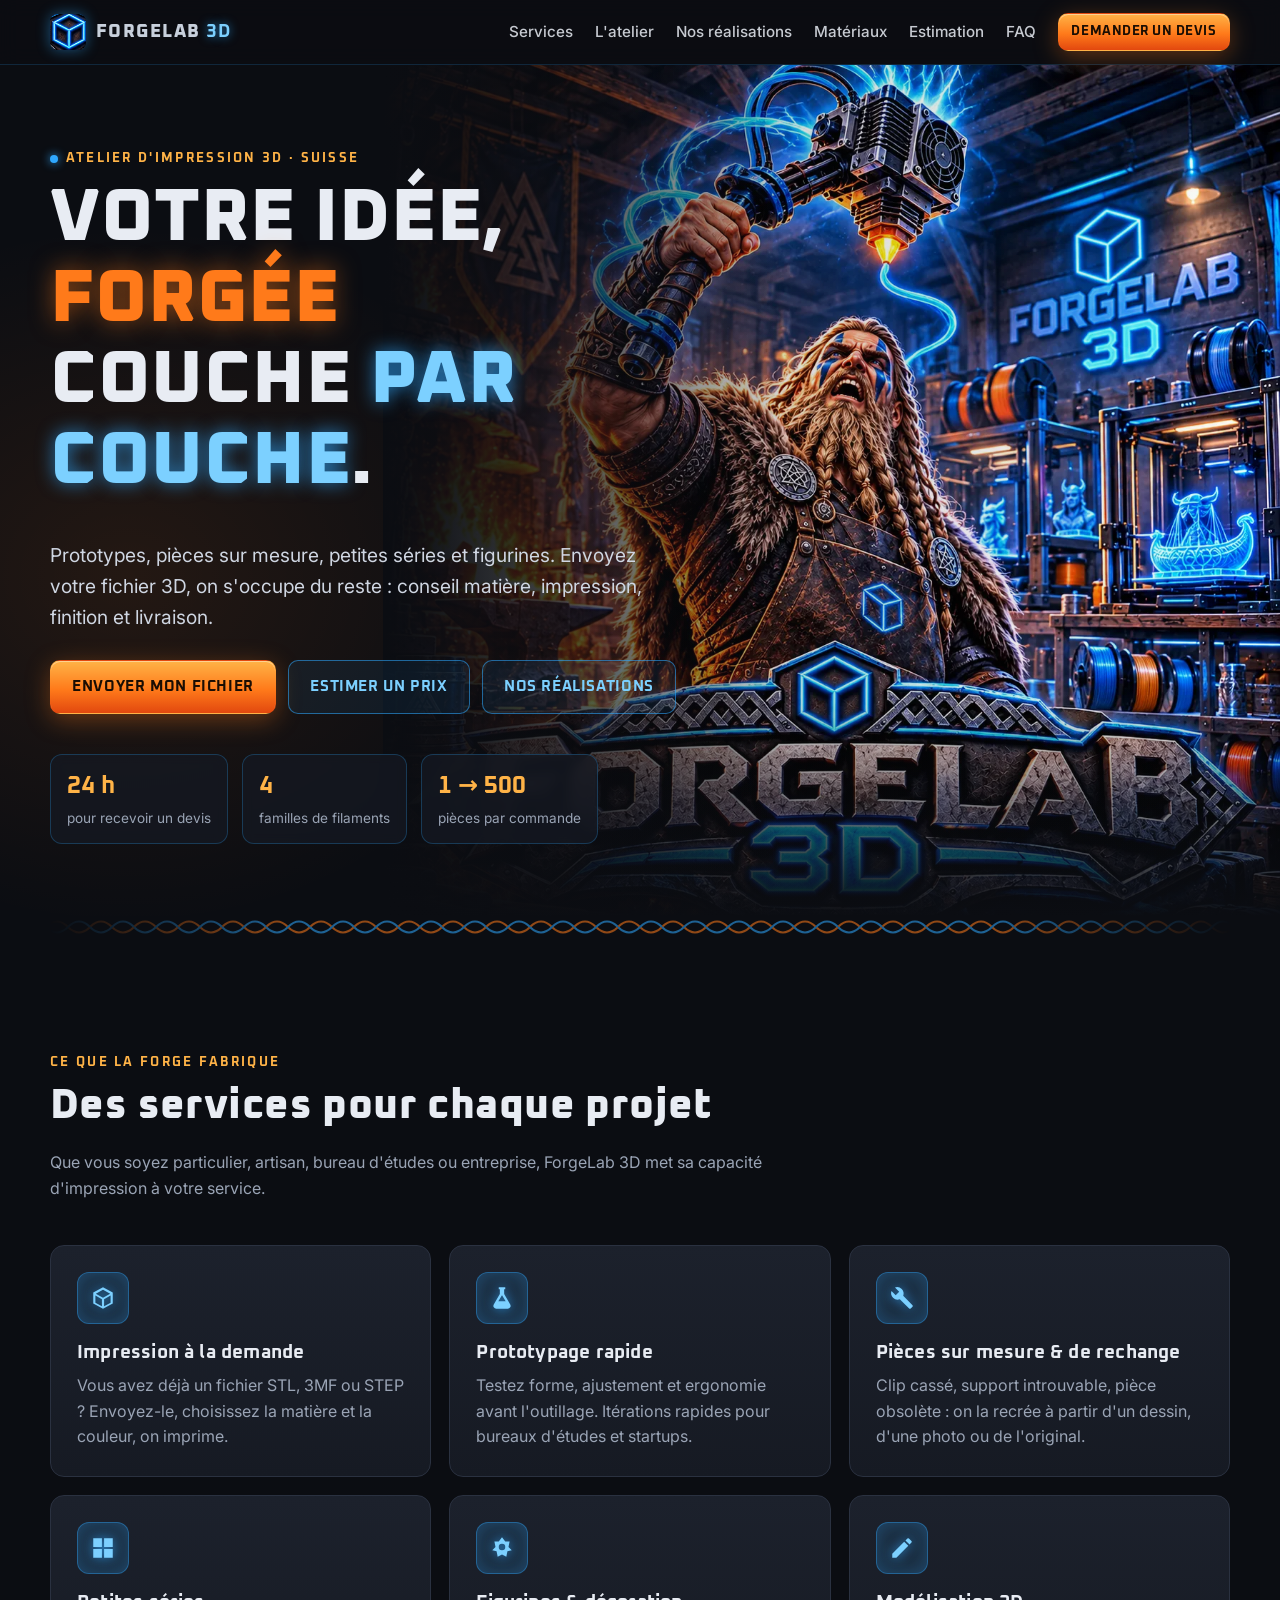
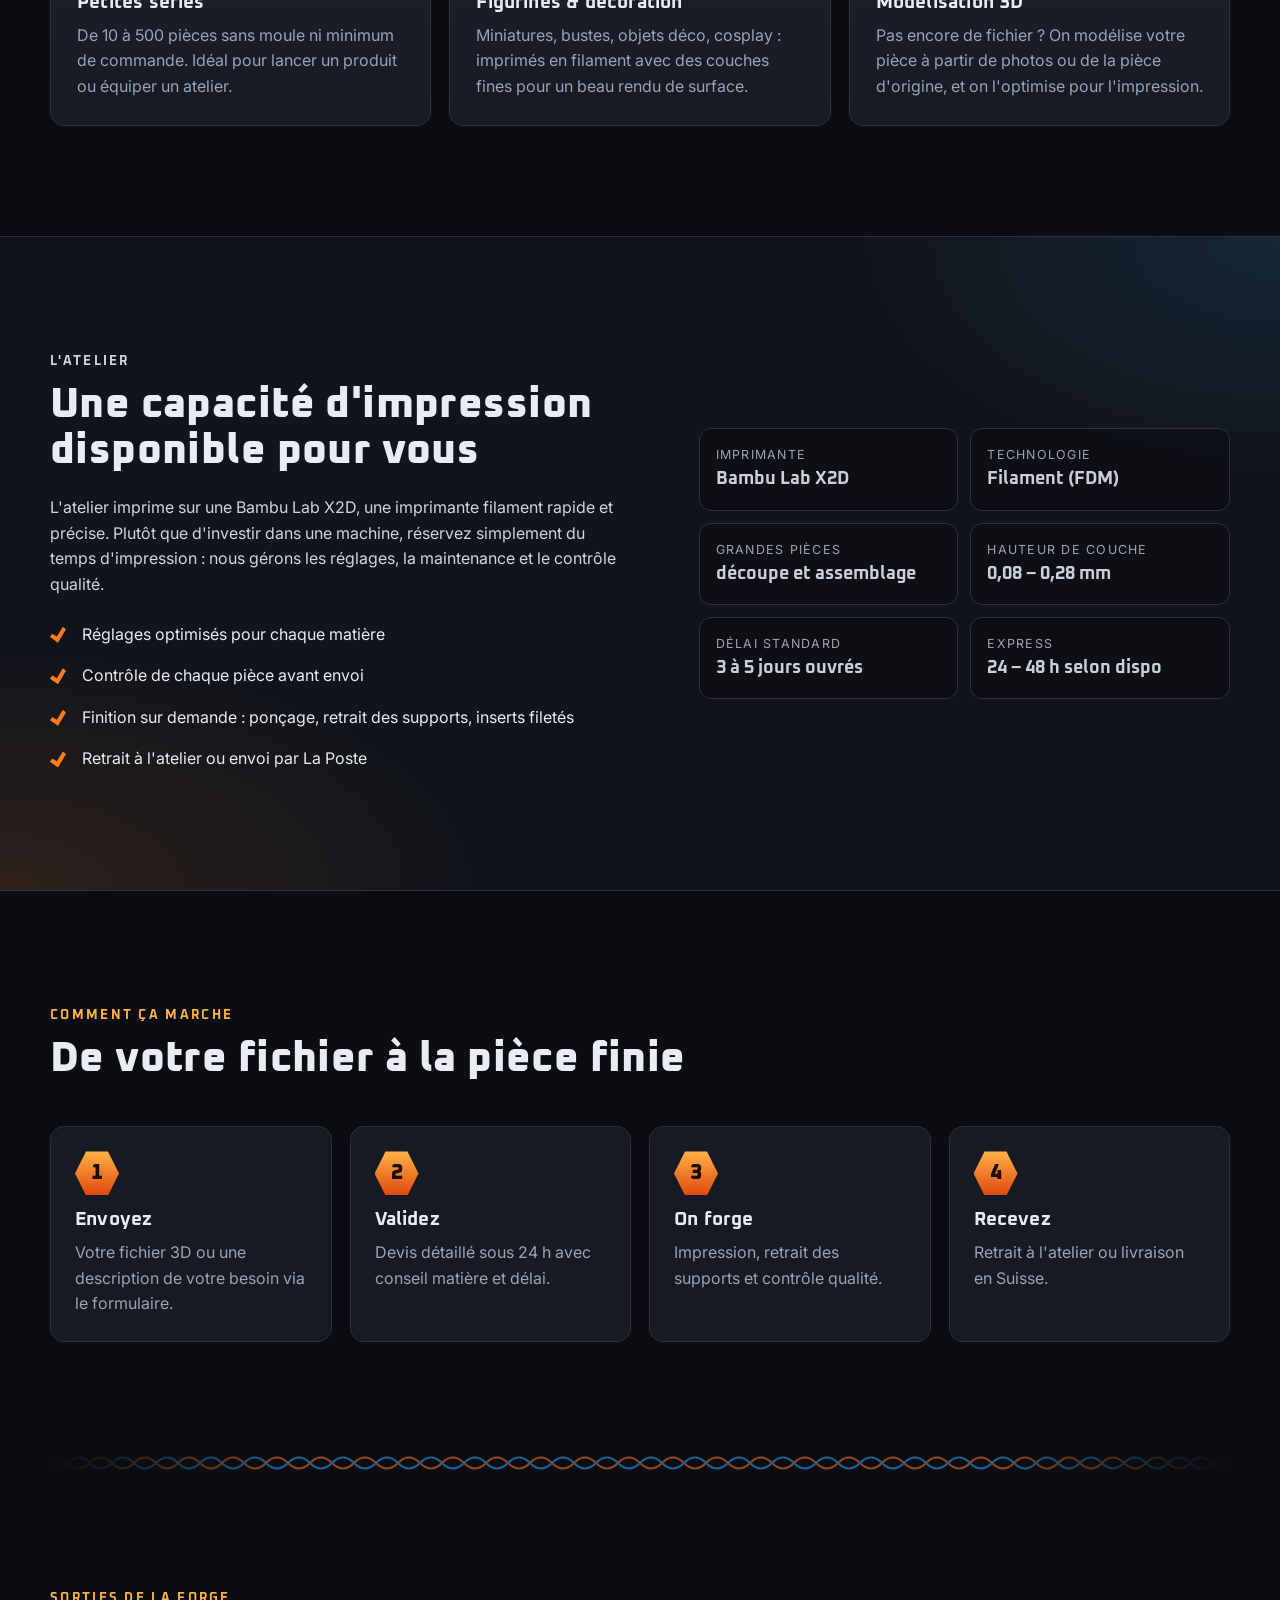
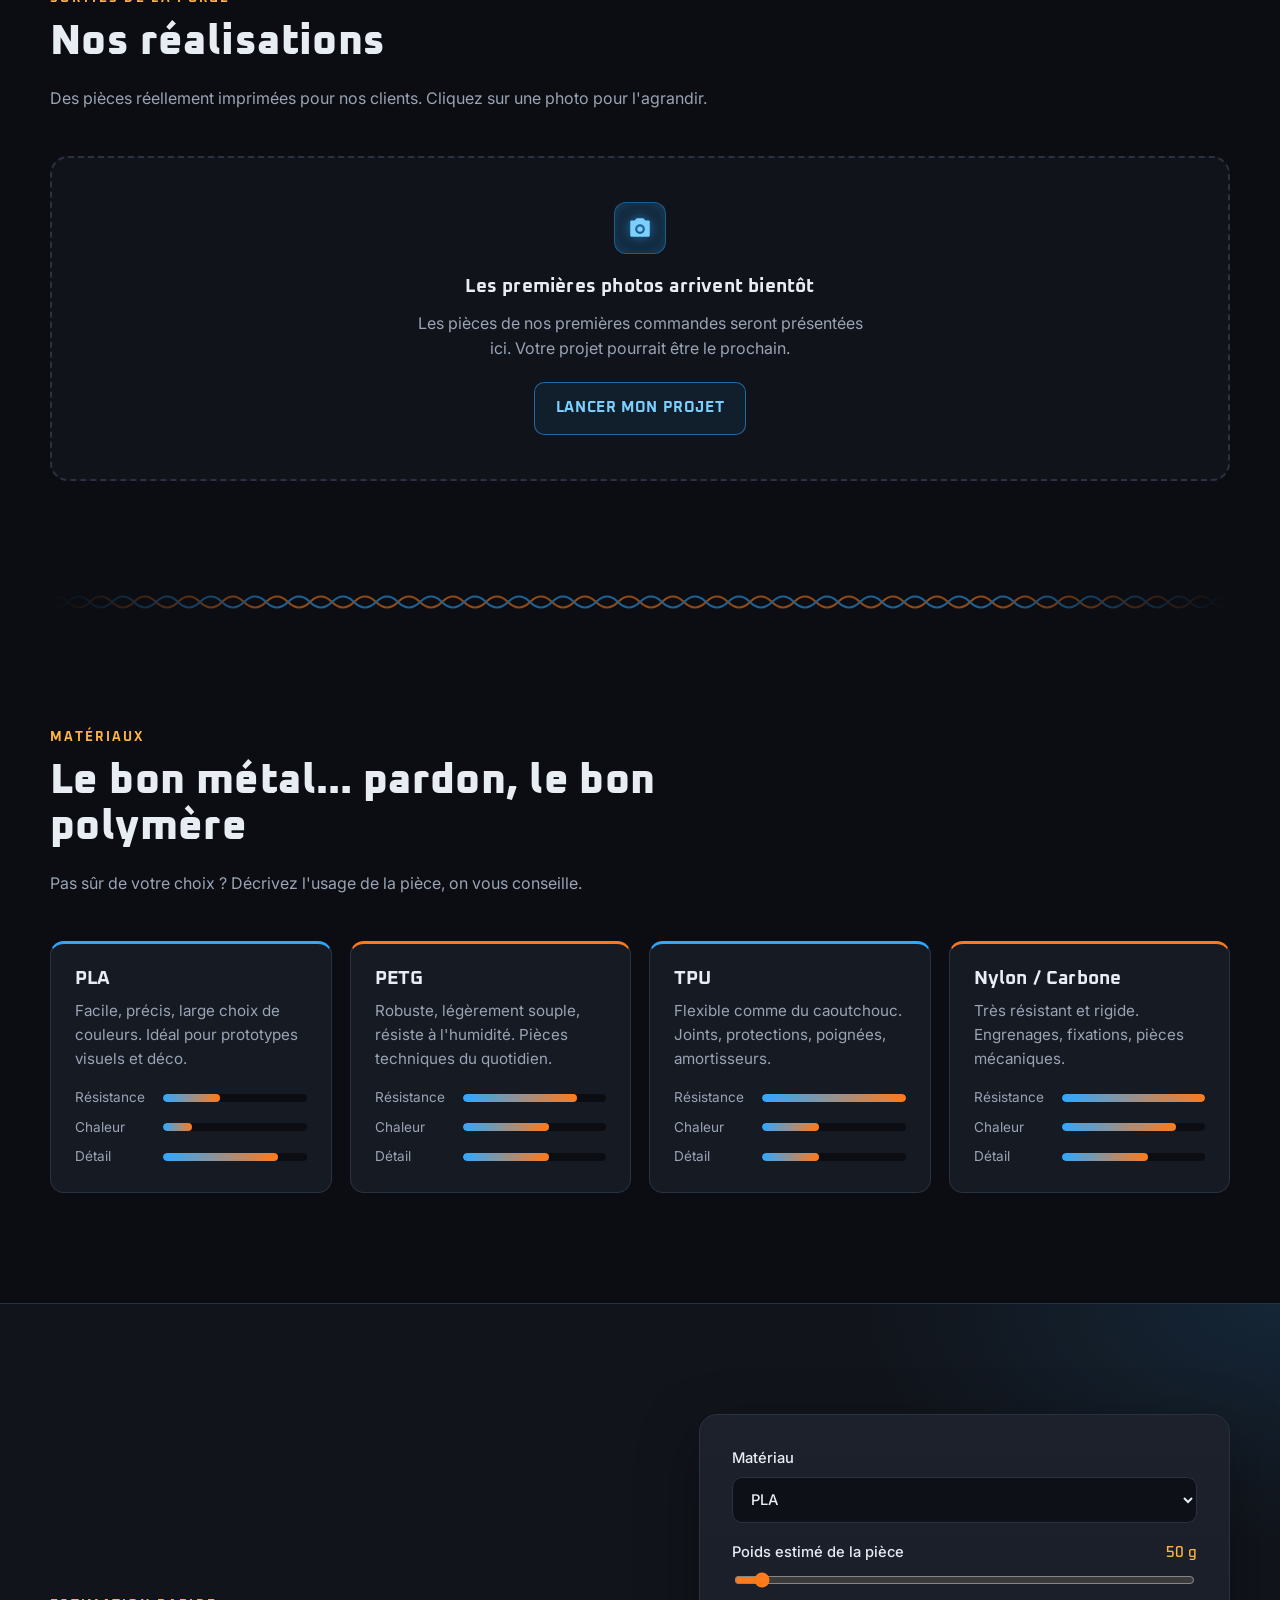
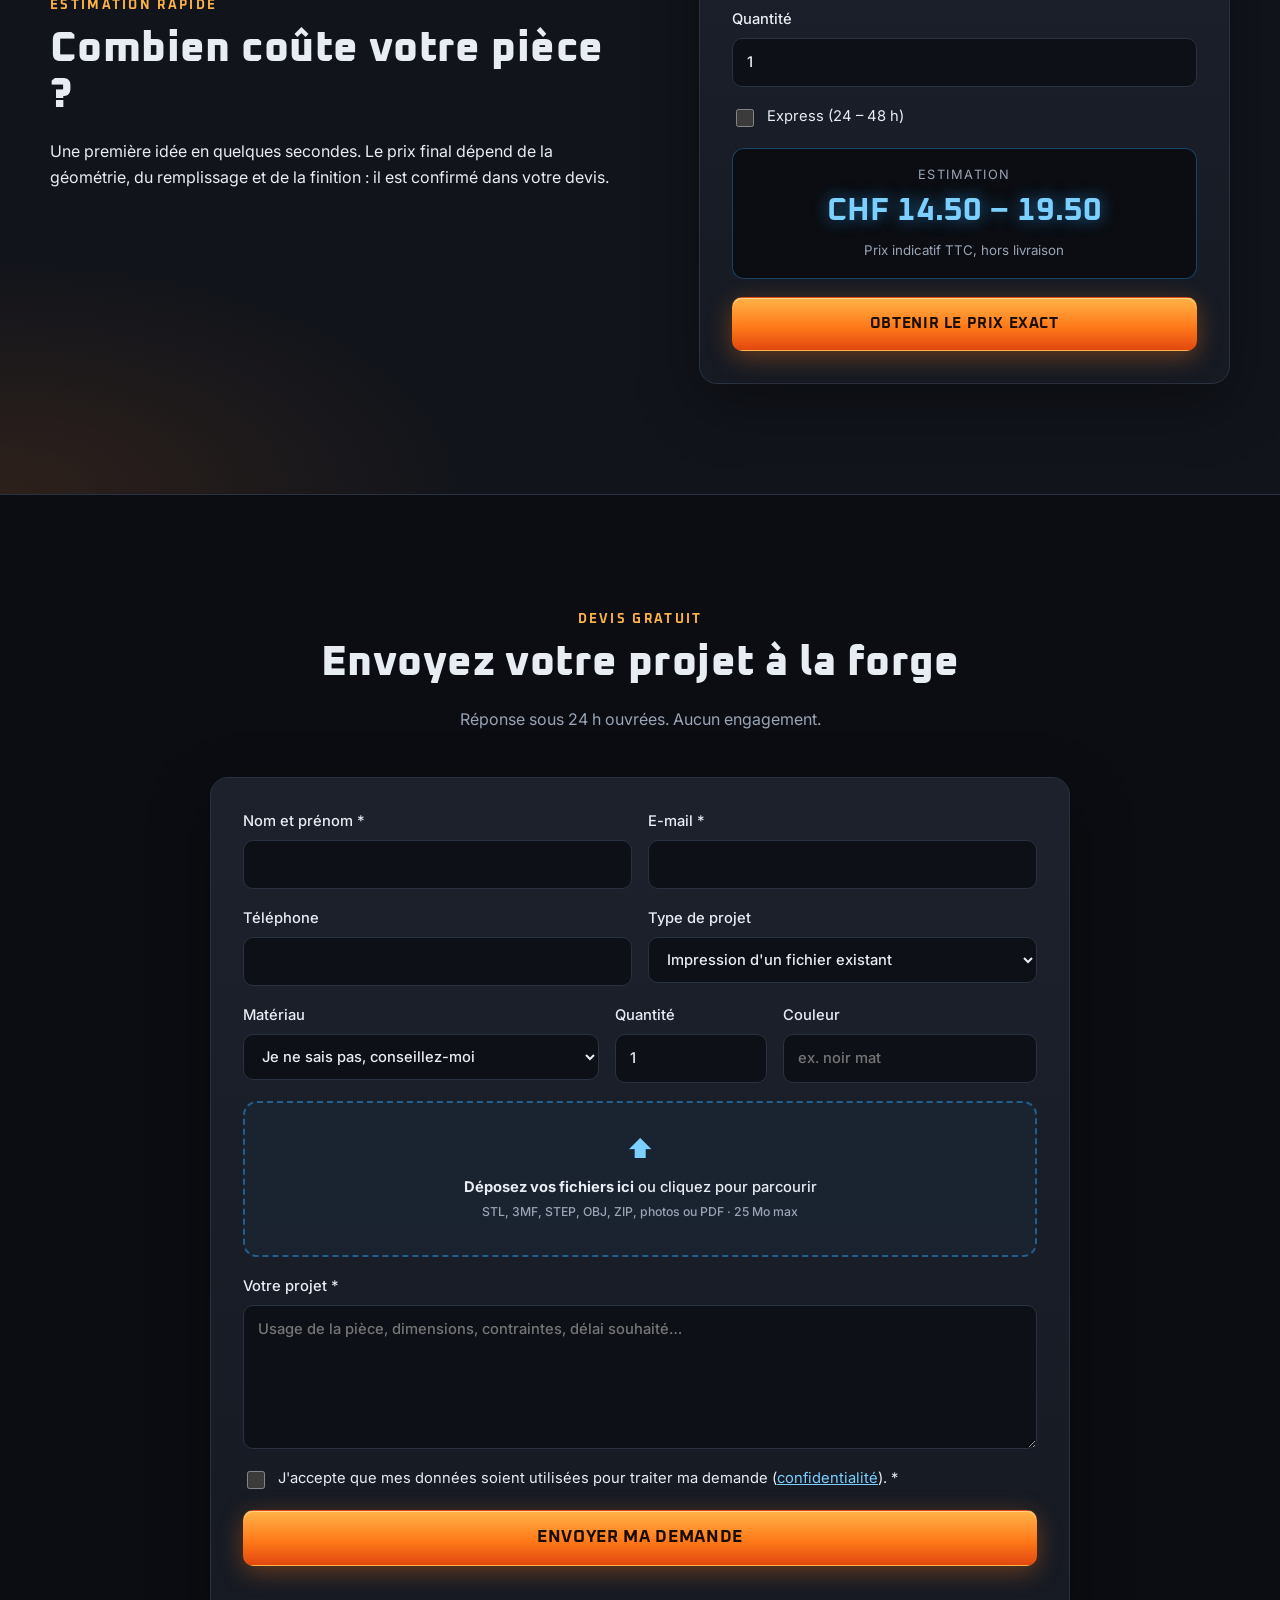
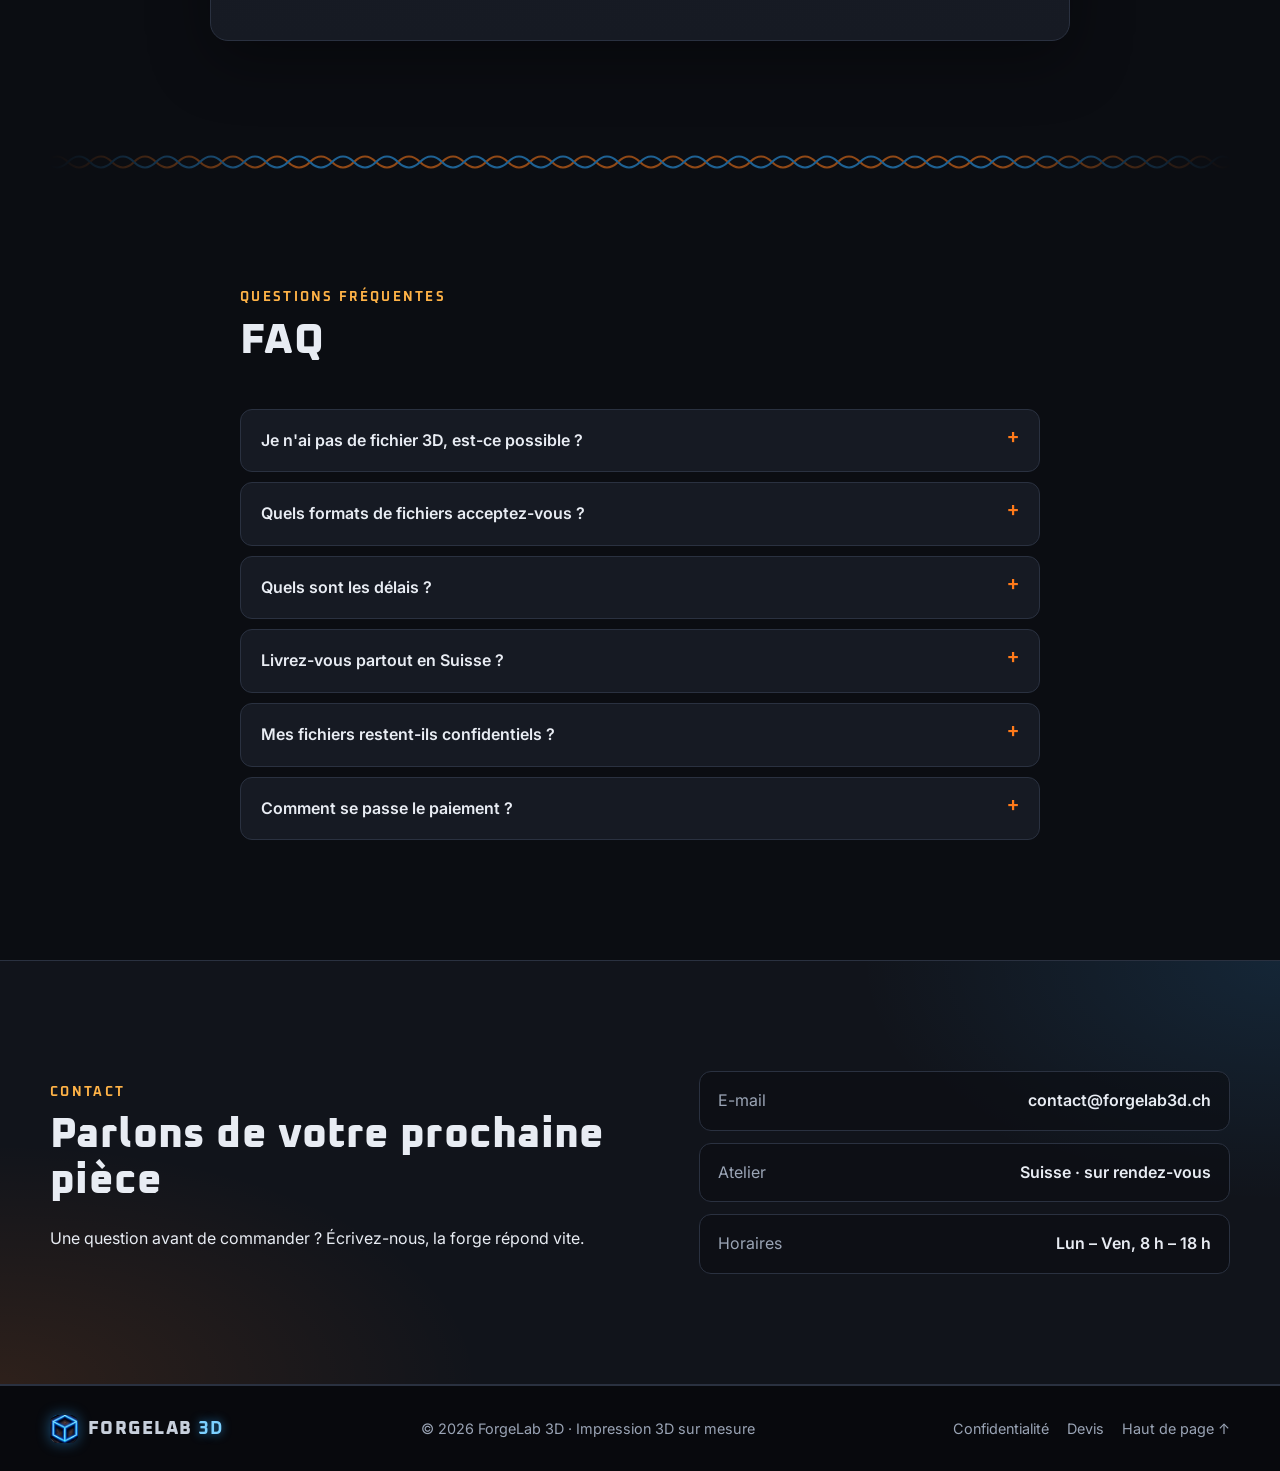
==== index.html @ 3b564dfa "Renomme la section en Nos réalisations Co-Authored-By: Claude Opus 5.5 <noreply@anthropic.com> Claud" ====
<!doctype html>
<html lang="fr-CH">
<head>
  <meta charset="utf-8">
  <meta name="viewport" content="width=device-width, initial-scale=1">
  <title>ForgeLab 3D · Impression 3D sur mesure en Suisse</title>
  <meta name="description" content="ForgeLab 3D : impression 3D à la demande, prototypes, pièces sur mesure et petites séries. Envoyez votre fichier 3D et recevez un devis rapide.">
  <meta name="theme-color" content="#0b0d12">
  <link rel="icon" href="assets/img/favicon.ico" sizes="32x32">
  <link rel="icon" href="assets/img/favicon-64.png" type="image/png">
  <link rel="apple-touch-icon" href="assets/img/apple-touch-icon.png">
  <meta property="og:type" content="website">
  <meta property="og:title" content="ForgeLab 3D · Impression 3D sur mesure">
  <meta property="og:description" content="Votre idée, forgée couche par couche. Prototypes, pièces sur mesure et petites séries.">
  <meta property="og:image" content="assets/img/og-image.jpg">
  <meta property="og:locale" content="fr_CH">
  <link rel="preconnect" href="https://fonts.googleapis.com">
  <link rel="preconnect" href="https://fonts.gstatic.com" crossorigin>
  <link href="https://fonts.googleapis.com/css2?family=Oxanium:wght@500;700;800&family=Inter:wght@400;500;600&display=swap" rel="stylesheet">
  <link rel="stylesheet" href="css/style.css">
</head>
<body>
  <a class="skip" href="#main">Aller au contenu</a>

  <header class="site-header" id="top">
    <div class="wrap header-inner">
      <a class="brand" href="#top" aria-label="ForgeLab 3D, accueil">
        <img src="assets/img/favicon-64.png" alt="" width="36" height="36">
        <span>FORGELAB <b>3D</b></span>
      </a>
      <button class="nav-toggle" aria-expanded="false" aria-controls="nav" aria-label="Ouvrir le menu">
        <span></span><span></span><span></span>
      </button>
      <nav id="nav" class="nav">
        <a href="#services">Services</a>
        <a href="#forge">L'atelier</a>
        <a href="#realisations">Nos réalisations</a>
        <a href="#materiaux">Matériaux</a>
        <a href="#estimation">Estimation</a>
        <a href="#faq">FAQ</a>
        <a class="btn btn-fire btn-sm" href="#devis">Demander un devis</a>
      </nav>
    </div>
  </header>

  <main id="main">
    <!-- HERO -->
    <section class="hero">
      <div class="hero-bg" aria-hidden="true">
        <picture>
          <source media="(max-width: 760px)" srcset="assets/img/forgelab-hero-720.webp" type="image/webp">
          <source srcset="assets/img/forgelab-hero.webp" type="image/webp">
          <img src="assets/img/forgelab-hero.jpg" alt="" width="1254" height="1254" fetchpriority="high">
        </picture>
      </div>
      <div class="wrap hero-inner">
        <p class="eyebrow"><span class="dot"></span> Atelier d'impression 3D · Suisse</p>
        <h1>Votre idée,<br><span class="fire">forgée</span> couche <span class="neon">par couche</span>.</h1>
        <p class="lead">Prototypes, pièces sur mesure, petites séries et figurines. Envoyez votre fichier 3D, on s'occupe du reste : conseil matière, impression, finition et livraison.</p>
        <div class="hero-cta">
          <a class="btn btn-fire" href="#devis">Envoyer mon fichier</a>
          <a class="btn btn-ghost" href="#estimation">Estimer un prix</a>
          <a class="btn btn-ghost" href="#realisations">Nos réalisations</a>
        </div>
        <ul class="hero-stats">
          <li><strong>24 h</strong><span>pour recevoir un devis</span></li>
          <li><strong>4</strong><span>familles de filaments</span></li>
          <li><strong>1 → 500</strong><span>pièces par commande</span></li>
        </ul>
      </div>
    </section>

    <div class="knot" aria-hidden="true"></div>

    <!-- SERVICES -->
    <section id="services" class="section">
      <div class="wrap">
        <header class="section-head">
          <p class="eyebrow">Ce que la forge fabrique</p>
          <h2>Des services pour chaque projet</h2>
          <p>Que vous soyez particulier, artisan, bureau d'études ou entreprise, ForgeLab 3D met sa capacité d'impression à votre service.</p>
        </header>
        <div class="cards">
          <article class="card">
            <div class="icon"><svg viewBox="0 0 24 24"><path d="M12 2 3 7v10l9 5 9-5V7l-9-5Zm0 2.3 6.6 3.7L12 11.7 5.4 8 12 4.3ZM5 9.7l6 3.4v6.6l-6-3.3V9.7Zm8 10v-6.6l6-3.4v6.7l-6 3.3Z"/></svg></div>
            <h3>Impression à la demande</h3>
            <p>Vous avez déjà un fichier STL, 3MF ou STEP ? Envoyez-le, choisissez la matière et la couleur, on imprime.</p>
          </article>
          <article class="card">
            <div class="icon"><svg viewBox="0 0 24 24"><path d="M9 2h6v2h-1v4.3l5.6 9.7A2.7 2.7 0 0 1 17.3 22H6.7a2.7 2.7 0 0 1-2.3-4L10 8.3V4H9V2Zm3 7.5L8.6 15h6.8L12 9.5Z"/></svg></div>
            <h3>Prototypage rapide</h3>
            <p>Testez forme, ajustement et ergonomie avant l'outillage. Itérations rapides pour bureaux d'études et startups.</p>
          </article>
          <article class="card">
            <div class="icon"><svg viewBox="0 0 24 24"><path d="M21.7 18.6 13.1 10a6 6 0 0 0-7.6-7.7L9.4 6.2 6.2 9.4 2.3 5.5A6 6 0 0 0 10 13.1l8.6 8.6c.4.4 1 .4 1.4 0l1.7-1.7c.4-.4.4-1 0-1.4Z"/></svg></div>
            <h3>Pièces sur mesure &amp; de rechange</h3>
            <p>Clip cassé, support introuvable, pièce obsolète : on la recrée à partir d'un dessin, d'une photo ou de l'original.</p>
          </article>
          <article class="card">
            <div class="icon"><svg viewBox="0 0 24 24"><path d="M3 3h8v8H3V3Zm10 0h8v8h-8V3ZM3 13h8v8H3v-8Zm10 0h8v8h-8v-8Z"/></svg></div>
            <h3>Petites séries</h3>
            <p>De 10 à 500 pièces sans moule ni minimum de commande. Idéal pour lancer un produit ou équiper un atelier.</p>
          </article>
          <article class="card">
            <div class="icon"><svg viewBox="0 0 24 24"><path d="M12 2 9 6H5l1 5-3 3 4 1 1 5 4-2 4 2 1-5 4-1-3-3 1-5h-4l-3-4Zm0 6a3 3 0 1 1 0 6 3 3 0 0 1 0-6Z"/></svg></div>
            <h3>Figurines &amp; décoration</h3>
            <p>Miniatures, bustes, objets déco, cosplay : imprimés en filament avec des couches fines pour un beau rendu de surface.</p>
          </article>
          <article class="card">
            <div class="icon"><svg viewBox="0 0 24 24"><path d="M3 17.2V21h3.8L17.8 10 14 6.2 3 17.2ZM20.7 7a1 1 0 0 0 0-1.4l-2.3-2.3a1 1 0 0 0-1.4 0l-1.8 1.8L19 8.8 20.7 7Z"/></svg></div>
            <h3>Modélisation 3D</h3>
            <p>Pas encore de fichier ? On modélise votre pièce à partir de photos ou de la pièce d'origine, et on l'optimise pour l'impression.</p>
          </article>
        </div>
      </div>
    </section>

    <!-- L'ATELIER / CAPACITE -->
    <section id="forge" class="section section-forge">
      <div class="wrap forge-grid">
        <div class="forge-text">
          <p class="eyebrow">L'atelier</p>
          <h2>Une capacité d'impression disponible pour vous</h2>
          <p>L'atelier imprime sur une Bambu Lab X2D, une imprimante filament rapide et précise. Plutôt que d'investir dans une machine, réservez simplement du temps d'impression : nous gérons les réglages, la maintenance et le contrôle qualité.</p>
          <ul class="checks">
            <li>Réglages optimisés pour chaque matière</li>
            <li>Contrôle de chaque pièce avant envoi</li>
            <li>Finition sur demande : ponçage, retrait des supports, inserts filetés</li>
            <li>Retrait à l'atelier ou envoi par La Poste</li>
          </ul>
        </div>
        <div class="specs">
          <div class="spec"><span class="k">Imprimante</span><span class="v">Bambu Lab X2D</span></div>
          <div class="spec"><span class="k">Technologie</span><span class="v">Filament (FDM)</span></div>
          <div class="spec"><span class="k">Grandes pièces</span><span class="v">découpe et assemblage</span></div>
          <div class="spec"><span class="k">Hauteur de couche</span><span class="v">0,08 – 0,28 mm</span></div>
          <div class="spec"><span class="k">Délai standard</span><span class="v">3 à 5 jours ouvrés</span></div>
          <div class="spec"><span class="k">Express</span><span class="v">24 – 48 h selon dispo</span></div>
        </div>
      </div>
    </section>

    <!-- PROCESS -->
    <section class="section">
      <div class="wrap">
        <header class="section-head">
          <p class="eyebrow">Comment ça marche</p>
          <h2>De votre fichier à la pièce finie</h2>
        </header>
        <ol class="steps">
          <li><span class="n">1</span><h3>Envoyez</h3><p>Votre fichier 3D ou une description de votre besoin via le formulaire.</p></li>
          <li><span class="n">2</span><h3>Validez</h3><p>Devis détaillé sous 24 h avec conseil matière et délai.</p></li>
          <li><span class="n">3</span><h3>On forge</h3><p>Impression, retrait des supports et contrôle qualité.</p></li>
          <li><span class="n">4</span><h3>Recevez</h3><p>Retrait à l'atelier ou livraison en Suisse.</p></li>
        </ol>
      </div>
    </section>

    <div class="knot" aria-hidden="true"></div>

    <!-- REALISATIONS -->
    <section id="realisations" class="section">
      <div class="wrap">
        <header class="section-head">
          <p class="eyebrow">Sorties de la forge</p>
          <h2>Nos réalisations</h2>
          <p>Des pièces réellement imprimées pour nos clients. Cliquez sur une photo pour l'agrandir.</p>
        </header>
        <div class="gallery-filters" id="gallery-filters" hidden></div>
        <div class="gallery" id="gallery"></div>
        <div class="gallery-empty" id="gallery-empty" hidden>
          <div class="icon"><svg viewBox="0 0 24 24"><path d="M4 5h3l2-2h6l2 2h3a1 1 0 0 1 1 1v13a1 1 0 0 1-1 1H4a1 1 0 0 1-1-1V6a1 1 0 0 1 1-1Zm8 3.5a4.5 4.5 0 1 0 0 9 4.5 4.5 0 0 0 0-9Zm0 2a2.5 2.5 0 1 1 0 5 2.5 2.5 0 0 1 0-5Z"/></svg></div>
          <h3>Les premières photos arrivent bientôt</h3>
          <p>Les pièces de nos premières commandes seront présentées ici. Votre projet pourrait être le prochain.</p>
          <a class="btn btn-ghost" href="#devis">Lancer mon projet</a>
        </div>
      </div>
    </section>

    <dialog class="lightbox" id="lightbox" aria-label="Photo agrandie">
      <button class="lb-close" id="lb-close" aria-label="Fermer">×</button>
      <button class="lb-nav lb-prev" id="lb-prev" aria-label="Photo précédente">‹</button>
      <figure>
        <img id="lb-img" alt="">
        <figcaption id="lb-cap"></figcaption>
      </figure>
      <button class="lb-nav lb-next" id="lb-next" aria-label="Photo suivante">›</button>
    </dialog>

    <div class="knot" aria-hidden="true"></div>

    <!-- MATERIAUX -->
    <section id="materiaux" class="section">
      <div class="wrap">
        <header class="section-head">
          <p class="eyebrow">Matériaux</p>
          <h2>Le bon métal… pardon, le bon polymère</h2>
          <p>Pas sûr de votre choix ? Décrivez l'usage de la pièce, on vous conseille.</p>
        </header>
        <div class="materials">
          <article class="mat">
            <h3>PLA</h3><p>Facile, précis, large choix de couleurs. Idéal pour prototypes visuels et déco.</p>
            <dl><dt>Résistance</dt><dd><i style="--v:2"></i></dd><dt>Chaleur</dt><dd><i style="--v:1"></i></dd><dt>Détail</dt><dd><i style="--v:4"></i></dd></dl>
          </article>
          <article class="mat">
            <h3>PETG</h3><p>Robuste, légèrement souple, résiste à l'humidité. Pièces techniques du quotidien.</p>
            <dl><dt>Résistance</dt><dd><i style="--v:4"></i></dd><dt>Chaleur</dt><dd><i style="--v:3"></i></dd><dt>Détail</dt><dd><i style="--v:3"></i></dd></dl>
          </article>
          <article class="mat">
            <h3>TPU</h3><p>Flexible comme du caoutchouc. Joints, protections, poignées, amortisseurs.</p>
            <dl><dt>Résistance</dt><dd><i style="--v:5"></i></dd><dt>Chaleur</dt><dd><i style="--v:2"></i></dd><dt>Détail</dt><dd><i style="--v:2"></i></dd></dl>
          </article>
          <article class="mat">
            <h3>Nylon / Carbone</h3><p>Très résistant et rigide. Engrenages, fixations, pièces mécaniques.</p>
            <dl><dt>Résistance</dt><dd><i style="--v:5"></i></dd><dt>Chaleur</dt><dd><i style="--v:4"></i></dd><dt>Détail</dt><dd><i style="--v:3"></i></dd></dl>
          </article>
        </div>
      </div>
    </section>

    <!-- ESTIMATION -->
    <section id="estimation" class="section section-forge">
      <div class="wrap est-grid">
        <div>
          <p class="eyebrow">Estimation rapide</p>
          <h2>Combien coûte votre pièce ?</h2>
          <p>Une première idée en quelques secondes. Le prix final dépend de la géométrie, du remplissage et de la finition : il est confirmé dans votre devis.</p>
        </div>
        <form class="estimator" id="estimator" onsubmit="return false">
          <label>Matériau
            <select id="est-mat"></select>
          </label>
          <label>Poids estimé de la pièce <output id="est-w-out">50 g</output>
            <input type="range" id="est-w" min="5" max="1000" step="5" value="50">
          </label>
          <label>Quantité
            <input type="number" id="est-q" min="1" max="500" value="1" inputmode="numeric">
          </label>
          <label class="inline"><input type="checkbox" id="est-express"><span>Express (24 – 48 h)</span></label>
          <div class="est-result" aria-live="polite">
            <span>Estimation</span>
            <strong id="est-price">CHF —</strong>
            <small>Prix indicatif TTC, hors livraison</small>
          </div>
          <a class="btn btn-fire" href="#devis" id="est-to-quote">Obtenir le prix exact</a>
        </form>
      </div>
    </section>

    <!-- DEVIS -->
    <section id="devis" class="section">
      <div class="wrap">
        <header class="section-head">
          <p class="eyebrow">Devis gratuit</p>
          <h2>Envoyez votre projet à la forge</h2>
          <p>Réponse sous 24 h ouvrées. Aucun engagement.</p>
        </header>
        <form class="quote" id="quote" action="#" method="POST" enctype="multipart/form-data" novalidate>
          <div class="row">
            <label>Nom et prénom *<input name="nom" required autocomplete="name"></label>
            <label>E-mail *<input name="email" type="email" required autocomplete="email"></label>
          </div>
          <div class="row">
            <label>Téléphone<input name="telephone" type="tel" autocomplete="tel"></label>
            <label>Type de projet
              <select name="type_projet">
                <option>Impression d'un fichier existant</option>
                <option>Prototype</option>
                <option>Pièce de rechange / sur mesure</option>
                <option>Petite série</option>
                <option>Figurine / déco</option>
                <option>Modélisation 3D</option>
                <option>Autre</option>
              </select>
            </label>
          </div>
          <div class="row row-3">
            <label>Matériau
              <select name="materiau" id="q-mat">
                <option>Je ne sais pas, conseillez-moi</option>
                <option>PLA</option><option>PETG</option>
                <option>TPU</option><option>Nylon / Carbone</option>
              </select>
            </label>
            <label>Quantité<input name="quantite" id="q-qty" type="number" min="1" value="1" inputmode="numeric"></label>
            <label>Couleur<input name="couleur" placeholder="ex. noir mat"></label>
          </div>
          <label class="drop" id="drop">
            <input type="file" name="fichier" id="file" multiple accept=".stl,.3mf,.step,.stp,.obj,.zip,.jpg,.jpeg,.png,.pdf">
            <span class="drop-icon" aria-hidden="true">⬆</span>
            <span class="drop-text"><b>Déposez vos fichiers ici</b> ou cliquez pour parcourir<br><small>STL, 3MF, STEP, OBJ, ZIP, photos ou PDF · 25 Mo max</small></span>
            <span class="drop-list" id="file-list"></span>
          </label>
          <label>Votre projet *<textarea name="message" rows="5" required placeholder="Usage de la pièce, dimensions, contraintes, délai souhaité…"></textarea></label>
          <label class="inline"><input type="checkbox" name="consentement" required><span>J'accepte que mes données soient utilisées pour traiter ma demande (<a href="confidentialite.html">confidentialité</a>). *</span></label>
          <input type="text" name="_gotcha" class="hp" tabindex="-1" autocomplete="off" aria-hidden="true">
          <button class="btn btn-fire btn-lg" type="submit">Envoyer ma demande</button>
          <p class="form-status" id="form-status" role="status"></p>
        </form>
      </div>
    </section>

    <div class="knot" aria-hidden="true"></div>

    <!-- FAQ -->
    <section id="faq" class="section">
      <div class="wrap narrow">
        <header class="section-head">
          <p class="eyebrow">Questions fréquentes</p>
          <h2>FAQ</h2>
        </header>
        <details><summary>Je n'ai pas de fichier 3D, est-ce possible ?</summary><p>Oui. Envoyez des photos ou la pièce d'origine : nous proposons la modélisation 3D et vous la facturons à part, sur devis.</p></details>
        <details><summary>Quels formats de fichiers acceptez-vous ?</summary><p>STL, 3MF, OBJ et STEP. Pour les gros fichiers, un lien de téléchargement (WeTransfer, SwissTransfer, Drive) fonctionne aussi.</p></details>
        <details><summary>Quels sont les délais ?</summary><p>3 à 5 jours ouvrés en général après validation du devis. Un service express en 24 – 48 h est possible selon la charge de l'atelier.</p></details>
        <details><summary>Livrez-vous partout en Suisse ?</summary><p>Oui, par La Poste. Le retrait à l'atelier est aussi possible, sur rendez-vous.</p></details>
        <details><summary>Mes fichiers restent-ils confidentiels ?</summary><p>Toujours. Vos fichiers servent uniquement à votre commande et ne sont jamais partagés. Un accord de confidentialité peut être signé sur demande.</p></details>
        <details><summary>Comment se passe le paiement ?</summary><p>Par virement, TWINT ou facture QR après validation du devis. Pour les grosses séries, un acompte peut être demandé.</p></details>
      </div>
    </section>

    <!-- CONTACT -->
    <section id="contact" class="section section-forge">
      <div class="wrap contact-grid">
        <div>
          <p class="eyebrow">Contact</p>
          <h2>Parlons de votre prochaine pièce</h2>
          <p>Une question avant de commander ? Écrivez-nous, la forge répond vite.</p>
        </div>
        <ul class="contact-list">
          <li><span>E-mail</span><a href="mailto:contact@forgelab3d.ch" data-contact-email>contact@forgelab3d.ch</a></li>
          <li><span>Atelier</span><b data-contact-city>Suisse · sur rendez-vous</b></li>
          <li><span>Horaires</span><b>Lun – Ven, 8 h – 18 h</b></li>
        </ul>
      </div>
    </section>
  </main>

  <nav class="tabbar" aria-label="Accès rapide">
    <a href="#top"><svg viewBox="0 0 24 24"><path d="M12 3 2 11h3v9h5v-6h4v6h5v-9h3L12 3Z"/></svg><span>Accueil</span></a>
    <a href="#realisations"><svg viewBox="0 0 24 24"><path d="M4 5h3l2-2h6l2 2h3a1 1 0 0 1 1 1v13a1 1 0 0 1-1 1H4a1 1 0 0 1-1-1V6a1 1 0 0 1 1-1Zm8 3.5a4.5 4.5 0 1 0 0 9 4.5 4.5 0 0 0 0-9Zm0 2a2.5 2.5 0 1 1 0 5 2.5 2.5 0 0 1 0-5Z"/></svg><span>Nos réalisations</span></a>
    <a href="#estimation"><svg viewBox="0 0 24 24"><path d="M6 2h12a2 2 0 0 1 2 2v16a2 2 0 0 1-2 2H6a2 2 0 0 1-2-2V4a2 2 0 0 1 2-2Zm1 3v4h10V5H7Zm0 7v2h2v-2H7Zm4 0v2h2v-2h-2Zm4 0v6h2v-6h-2Zm-8 4v2h2v-2H7Zm4 0v2h2v-2h-2Z"/></svg><span>Prix</span></a>
    <a href="#devis" class="tab-cta"><svg viewBox="0 0 24 24"><path d="M5 20h14v-2H5v2Zm7-18-6 6h4v6h4V8h4l-6-6Z"/></svg><span>Devis</span></a>
  </nav>

  <footer class="site-footer">
    <div class="wrap footer-inner">
      <a class="brand" href="#top"><img src="assets/img/favicon-64.png" alt="" width="28" height="28"><span>FORGELAB <b>3D</b></span></a>
      <p>© <span id="year">2026</span> ForgeLab 3D · Impression 3D sur mesure</p>
      <nav><a href="confidentialite.html">Confidentialité</a><a href="#devis">Devis</a><a href="#top">Haut de page ↑</a></nav>
    </div>
  </footer>

  <script src="js/config.js"></script>
  <script src="js/main.js"></script>
</body>
</html>
---- css/style.css ----
:root {
  --bg: #0b0d12;
  --bg-2: #11141b;
  --panel: #161a23;
  --panel-2: #1c212c;
  --line: #2a3140;
  --text: #e8ecf3;
  --muted: #9aa4b5;
  --fire: #ff7a1a;
  --fire-2: #ffb347;
  --ember: #e2480f;
  --neon: #2fa8ff;
  --neon-2: #7cd0ff;
  --steel: #c8d0dc;
  --radius: 14px;
  --head: "Oxanium", "Segoe UI", system-ui, sans-serif;
  --body: "Inter", system-ui, -apple-system, "Segoe UI", sans-serif;
  color-scheme: dark;
}

*, *::before, *::after { box-sizing: border-box; }
html { scroll-behavior: smooth; scroll-padding-top: 76px; }
body {
  margin: 0;
  background: var(--bg);
  color: var(--text);
  font: 16px/1.6 var(--body);
  -webkit-font-smoothing: antialiased;
  overflow-x: hidden;
}
img { max-width: 100%; display: block; }
a { color: var(--neon-2); }
h1, h2, h3 { font-family: var(--head); line-height: 1.1; margin: 0 0 .5em; letter-spacing: .01em; }
h2 { font-size: clamp(1.8rem, 4vw, 2.6rem); font-weight: 800; }
h3 { font-size: 1.2rem; font-weight: 700; }
p { margin: 0 0 1em; }

.wrap { width: min(1180px, 100% - 32px); margin-inline: auto; }
.narrow { width: min(800px, 100% - 32px); }
.skip { position: absolute; left: -9999px; }
.skip:focus { left: 16px; top: 16px; z-index: 100; background: var(--fire); color: #000; padding: 8px 12px; border-radius: 8px; }

.eyebrow {
  font-family: var(--head); font-weight: 700; font-size: .8rem;
  letter-spacing: .18em; text-transform: uppercase; color: var(--fire-2);
  display: inline-flex; align-items: center; gap: .6em; margin-bottom: .8em;
}
.eyebrow .dot { width: 8px; height: 8px; border-radius: 50%; background: var(--neon); box-shadow: 0 0 10px var(--neon); }
.fire { color: var(--fire); text-shadow: 0 0 24px rgba(255, 122, 26, .55); }
.neon { color: var(--neon-2); text-shadow: 0 0 18px rgba(47, 168, 255, .7); }

/* Buttons */
.btn {
  display: inline-flex; align-items: center; justify-content: center; gap: .5em;
  font-family: var(--head); font-weight: 700; letter-spacing: .04em; text-transform: uppercase;
  font-size: .95rem; padding: .9em 1.4em; border-radius: 10px; text-decoration: none;
  border: 1px solid transparent; cursor: pointer; transition: transform .15s, box-shadow .2s, background .2s;
}
.btn:hover { transform: translateY(-2px); }
.btn-fire {
  color: #1a0d03; background: linear-gradient(180deg, var(--fire-2), var(--fire) 55%, var(--ember));
  box-shadow: 0 6px 24px rgba(255, 122, 26, .35), inset 0 1px 0 rgba(255, 255, 255, .4);
}
.btn-fire:hover { box-shadow: 0 10px 34px rgba(255, 122, 26, .55), inset 0 1px 0 rgba(255, 255, 255, .4); }
.btn-ghost { color: var(--neon-2); border-color: rgba(47, 168, 255, .55); background: rgba(47, 168, 255, .08); }
.btn-ghost:hover { box-shadow: 0 0 22px rgba(47, 168, 255, .45); }
.btn-sm { padding: .6em 1em; font-size: .8rem; }
.btn-lg { padding: 1em 1.8em; font-size: 1.05rem; }

/* Header */
.site-header {
  position: sticky; top: 0; z-index: 50;
  background: rgba(11, 13, 18, .82); backdrop-filter: blur(10px);
  border-bottom: 1px solid rgba(47, 168, 255, .18);
}
.header-inner { display: flex; align-items: center; justify-content: space-between; height: 64px; }
.brand { display: inline-flex; align-items: center; gap: 10px; text-decoration: none; color: var(--steel); font-family: var(--head); font-weight: 800; letter-spacing: .08em; font-size: 1.15rem; }
.brand img { border-radius: 8px; box-shadow: 0 0 14px rgba(47, 168, 255, .45); }
.brand b { color: var(--neon-2); text-shadow: 0 0 10px rgba(47, 168, 255, .7); }
.nav { display: flex; align-items: center; gap: 22px; }
.nav a:not(.btn) { color: var(--text); text-decoration: none; font-weight: 500; font-size: .95rem; opacity: .85; }
.nav a:not(.btn):hover { opacity: 1; color: var(--fire-2); }
.nav-toggle { display: none; background: none; border: 0; padding: 10px; cursor: pointer; }
.nav-toggle span { display: block; width: 24px; height: 2px; background: var(--text); margin: 5px 0; transition: .2s; }

@media (max-width: 860px) {
  .nav-toggle { display: block; }
  .nav {
    position: absolute; top: 64px; left: 0; right: 0; flex-direction: column; align-items: stretch; gap: 0;
    background: var(--bg-2); border-bottom: 1px solid var(--line); padding: 8px 16px 16px;
    display: none;
  }
  .nav.open { display: flex; }
  .nav a:not(.btn) { padding: 12px 4px; border-bottom: 1px solid var(--line); }
  .nav .btn { margin-top: 12px; }
  .nav-toggle[aria-expanded="true"] span:nth-child(1) { transform: translateY(7px) rotate(45deg); }
  .nav-toggle[aria-expanded="true"] span:nth-child(2) { opacity: 0; }
  .nav-toggle[aria-expanded="true"] span:nth-child(3) { transform: translateY(-7px) rotate(-45deg); }
}

/* Hero */
.hero { position: relative; min-height: min(92vh, 860px); display: flex; align-items: center; overflow: hidden; isolation: isolate; }
.hero-bg { position: absolute; inset: 0; z-index: -1; }
.hero-bg img { width: 100%; height: 100%; object-fit: cover; object-position: 62% 30%; }
.hero-bg::after {
  content: ""; position: absolute; inset: 0;
  background:
    linear-gradient(90deg, rgba(11,13,18,.96) 0%, rgba(11,13,18,.82) 38%, rgba(11,13,18,.25) 70%, rgba(11,13,18,.1) 100%),
    linear-gradient(0deg, var(--bg) 0%, rgba(11,13,18,0) 30%);
}
.hero-inner { padding: 80px 0 72px; }
.hero h1 { font-size: clamp(2.5rem, 6.2vw, 4.6rem); font-weight: 800; max-width: 12ch; text-transform: uppercase; }
.lead { font-size: clamp(1.05rem, 1.6vw, 1.2rem); color: #cfd6e2; max-width: 52ch; }
.hero-cta { display: flex; flex-wrap: wrap; gap: 12px; margin: 28px 0 40px; }
.hero-stats { list-style: none; padding: 0; margin: 0; display: flex; flex-wrap: wrap; gap: 14px; }
.hero-stats li {
  background: rgba(22, 26, 35, .72); border: 1px solid rgba(47, 168, 255, .25); border-radius: 12px;
  padding: 12px 16px; min-width: 150px; backdrop-filter: blur(6px);
}
.hero-stats strong { display: block; font-family: var(--head); font-size: 1.5rem; color: var(--fire-2); }
.hero-stats span { font-size: .85rem; color: var(--muted); }

@media (max-width: 760px) {
  .hero { min-height: auto; }
  .hero-bg img { object-position: 50% 20%; }
  .hero-bg::after { background: linear-gradient(0deg, var(--bg) 8%, rgba(11,13,18,.88) 45%, rgba(11,13,18,.35) 100%); }
  .hero-inner { padding: 120px 0 48px; }
  .hero-stats li { flex: 1 1 140px; min-width: 0; }
}

/* Knotwork divider */
.knot {
  height: 22px; margin: 0 auto; width: min(1180px, 100% - 32px); opacity: .55;
  background:
    url("data:image/svg+xml,%3Csvg xmlns='http://www.w3.org/2000/svg' width='44' height='22' viewBox='0 0 44 22'%3E%3Cg fill='none' stroke='%23ff7a1a' stroke-width='2'%3E%3Cpath d='M0 11 Q11 0 22 11 T44 11'/%3E%3Cpath d='M0 11 Q11 22 22 11 T44 11' stroke='%232fa8ff'/%3E%3C/g%3E%3C/svg%3E") repeat-x center;
  mask-image: linear-gradient(90deg, transparent, #000 20%, #000 80%, transparent);
  -webkit-mask-image: linear-gradient(90deg, transparent, #000 20%, #000 80%, transparent);
}

/* Sections */
.section { padding: clamp(64px, 9vw, 110px) 0; }
.section-forge {
  background:
    radial-gradient(800px 400px at 0% 100%, rgba(255, 122, 26, .12), transparent 60%),
    radial-gradient(700px 400px at 100% 0%, rgba(47, 168, 255, .12), transparent 60%),
    var(--bg-2);
  border-block: 1px solid var(--line);
}
.section-head { max-width: 720px; margin-bottom: 44px; }
.section-head p:last-child { color: var(--muted); }

/* Cards */
.cards { display: grid; grid-template-columns: repeat(auto-fill, minmax(280px, 1fr)); gap: 18px; }
.card {
  position: relative; background: linear-gradient(180deg, var(--panel-2), var(--panel));
  border: 1px solid var(--line); border-radius: var(--radius); padding: 26px; transition: border-color .2s, transform .2s, box-shadow .2s;
}
.card:hover { border-color: rgba(255, 122, 26, .55); transform: translateY(-3px); box-shadow: 0 14px 40px rgba(0,0,0,.4), 0 0 0 1px rgba(255,122,26,.15); }
.card p { color: var(--muted); margin: 0; }
.icon {
  width: 52px; height: 52px; border-radius: 12px; display: grid; place-items: center; margin-bottom: 18px;
  background: rgba(47, 168, 255, .1); border: 1px solid rgba(47, 168, 255, .45); box-shadow: 0 0 18px rgba(47, 168, 255, .25) inset;
}
.icon svg { width: 26px; height: 26px; fill: var(--neon-2); filter: drop-shadow(0 0 6px rgba(47,168,255,.8)); }

/* Forge / specs */
.forge-grid, .est-grid, .contact-grid { display: grid; grid-template-columns: 1.1fr 1fr; gap: clamp(28px, 5vw, 64px); align-items: center; }
@media (max-width: 860px) { .forge-grid, .est-grid, .contact-grid { grid-template-columns: 1fr; } }
.forge-text > p { color: #cfd6e2; }
.checks { list-style: none; padding: 0; margin: 0; }
.checks li { padding: 8px 0 8px 32px; position: relative; }
.checks li::before { content: ""; position: absolute; left: 0; top: 13px; width: 16px; height: 16px; border-radius: 4px; background: var(--fire); box-shadow: 0 0 12px rgba(255,122,26,.6); clip-path: polygon(14% 44%, 0 65%, 50% 100%, 100% 16%, 80% 0%, 43% 62%); }
.specs { display: grid; grid-template-columns: 1fr 1fr; gap: 12px; }
.spec { background: rgba(11,13,18,.6); border: 1px solid var(--line); border-radius: 12px; padding: 16px; }
.spec .k { display: block; font-size: .78rem; text-transform: uppercase; letter-spacing: .1em; color: var(--muted); }
.spec .v { font-family: var(--head); font-weight: 700; font-size: 1.1rem; color: var(--steel); }
@media (max-width: 420px) { .specs { grid-template-columns: 1fr; } }

/* Steps */
.steps { list-style: none; padding: 0; margin: 0; display: grid; grid-template-columns: repeat(4, 1fr); gap: 18px; counter-reset: s; }
@media (max-width: 860px) { .steps { grid-template-columns: 1fr 1fr; } }
@media (max-width: 480px) { .steps { grid-template-columns: 1fr; } }
.steps li { background: var(--panel); border: 1px solid var(--line); border-radius: var(--radius); padding: 24px; position: relative; }
.steps .n {
  display: grid; place-items: center; width: 44px; height: 44px; margin-bottom: 14px;
  font-family: var(--head); font-weight: 800; font-size: 1.3rem; color: #1a0d03;
  background: linear-gradient(180deg, var(--fire-2), var(--ember)); clip-path: polygon(25% 0, 75% 0, 100% 50%, 75% 100%, 25% 100%, 0 50%);
}
.steps p { color: var(--muted); margin: 0; }

/* Materials */
.materials { display: grid; grid-template-columns: repeat(auto-fill, minmax(260px, 1fr)); gap: 18px; }
.mat { background: var(--panel); border: 1px solid var(--line); border-radius: var(--radius); padding: 24px; border-top: 3px solid var(--neon); }
.mat:nth-child(even) { border-top-color: var(--fire); }
.mat p { color: var(--muted); font-size: .95rem; }
.mat dl { display: grid; grid-template-columns: 90px 1fr; gap: 8px 12px; margin: 0; align-items: center; font-size: .85rem; }
.mat dt { color: var(--muted); }
.mat dd { margin: 0; height: 8px; background: #0b0d12; border-radius: 99px; overflow: hidden; }
.mat dd i { display: block; height: 100%; width: calc(var(--v) * 20%); background: linear-gradient(90deg, var(--neon), var(--fire)); border-radius: 99px; }

/* Forms */
label { display: flex; flex-direction: column; gap: 6px; font-weight: 500; font-size: .92rem; }
label.inline { flex-direction: row; align-items: flex-start; gap: 10px; font-weight: 400; }
label.inline input { margin-top: 4px; accent-color: var(--fire); width: 18px; height: 18px; flex: none; }
input, select, textarea {
  font: inherit; color: var(--text); background: #0d1017; border: 1px solid var(--line); border-radius: 10px;
  padding: 12px 14px; width: 100%; transition: border-color .2s, box-shadow .2s;
}
input:focus, select:focus, textarea:focus { outline: none; border-color: var(--neon); box-shadow: 0 0 0 3px rgba(47,168,255,.2); }
input[type="range"] { padding: 0; accent-color: var(--fire); background: none; border: 0; box-shadow: none; }
textarea { resize: vertical; }
.hp { position: absolute; left: -9999px; width: 1px; height: 1px; }

.estimator, .quote {
  background: linear-gradient(180deg, var(--panel-2), var(--panel)); border: 1px solid var(--line);
  border-radius: 18px; padding: clamp(20px, 4vw, 32px); display: grid; gap: 18px;
  box-shadow: 0 20px 60px rgba(0,0,0,.35);
}
.estimator output { font-family: var(--head); color: var(--fire-2); }
.estimator label:has(output) { flex-direction: row; flex-wrap: wrap; justify-content: space-between; }
.est-result { background: #0b0d12; border: 1px solid rgba(47,168,255,.35); border-radius: 12px; padding: 16px; text-align: center; }
.est-result span { display: block; font-size: .8rem; text-transform: uppercase; letter-spacing: .12em; color: var(--muted); }
.est-result strong { display: block; font-family: var(--head); font-size: 2rem; color: var(--neon-2); text-shadow: 0 0 16px rgba(47,168,255,.6); }
.est-result small { color: var(--muted); }

.quote { max-width: 860px; }
.row { display: grid; grid-template-columns: 1fr 1fr; gap: 16px; }
.row-3 { grid-template-columns: 1.4fr .6fr 1fr; }
@media (max-width: 640px) { .row, .row-3 { grid-template-columns: 1fr; } }

.drop {
  position: relative; border: 2px dashed rgba(47,168,255,.45); border-radius: 14px; padding: 26px 18px;
  text-align: center; align-items: center; cursor: pointer; background: rgba(47,168,255,.04); transition: .2s;
}
.drop:hover, .drop.over { border-color: var(--fire); background: rgba(255,122,26,.07); }
.drop input { position: absolute; inset: 0; opacity: 0; cursor: pointer; }
.drop-icon { font-size: 1.6rem; color: var(--neon-2); }
.drop-text small { color: var(--muted); }
.drop-list { font-size: .85rem; color: var(--fire-2); word-break: break-all; }
.form-status { margin: 0; min-height: 1.5em; font-weight: 500; }
.form-status.ok { color: #6ee7a8; }
.form-status.err { color: #ff8a7a; }

/* FAQ */
details { background: var(--panel); border: 1px solid var(--line); border-radius: 12px; margin-bottom: 10px; }
summary { cursor: pointer; padding: 18px 20px; font-weight: 600; list-style: none; display: flex; justify-content: space-between; gap: 12px; }
summary::-webkit-details-marker { display: none; }
summary::after { content: "+"; font-family: var(--head); color: var(--fire); font-size: 1.3rem; line-height: 1; }
details[open] summary::after { content: "–"; }
details p { padding: 0 20px 18px; margin: 0; color: var(--muted); }

/* Contact */
.contact-list { list-style: none; padding: 0; margin: 0; display: grid; gap: 12px; }
.contact-list li { display: flex; justify-content: space-between; gap: 16px; flex-wrap: wrap; background: rgba(11,13,18,.6); border: 1px solid var(--line); border-radius: 12px; padding: 16px 18px; }
.contact-list span { color: var(--muted); }
.contact-list a, .contact-list b { font-weight: 600; color: var(--text); text-decoration: none; }
.contact-list a:hover { color: var(--fire-2); }

/* Footer */
.site-footer { border-top: 1px solid var(--line); padding: 28px 0; background: #08090d; }
.footer-inner { display: flex; flex-wrap: wrap; align-items: center; justify-content: space-between; gap: 14px; font-size: .9rem; color: var(--muted); }
.footer-inner p { margin: 0; }
.footer-inner nav { display: flex; gap: 18px; flex-wrap: wrap; }
.footer-inner nav a { color: var(--muted); text-decoration: none; }
.footer-inner nav a:hover { color: var(--fire-2); }

/* Legal page */
.legal { padding: 64px 0; }
.legal h1 { font-size: clamp(2rem, 5vw, 3rem); }
.legal h2 { font-size: 1.4rem; margin-top: 1.6em; }
.legal p, .legal li { color: #cfd6e2; }

/* Reveal animation */
@media (prefers-reduced-motion: no-preference) {
  .reveal { opacity: 0; transform: translateY(18px); transition: opacity .6s ease, transform .6s ease; }
  .reveal.in { opacity: 1; transform: none; }
}

/* Hero layout refinements */
@media (min-width: 1000px) {
  .hero-bg { left: 30%; }
  .hero-bg::before { content: ""; position: absolute; inset: 0 auto 0 -1px; width: 45%; background: linear-gradient(90deg, var(--bg), rgba(11,13,18,0)); z-index: 1; }
  .hero-bg::after { background: linear-gradient(90deg, rgba(11,13,18,.7) 0%, rgba(11,13,18,.15) 45%, rgba(11,13,18,0) 100%), linear-gradient(0deg, var(--bg) 0%, rgba(11,13,18,0) 25%); }
  .hero-bg img { object-position: 50% 35%; }
  .hero { background: radial-gradient(600px 500px at 10% 60%, rgba(255,122,26,.10), transparent 70%), var(--bg); }
}
@media (max-width: 760px) {
  .hero { flex-direction: column; align-items: stretch; }
  .hero-bg { position: relative; inset: auto; aspect-ratio: 1 / 1; }
  .hero-bg img { object-position: 50% 0%; }
  .hero-bg::after { background: linear-gradient(0deg, var(--bg) 2%, rgba(11,13,18,.5) 30%, rgba(11,13,18,0) 60%); }
  .hero-inner { padding: 0 0 48px; margin-top: -20px; position: relative; }
}
@media (min-width: 900px) {
  .cards { grid-template-columns: repeat(3, 1fr); }
  .materials { grid-template-columns: repeat(2, 1fr); }
}
#devis .section-head { margin-inline: auto; text-align: center; }
.quote { margin-inline: auto; }
@media (min-width: 1100px) {
  .materials { grid-template-columns: repeat(4, 1fr); }
  .mat dl { grid-template-columns: 76px 1fr; }
}

/* Réalisations */
.gallery-filters { display: flex; flex-wrap: wrap; gap: 8px; margin-bottom: 22px; }
.gallery-filters[hidden] { display: none; }
.gallery-filters button {
  font: 600 .85rem var(--body); color: var(--muted); background: var(--panel); border: 1px solid var(--line);
  border-radius: 99px; padding: 8px 16px; cursor: pointer;
}
.gallery-filters button[aria-pressed="true"] { color: #1a0d03; background: var(--fire); border-color: var(--fire); }
.gallery { display: grid; grid-template-columns: repeat(auto-fill, minmax(240px, 1fr)); gap: 14px; }
.gallery:empty { display: none; }
.shot {
  position: relative; display: block; width: 100%; padding: 0; border: 1px solid var(--line); border-radius: var(--radius);
  overflow: hidden; background: var(--panel); cursor: zoom-in; aspect-ratio: 4 / 3; color: var(--text); text-align: left; font: inherit;
}
.shot img { width: 100%; height: 100%; object-fit: cover; transition: transform .4s ease; }
.shot:hover img, .shot:focus-visible img { transform: scale(1.05); }
.shot:focus-visible { outline: 2px solid var(--neon); outline-offset: 2px; }
.shot .cap {
  position: absolute; inset: auto 0 0 0; padding: 28px 14px 12px;
  background: linear-gradient(0deg, rgba(11,13,18,.92), rgba(11,13,18,0));
  display: flex; justify-content: space-between; align-items: flex-end; gap: 8px; font-size: .9rem; font-weight: 600;
}
.shot .tag { flex: none; font: 700 .7rem var(--head); letter-spacing: .08em; text-transform: uppercase; color: var(--neon-2); border: 1px solid rgba(47,168,255,.5); border-radius: 6px; padding: 2px 6px; }
.gallery-empty {
  display: grid; justify-items: center; text-align: center; gap: 4px; padding: 44px 20px;
  border: 2px dashed var(--line); border-radius: 18px; background: rgba(22,26,35,.5);
}
.gallery-empty[hidden] { display: none; }
.gallery-empty p { color: var(--muted); max-width: 46ch; }

.lightbox {
  width: 100vw; height: 100vh; max-width: none; max-height: none; margin: 0; padding: 16px;
  border: 0; background: rgba(6,7,10,.94); color: var(--text);
}
.lightbox[open] { display: grid; grid-template-columns: auto 1fr auto; align-items: center; gap: 8px; }
.lightbox::backdrop { background: rgba(0,0,0,.7); }
.lightbox figure { margin: 0; display: grid; justify-items: center; gap: 12px; min-width: 0; }
.lightbox img { max-height: calc(100vh - 120px); max-width: 100%; object-fit: contain; border-radius: 10px; box-shadow: 0 0 60px rgba(47,168,255,.2); }
.lightbox figcaption { text-align: center; color: #cfd6e2; }
.lightbox figcaption b { display: block; font-family: var(--head); font-size: 1.15rem; color: var(--text); }
.lb-close, .lb-nav {
  background: rgba(22,26,35,.85); border: 1px solid var(--line); color: var(--text); cursor: pointer;
  width: 46px; height: 46px; border-radius: 50%; font-size: 1.6rem; line-height: 1;
}
.lb-close { position: absolute; top: 16px; right: 16px; }
.lb-nav:hover, .lb-close:hover { border-color: var(--fire); color: var(--fire-2); }
.lb-nav[hidden] { visibility: hidden; display: block !important; }
@media (max-width: 640px) {
  .lightbox[open] { grid-template-columns: 1fr; }
  .lb-nav { position: absolute; bottom: 20px; }
  .lb-prev { left: 20px; }
  .lb-next { right: 20px; }
}
@media (max-width: 1080px) and (min-width: 861px) { .nav { gap: 14px; } .nav a:not(.btn) { font-size: .88rem; } }

/* Mobile bottom tab bar */
.tabbar { display: none; }
@media (max-width: 760px) {
  .tabbar {
    position: fixed; left: 0; right: 0; bottom: 0; z-index: 60;
    display: grid; grid-template-columns: repeat(4, 1fr);
    padding: 6px max(8px, env(safe-area-inset-left, 0px)) calc(6px + env(safe-area-inset-bottom, 0px)) max(8px, env(safe-area-inset-right, 0px));
    background: rgba(11, 13, 18, .94); backdrop-filter: blur(10px);
    border-top: 1px solid rgba(47, 168, 255, .3);
  }
  .tabbar a {
    display: grid; justify-items: center; gap: 2px; padding: 6px 2px; border-radius: 10px;
    color: var(--muted); text-decoration: none; font-size: .7rem; font-weight: 600; text-align: center; line-height: 1.2;
  }
  .tabbar svg { width: 22px; height: 22px; fill: currentColor; }
  .tabbar a:active, .tabbar a.on { color: var(--neon-2); background: rgba(47, 168, 255, .1); }
  .tabbar a.on svg { filter: drop-shadow(0 0 6px rgba(47, 168, 255, .8)); }
  .tabbar .tab-cta { color: var(--fire-2); }
  body { padding-bottom: calc(68px + env(safe-area-inset-bottom, 0px)); }
}
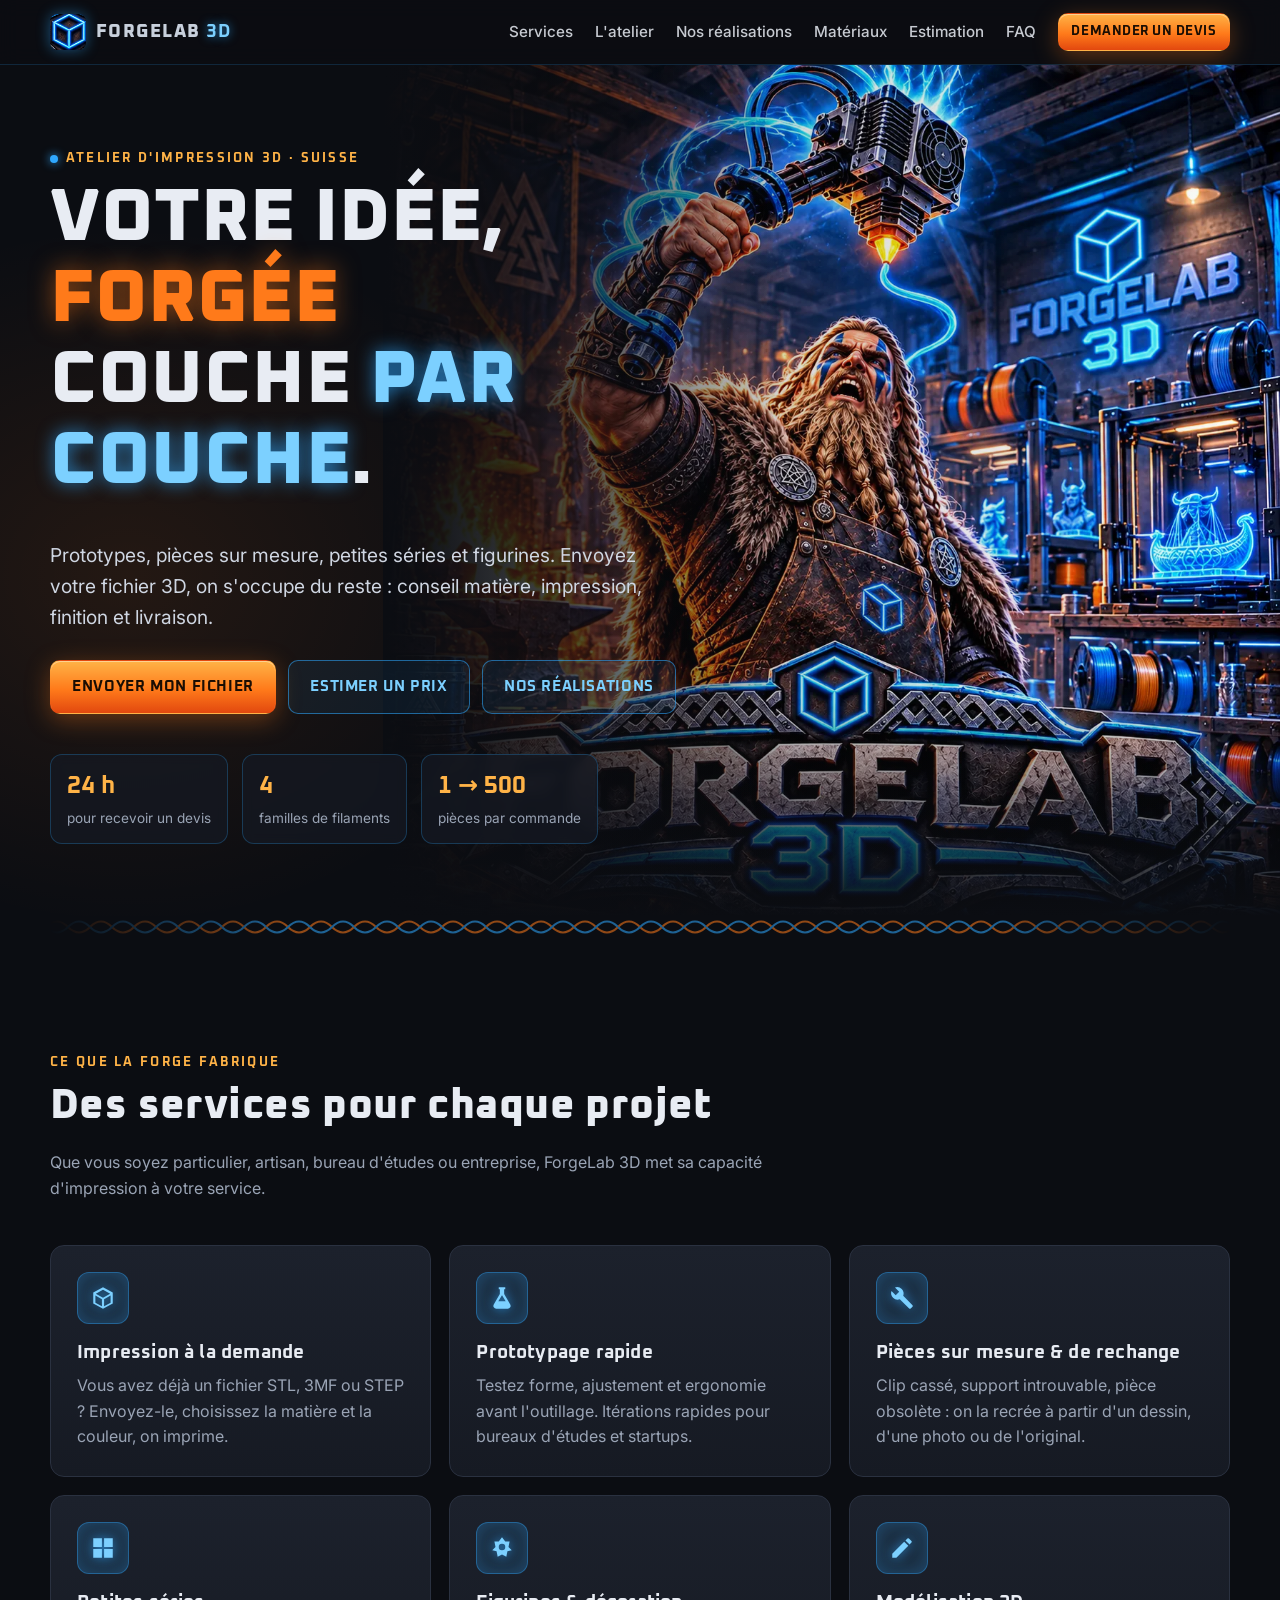
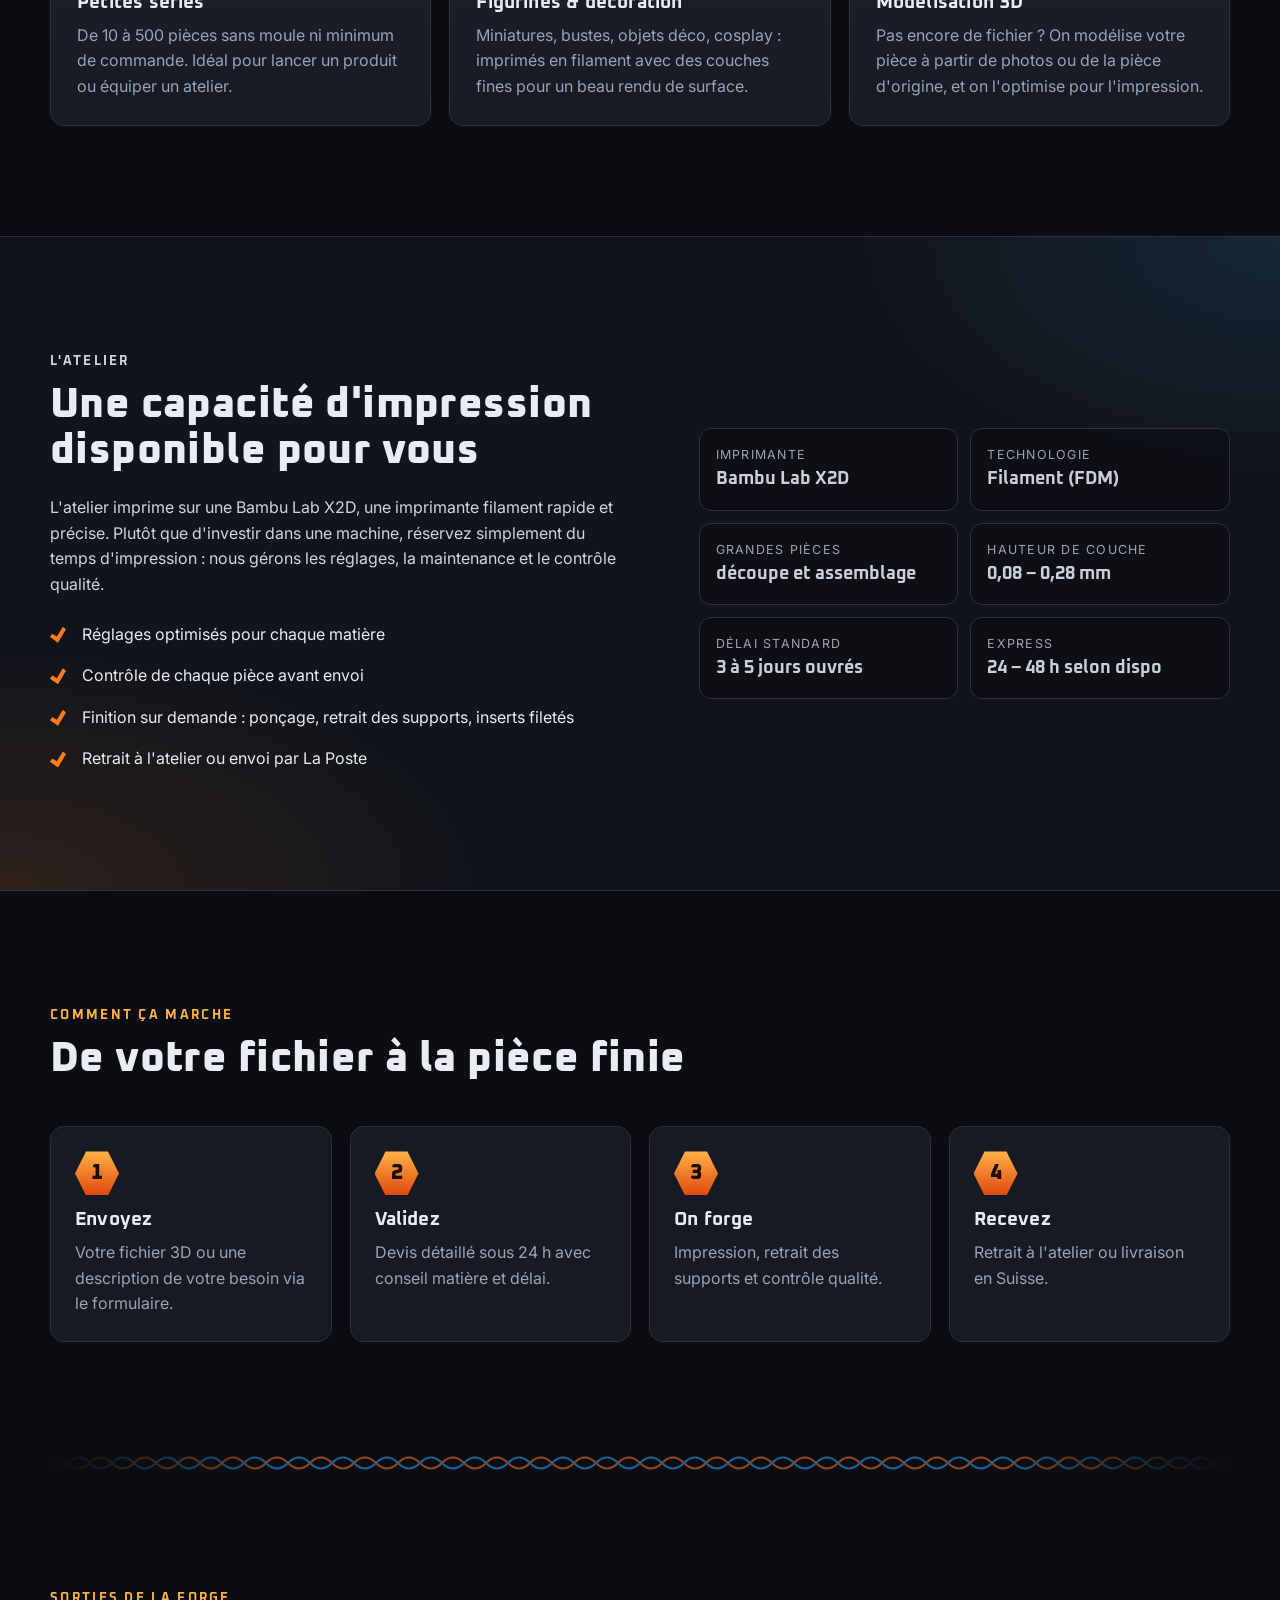
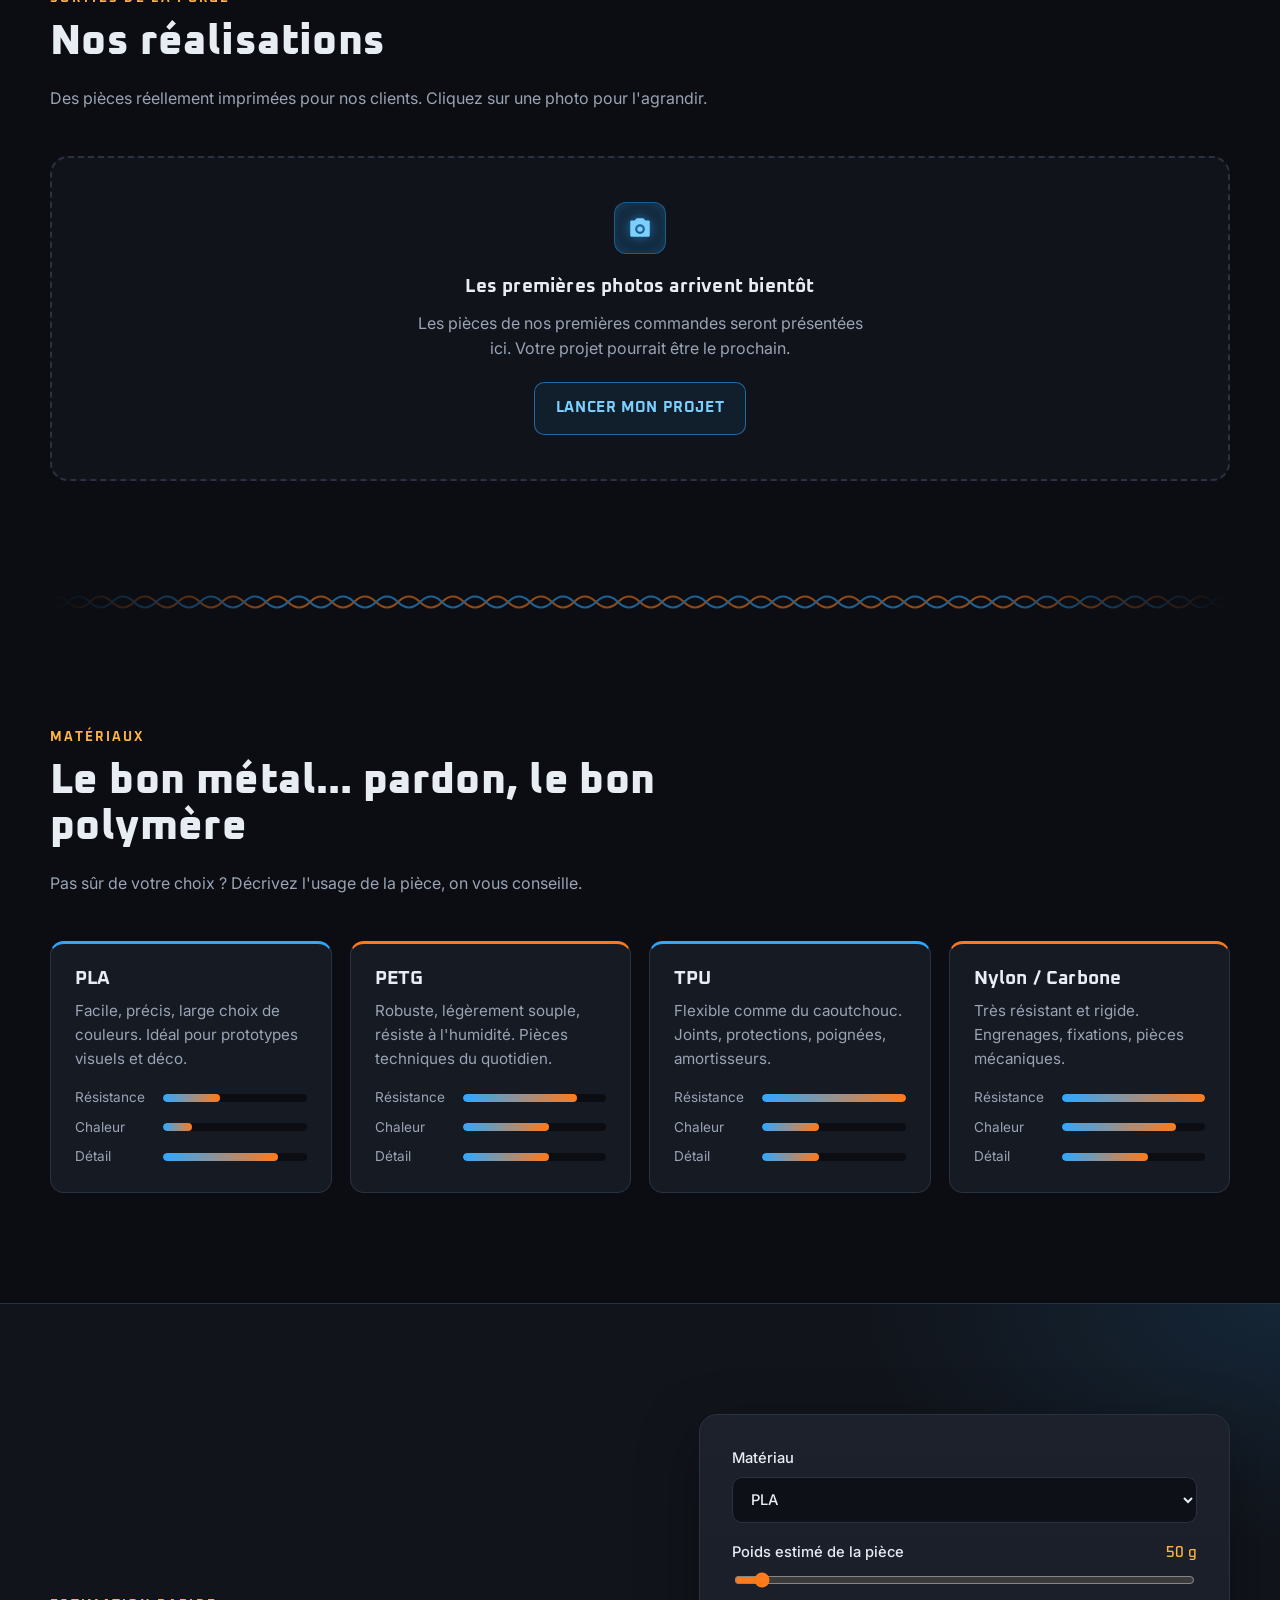
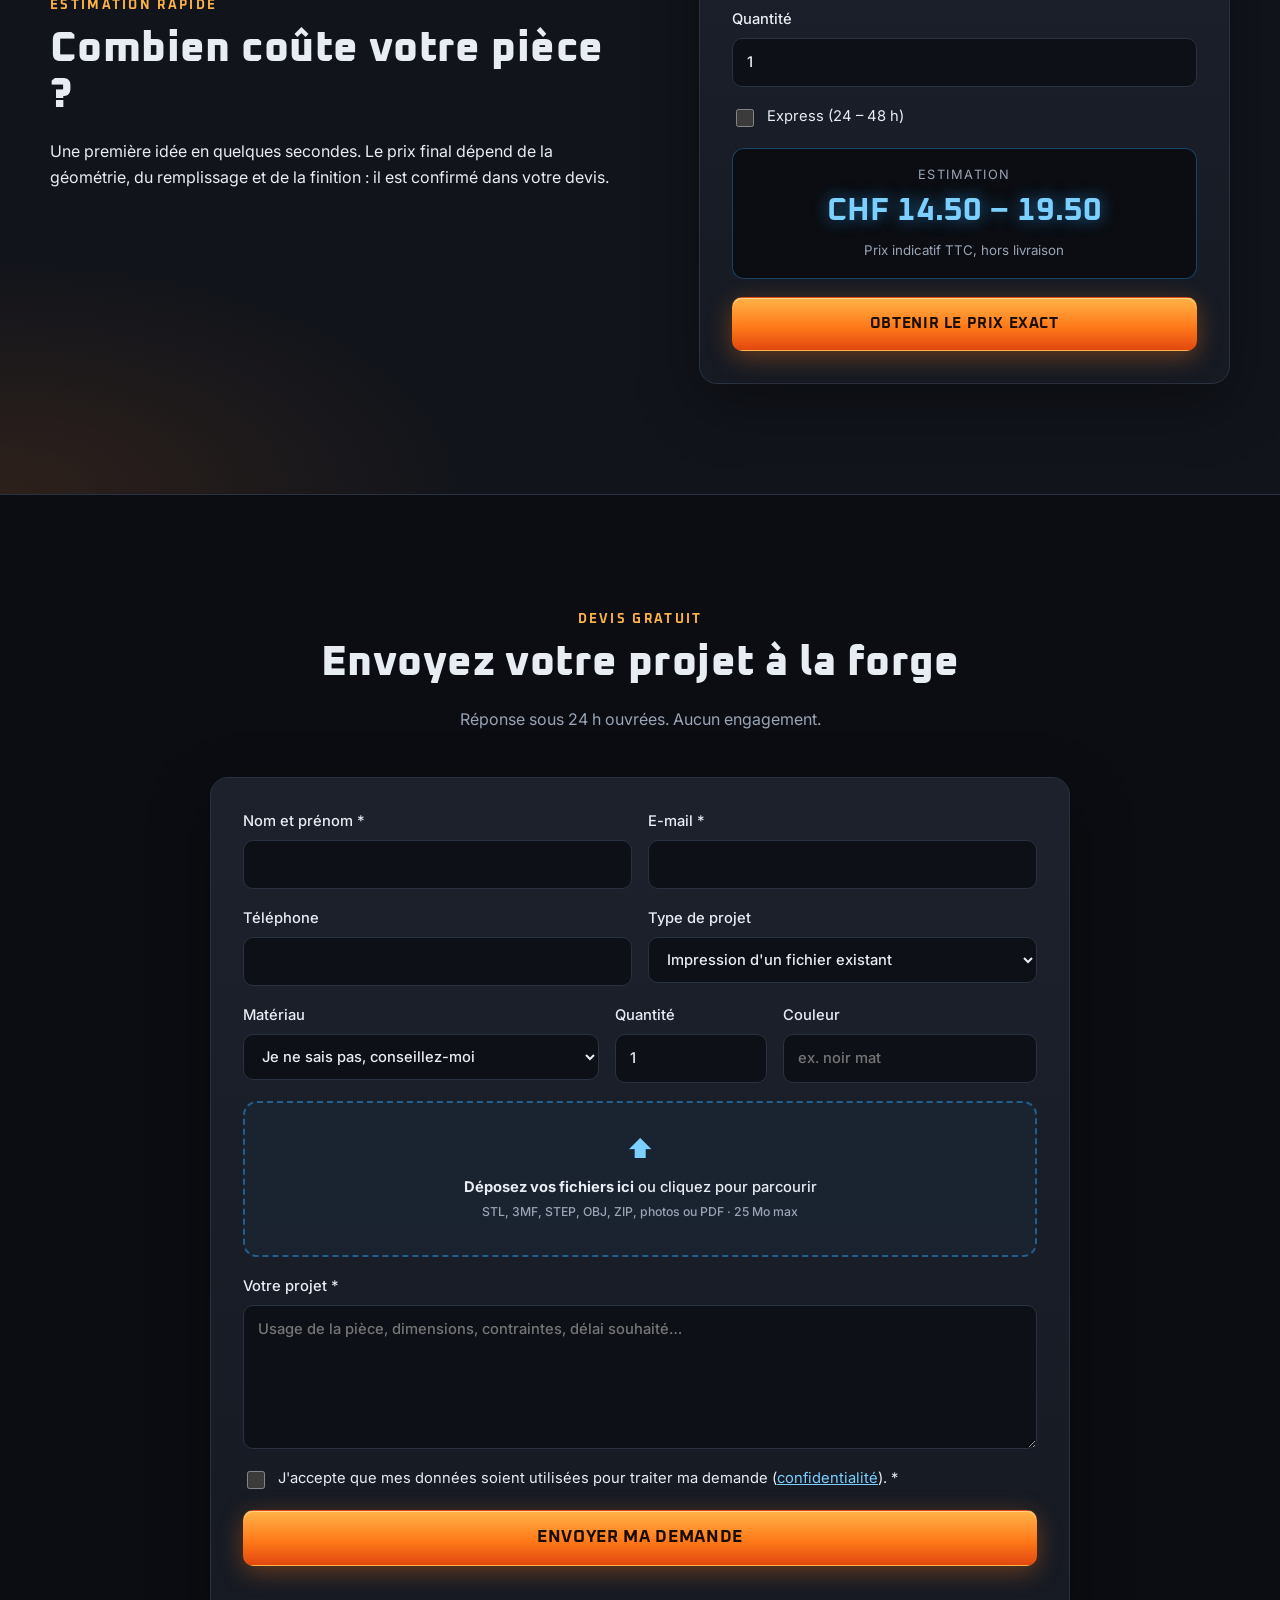
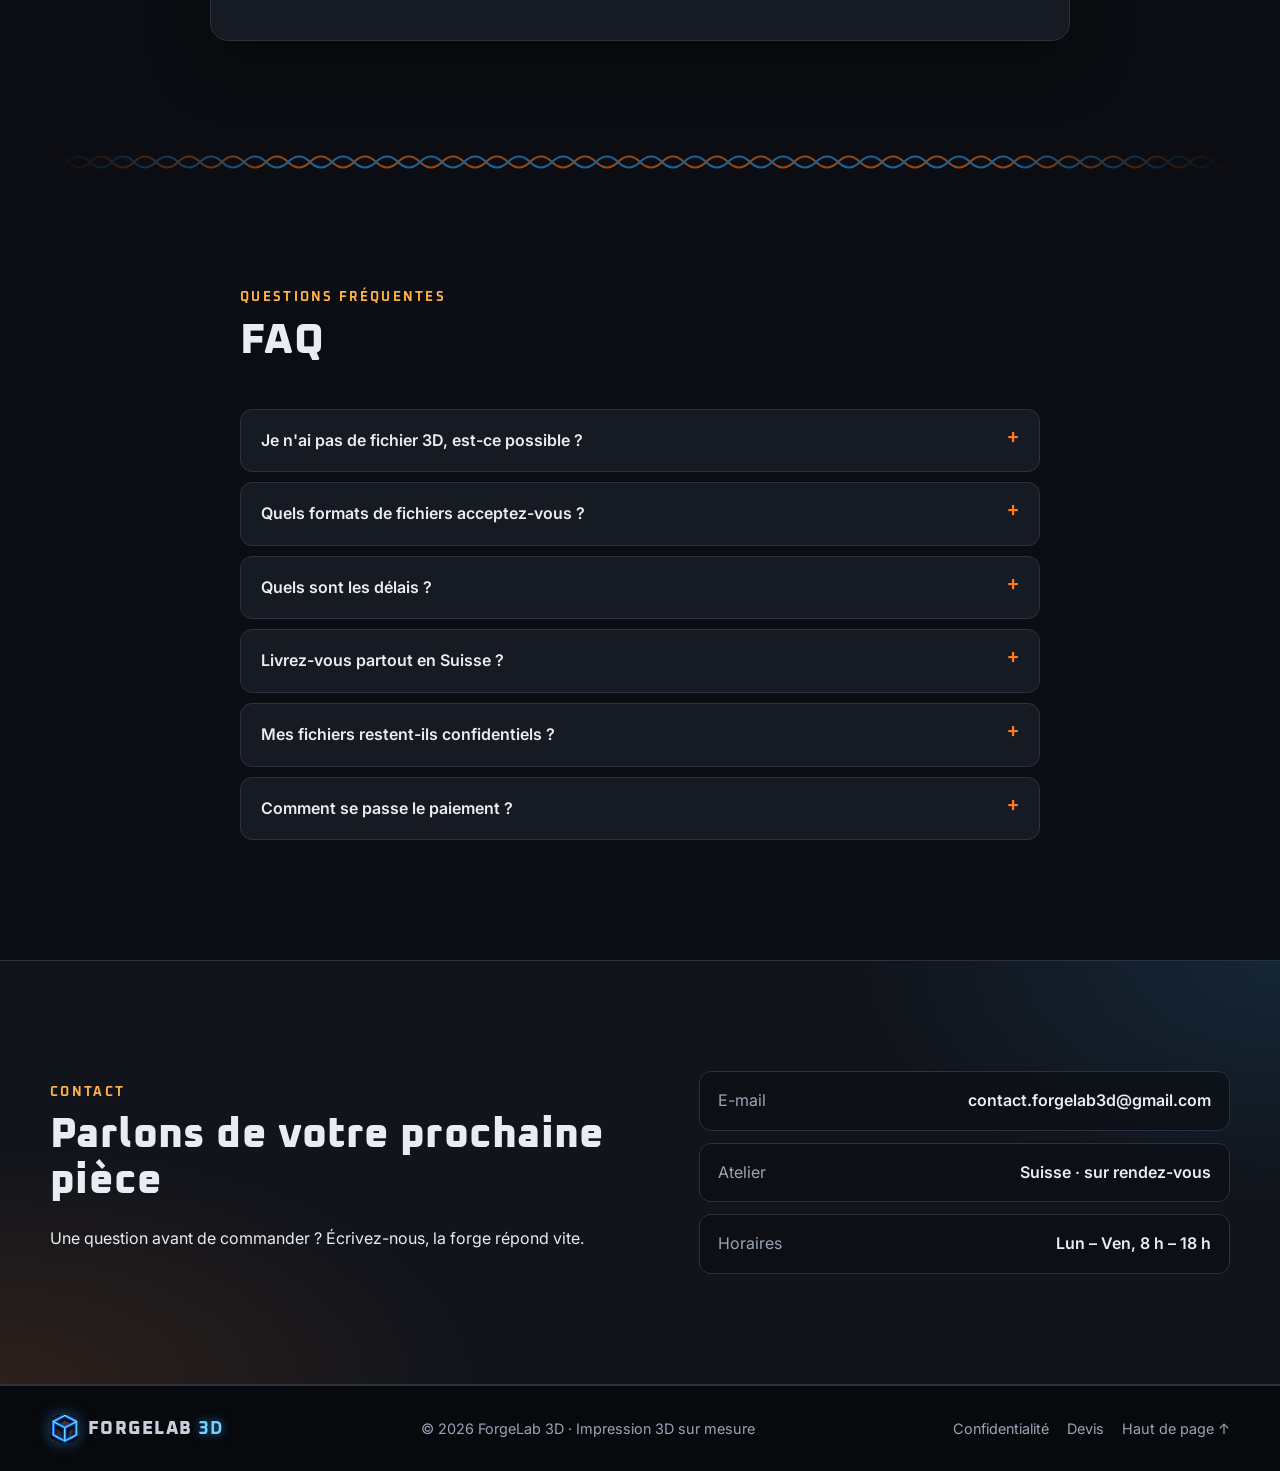
==== commit ba1afb88: "Adresse e-mail de contact : contact.forgelab3d@gmail.com Co-Authored-By: Claude Opus 5.5 <noreply@an" ====
--- a/index.html
+++ b/index.html
@@ -327,7 +327,7 @@
           <p>Une question avant de commander ? Écrivez-nous, la forge répond vite.</p>
         </div>
         <ul class="contact-list">
-          <li><span>E-mail</span><a href="mailto:contact@forgelab3d.ch" data-contact-email>contact@forgelab3d.ch</a></li>
+          <li><span>E-mail</span><a href="mailto:contact.forgelab3d@gmail.com" data-contact-email>contact.forgelab3d@gmail.com</a></li>
           <li><span>Atelier</span><b data-contact-city>Suisse · sur rendez-vous</b></li>
           <li><span>Horaires</span><b>Lun – Ven, 8 h – 18 h</b></li>
         </ul>
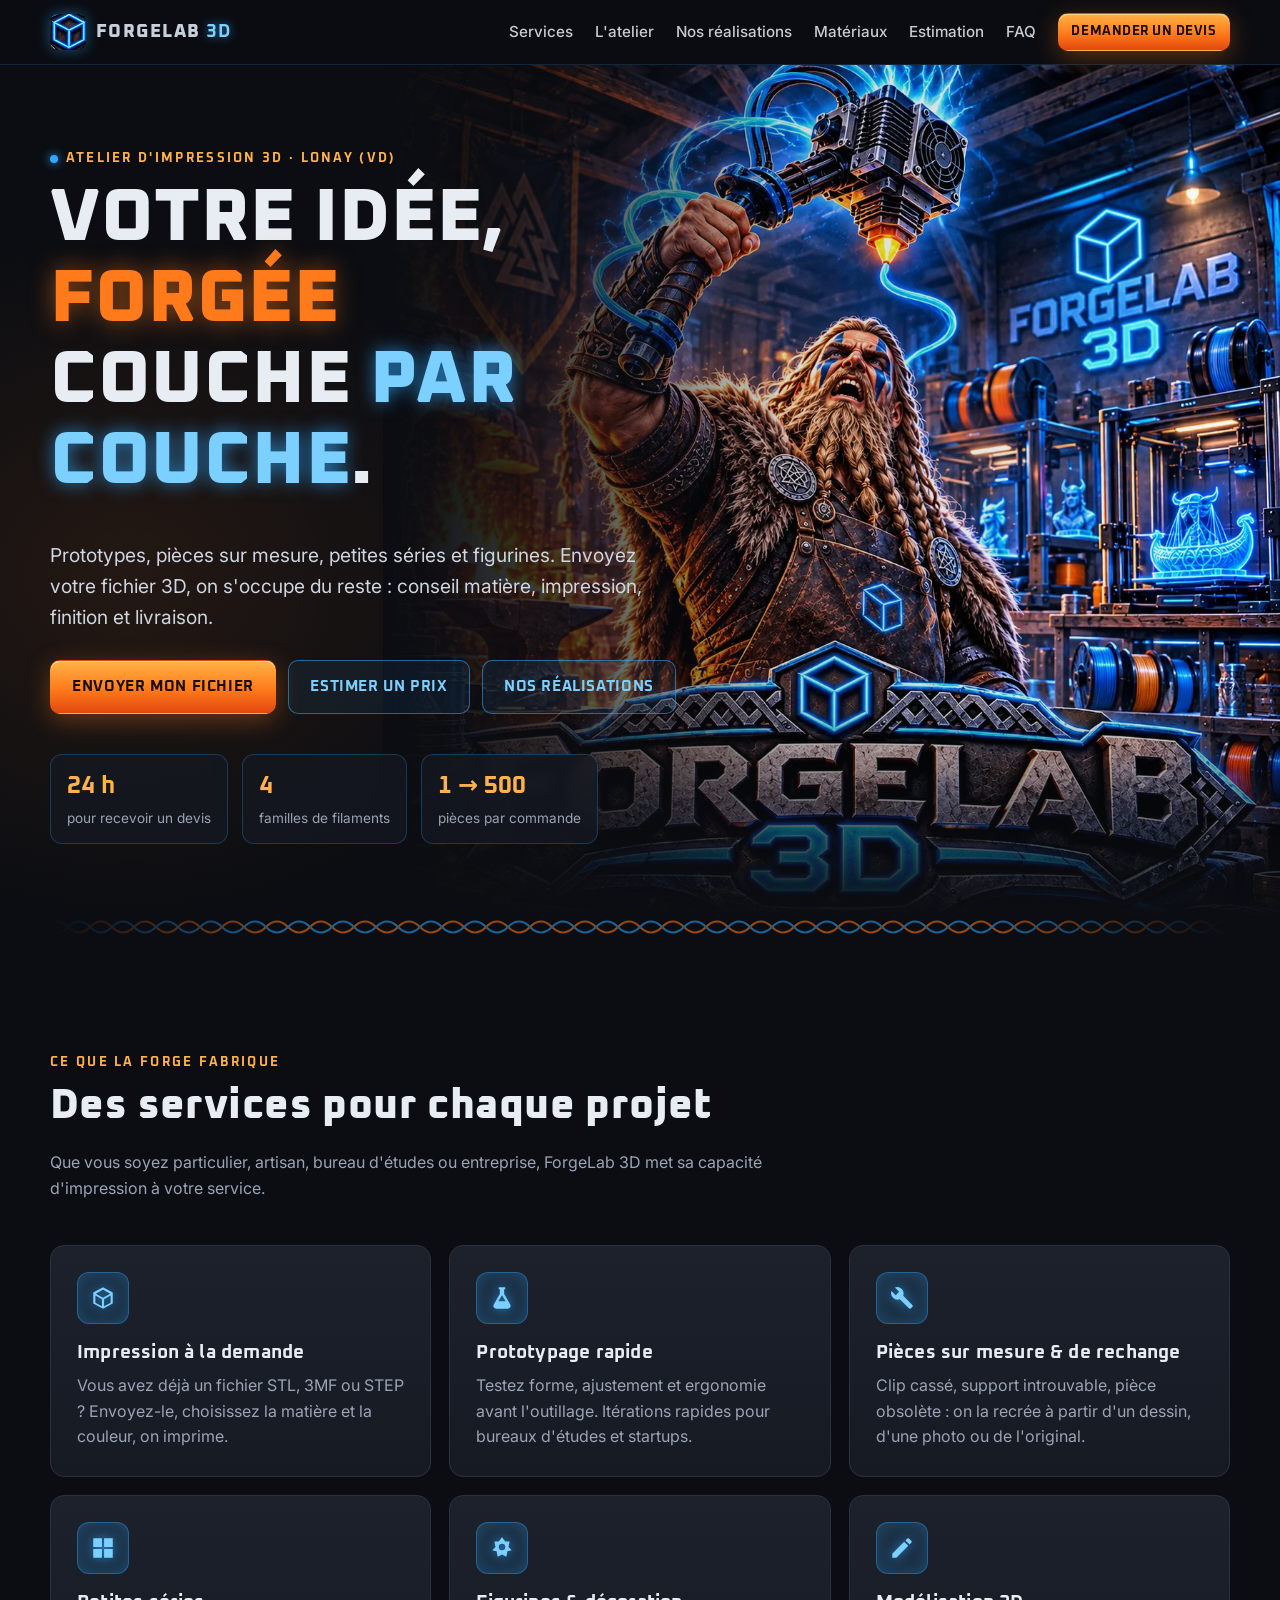
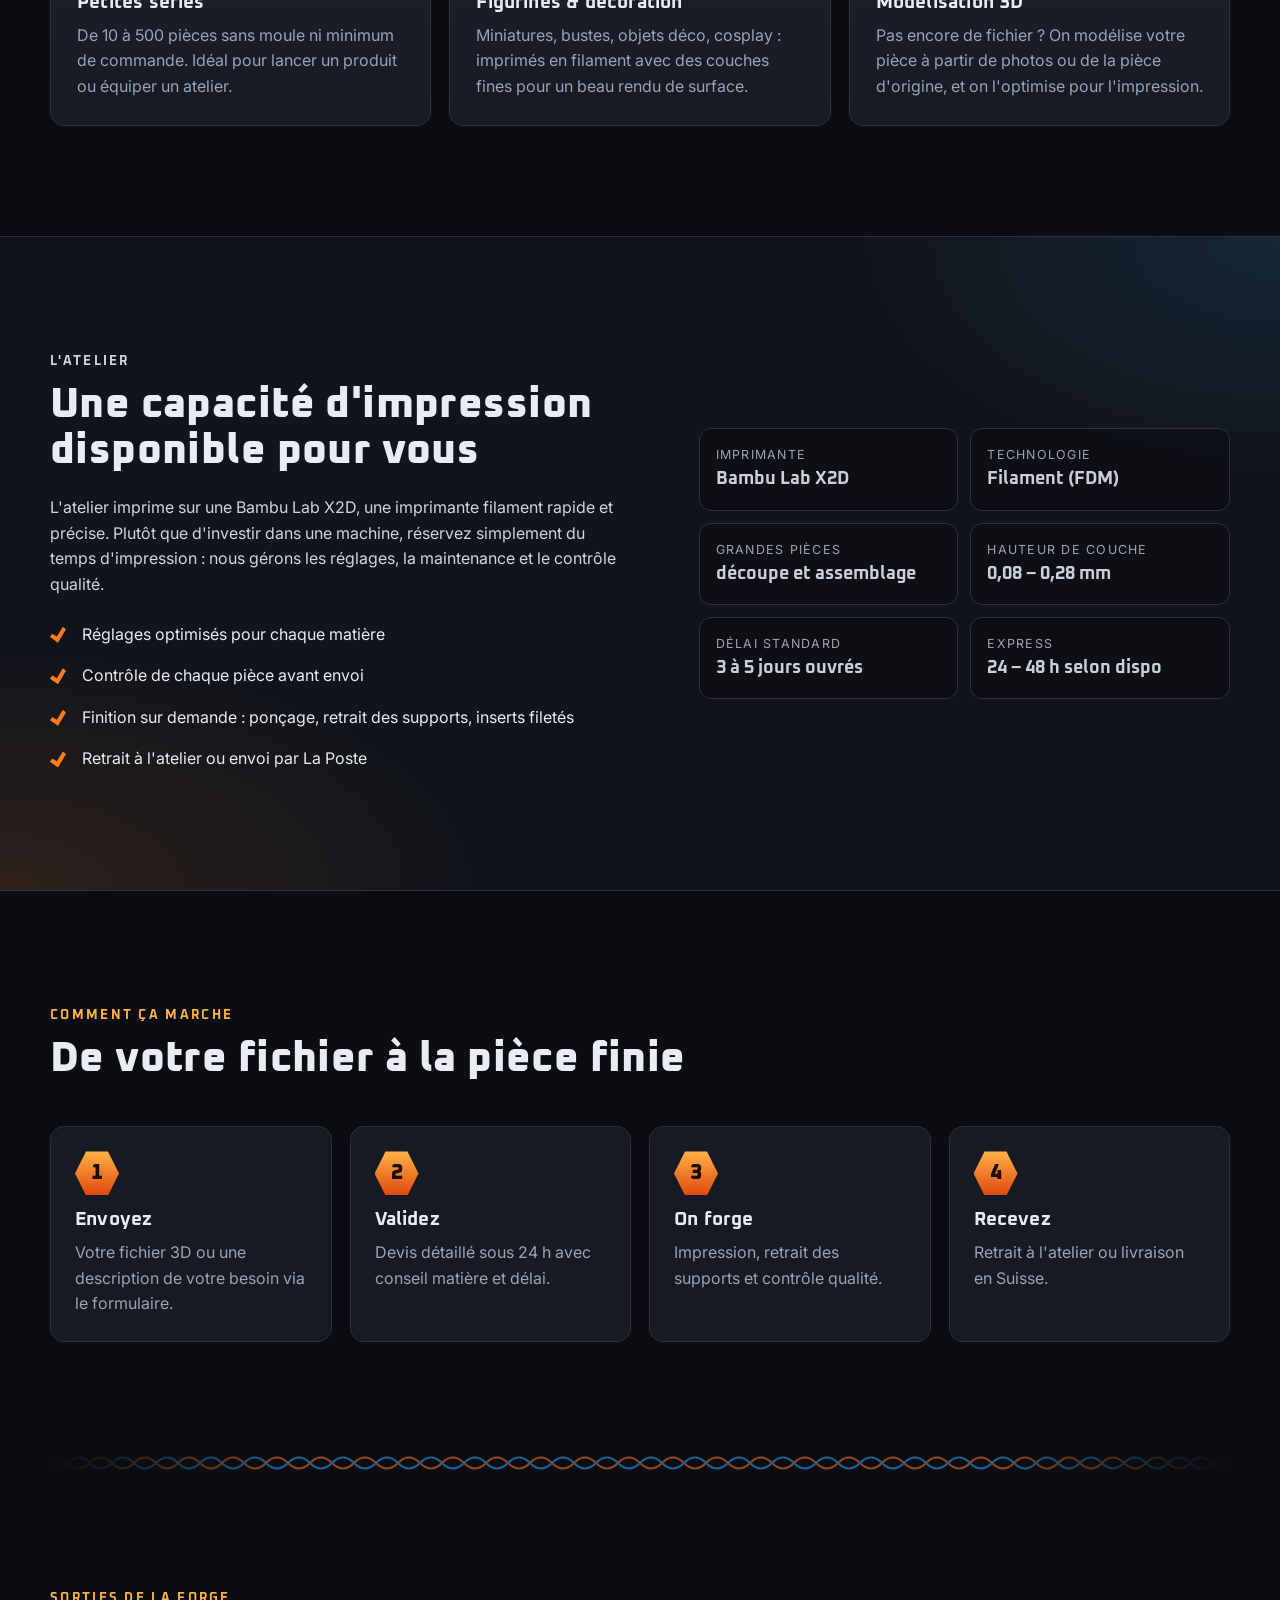
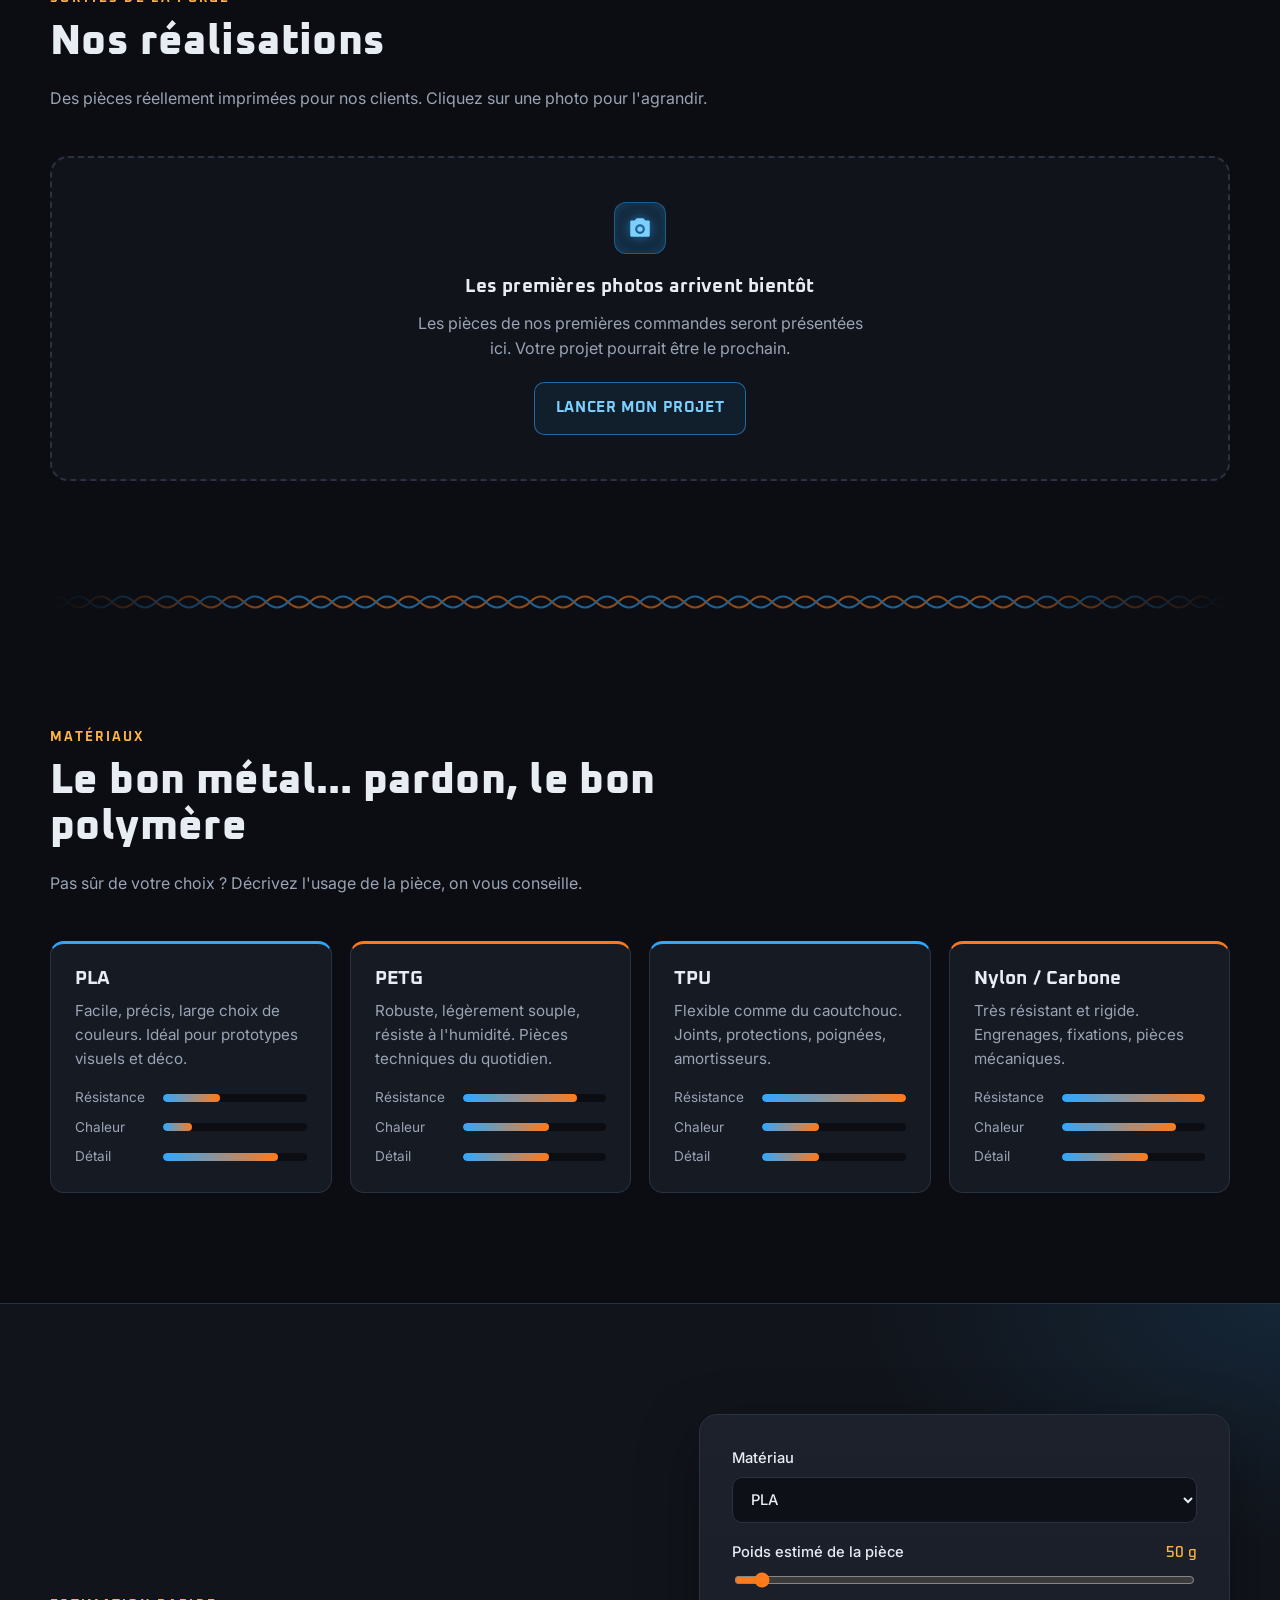
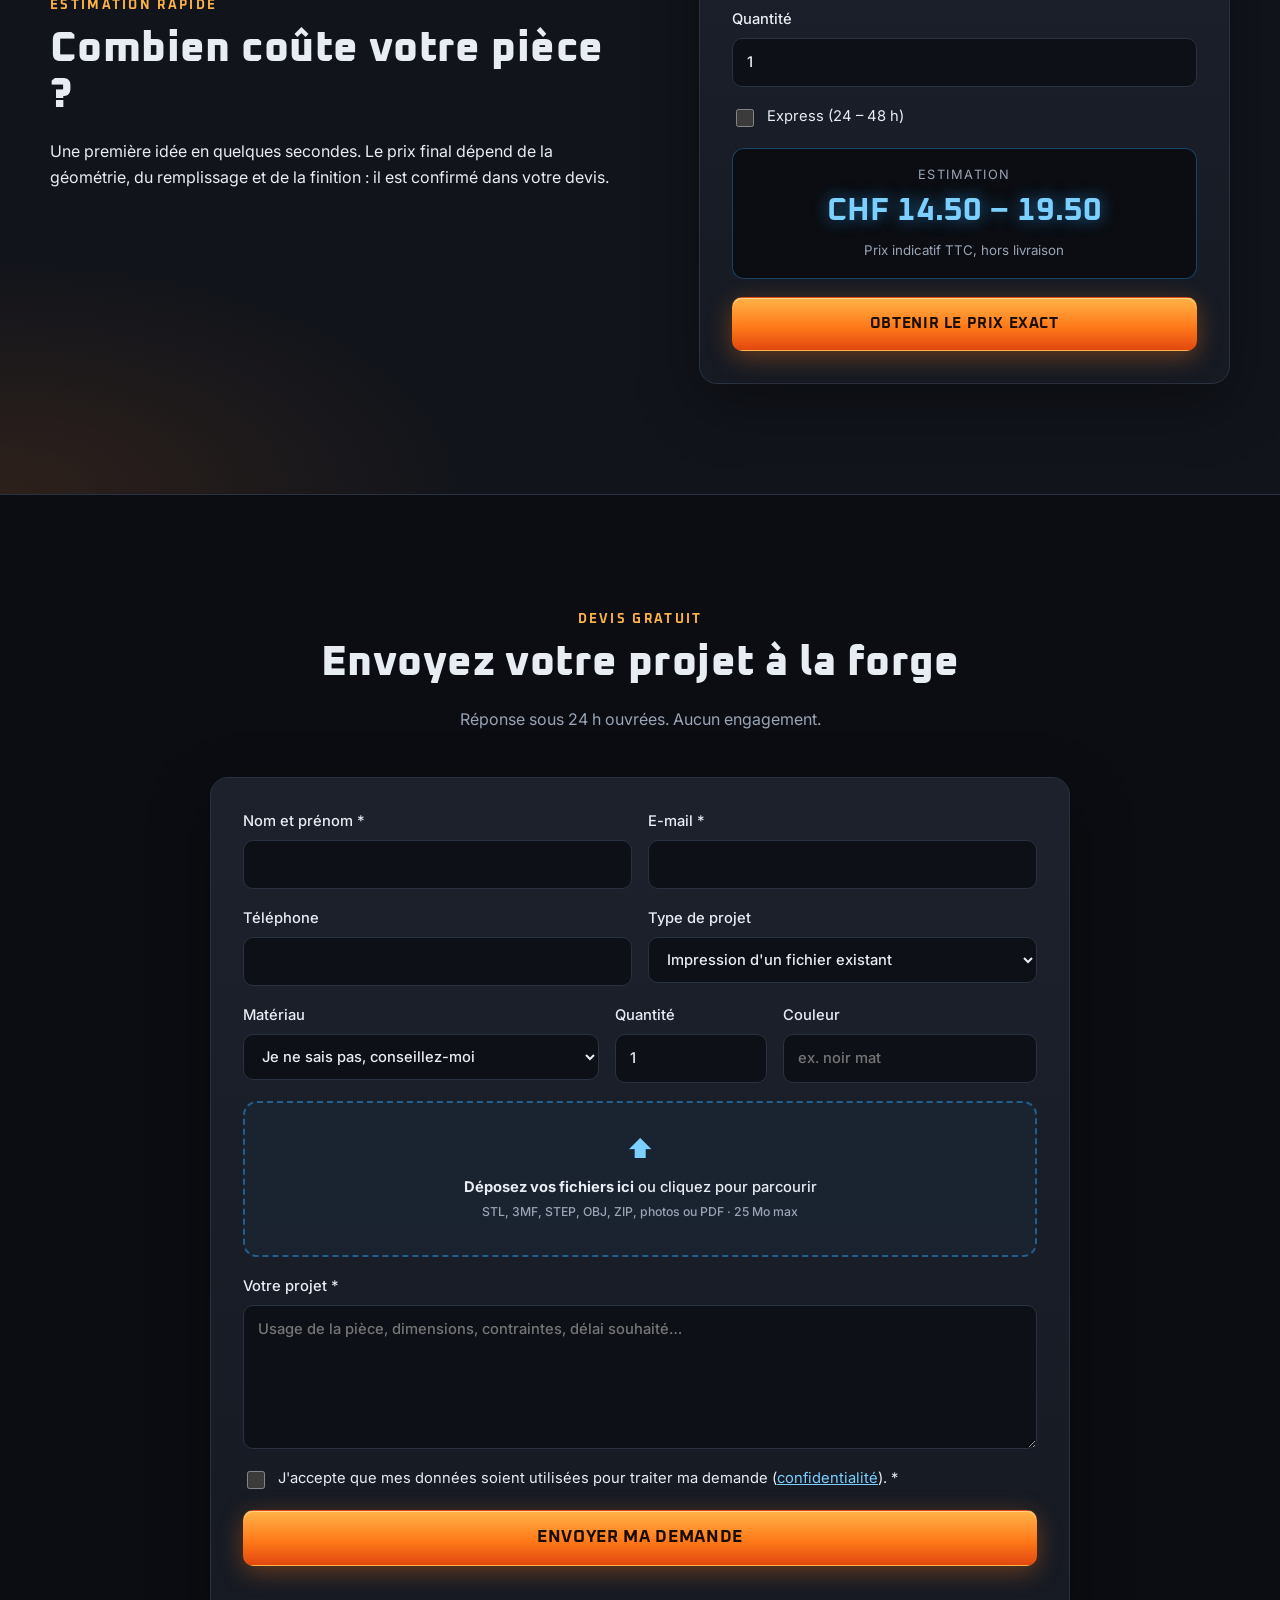
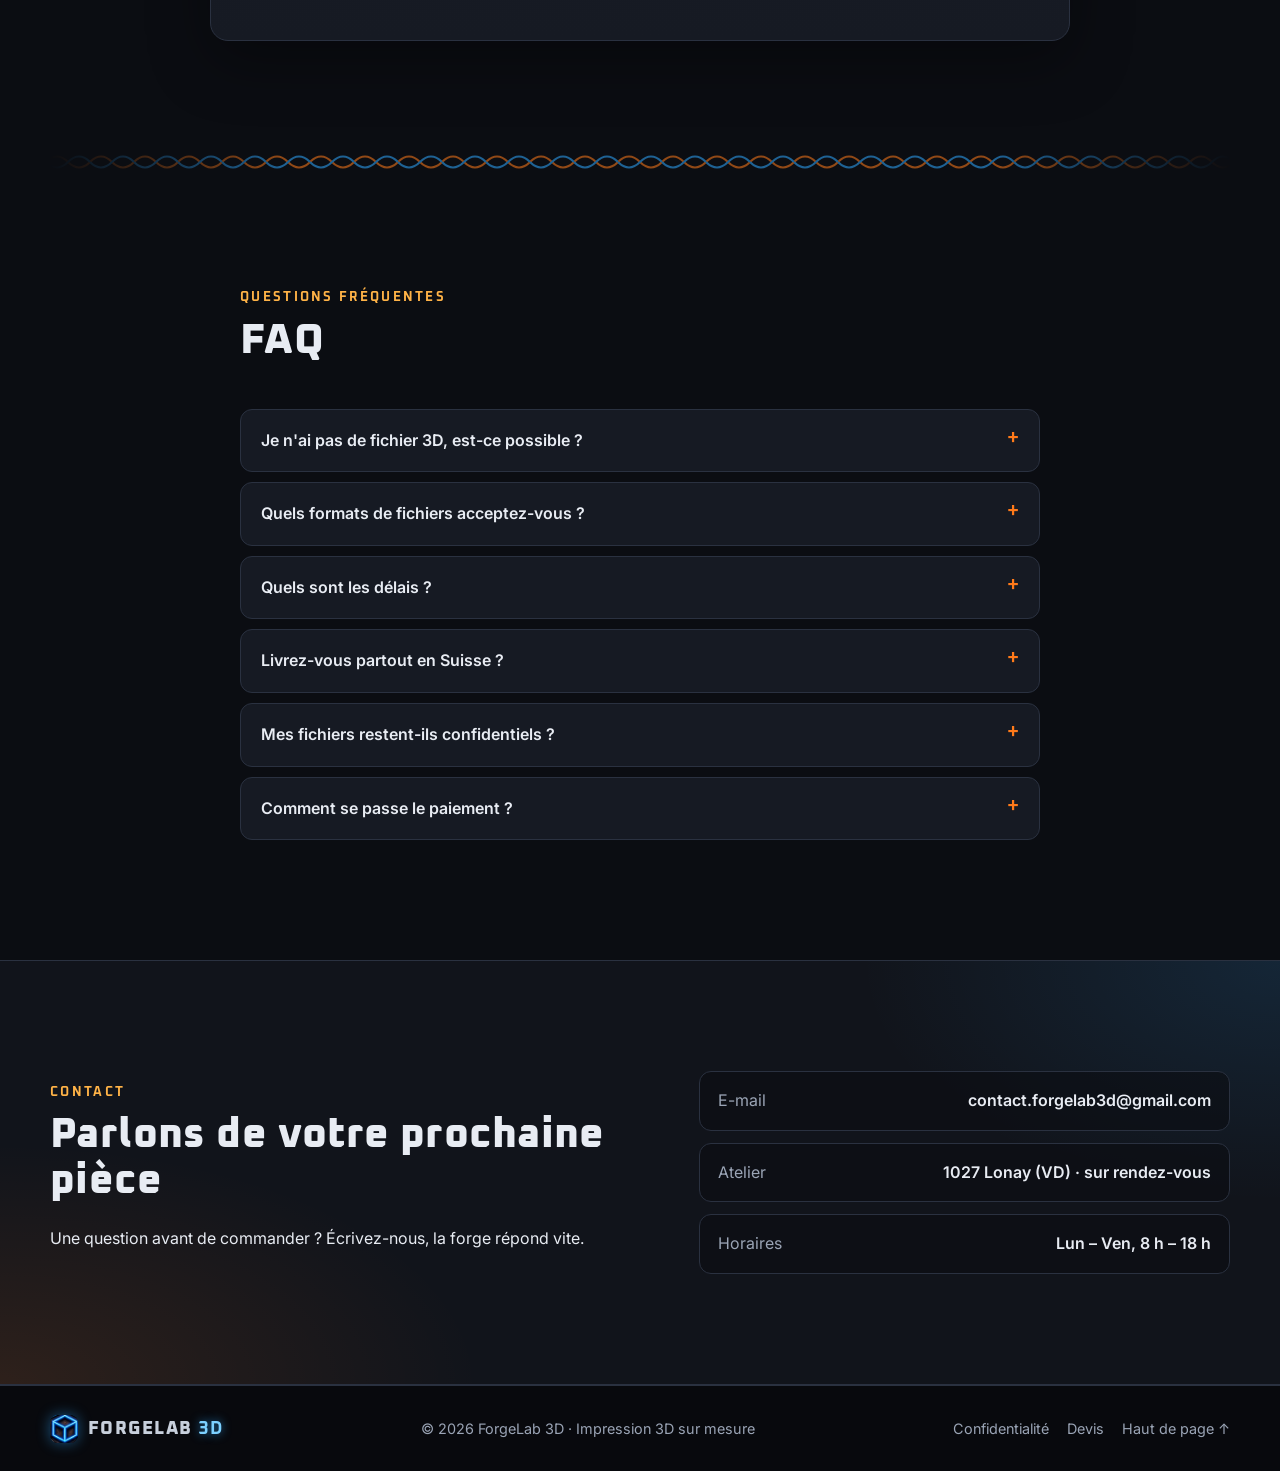
==== commit 0001138b: "Atelier situé à 1027 Lonay (VD) Co-Authored-By: Claude Opus 5.5 <noreply@anthropic.com> Claude-Sessi" ====
--- a/index.html
+++ b/index.html
@@ -3,8 +3,8 @@
 <head>
   <meta charset="utf-8">
   <meta name="viewport" content="width=device-width, initial-scale=1">
-  <title>ForgeLab 3D · Impression 3D sur mesure en Suisse</title>
-  <meta name="description" content="ForgeLab 3D : impression 3D à la demande, prototypes, pièces sur mesure et petites séries. Envoyez votre fichier 3D et recevez un devis rapide.">
+  <title>ForgeLab 3D · Impression 3D sur mesure à Lonay (VD)</title>
+  <meta name="description" content="ForgeLab 3D, atelier à Lonay près de Morges : impression 3D à la demande, prototypes, pièces sur mesure et petites séries. Envoyez votre fichier 3D et recevez un devis rapide.">
   <meta name="theme-color" content="#0b0d12">
   <link rel="icon" href="assets/img/favicon.ico" sizes="32x32">
   <link rel="icon" href="assets/img/favicon-64.png" type="image/png">
@@ -54,7 +54,7 @@
         </picture>
       </div>
       <div class="wrap hero-inner">
-        <p class="eyebrow"><span class="dot"></span> Atelier d'impression 3D · Suisse</p>
+        <p class="eyebrow"><span class="dot"></span> Atelier d'impression 3D · Lonay (VD)</p>
         <h1>Votre idée,<br><span class="fire">forgée</span> couche <span class="neon">par couche</span>.</h1>
         <p class="lead">Prototypes, pièces sur mesure, petites séries et figurines. Envoyez votre fichier 3D, on s'occupe du reste : conseil matière, impression, finition et livraison.</p>
         <div class="hero-cta">
@@ -328,7 +328,7 @@
         </div>
         <ul class="contact-list">
           <li><span>E-mail</span><a href="mailto:contact.forgelab3d@gmail.com" data-contact-email>contact.forgelab3d@gmail.com</a></li>
-          <li><span>Atelier</span><b data-contact-city>Suisse · sur rendez-vous</b></li>
+          <li><span>Atelier</span><b data-contact-city>1027 Lonay (VD) · sur rendez-vous</b></li>
           <li><span>Horaires</span><b>Lun – Ven, 8 h – 18 h</b></li>
         </ul>
       </div>
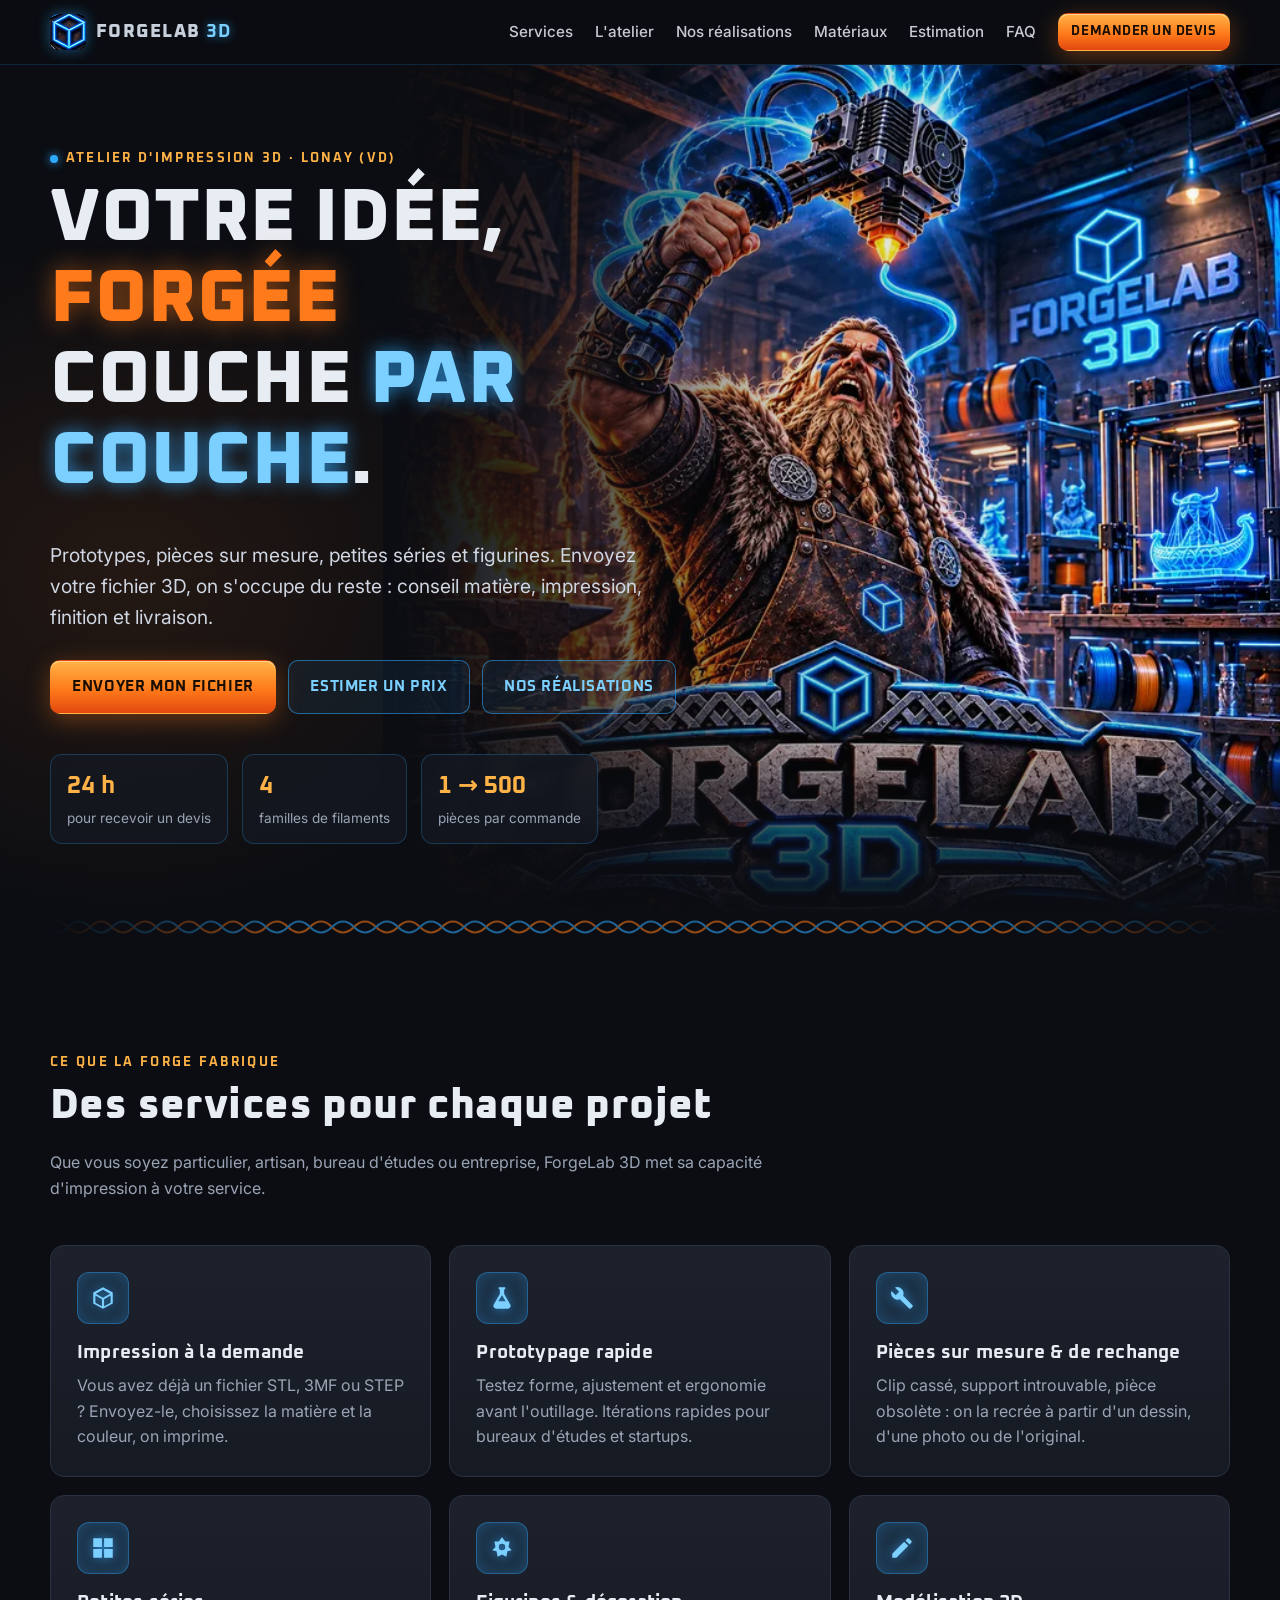
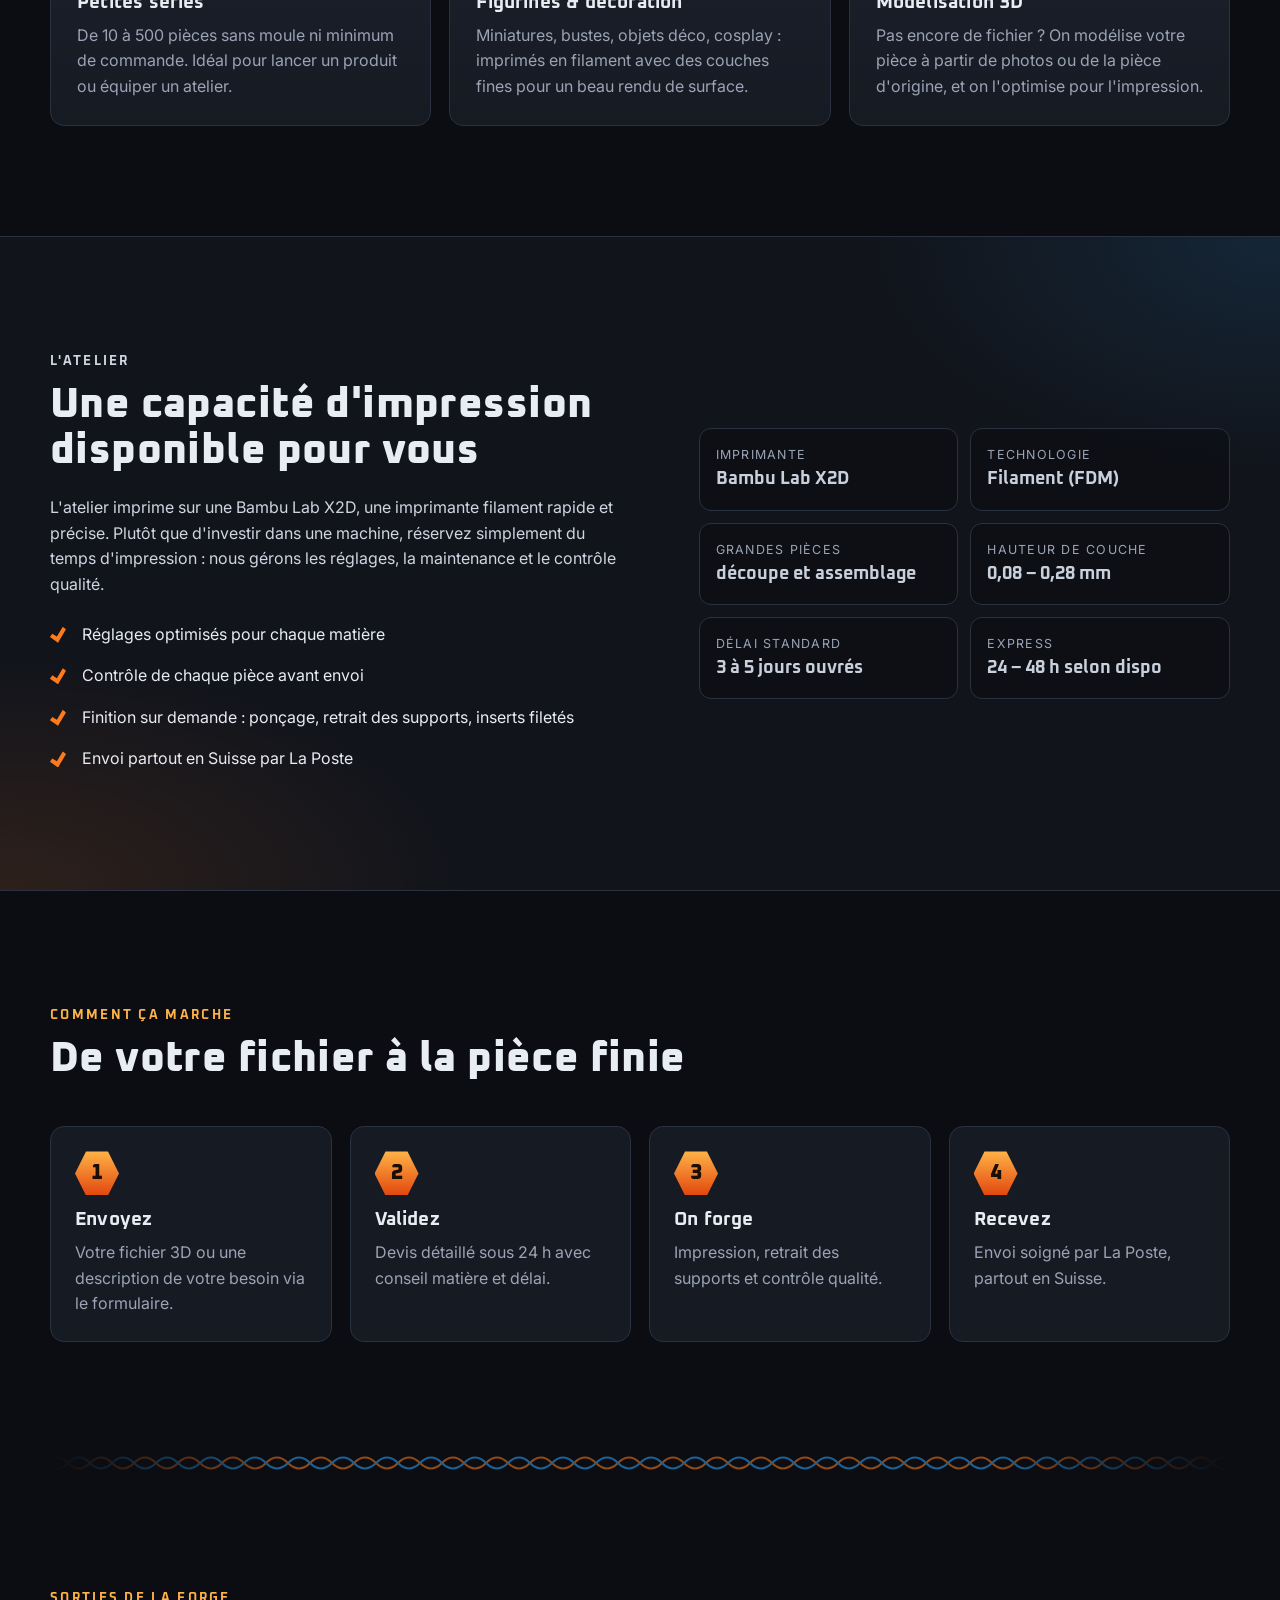
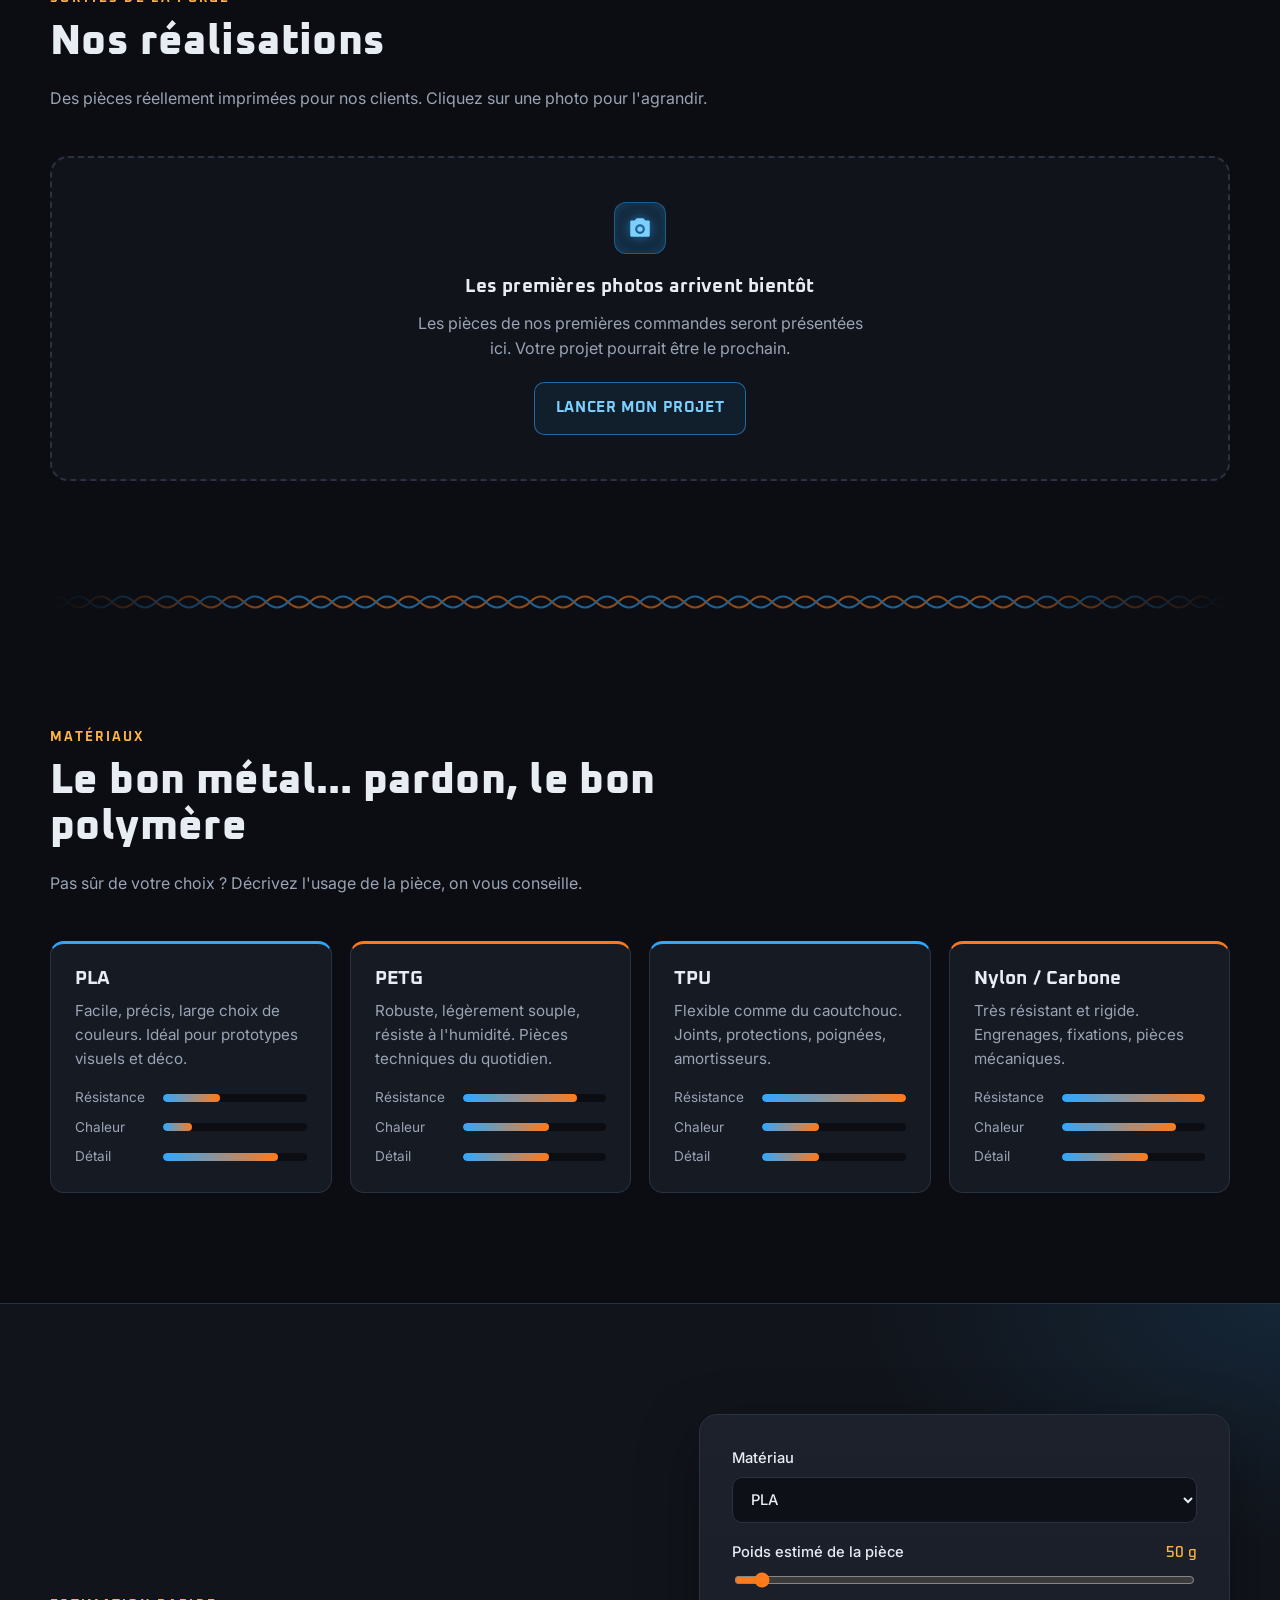
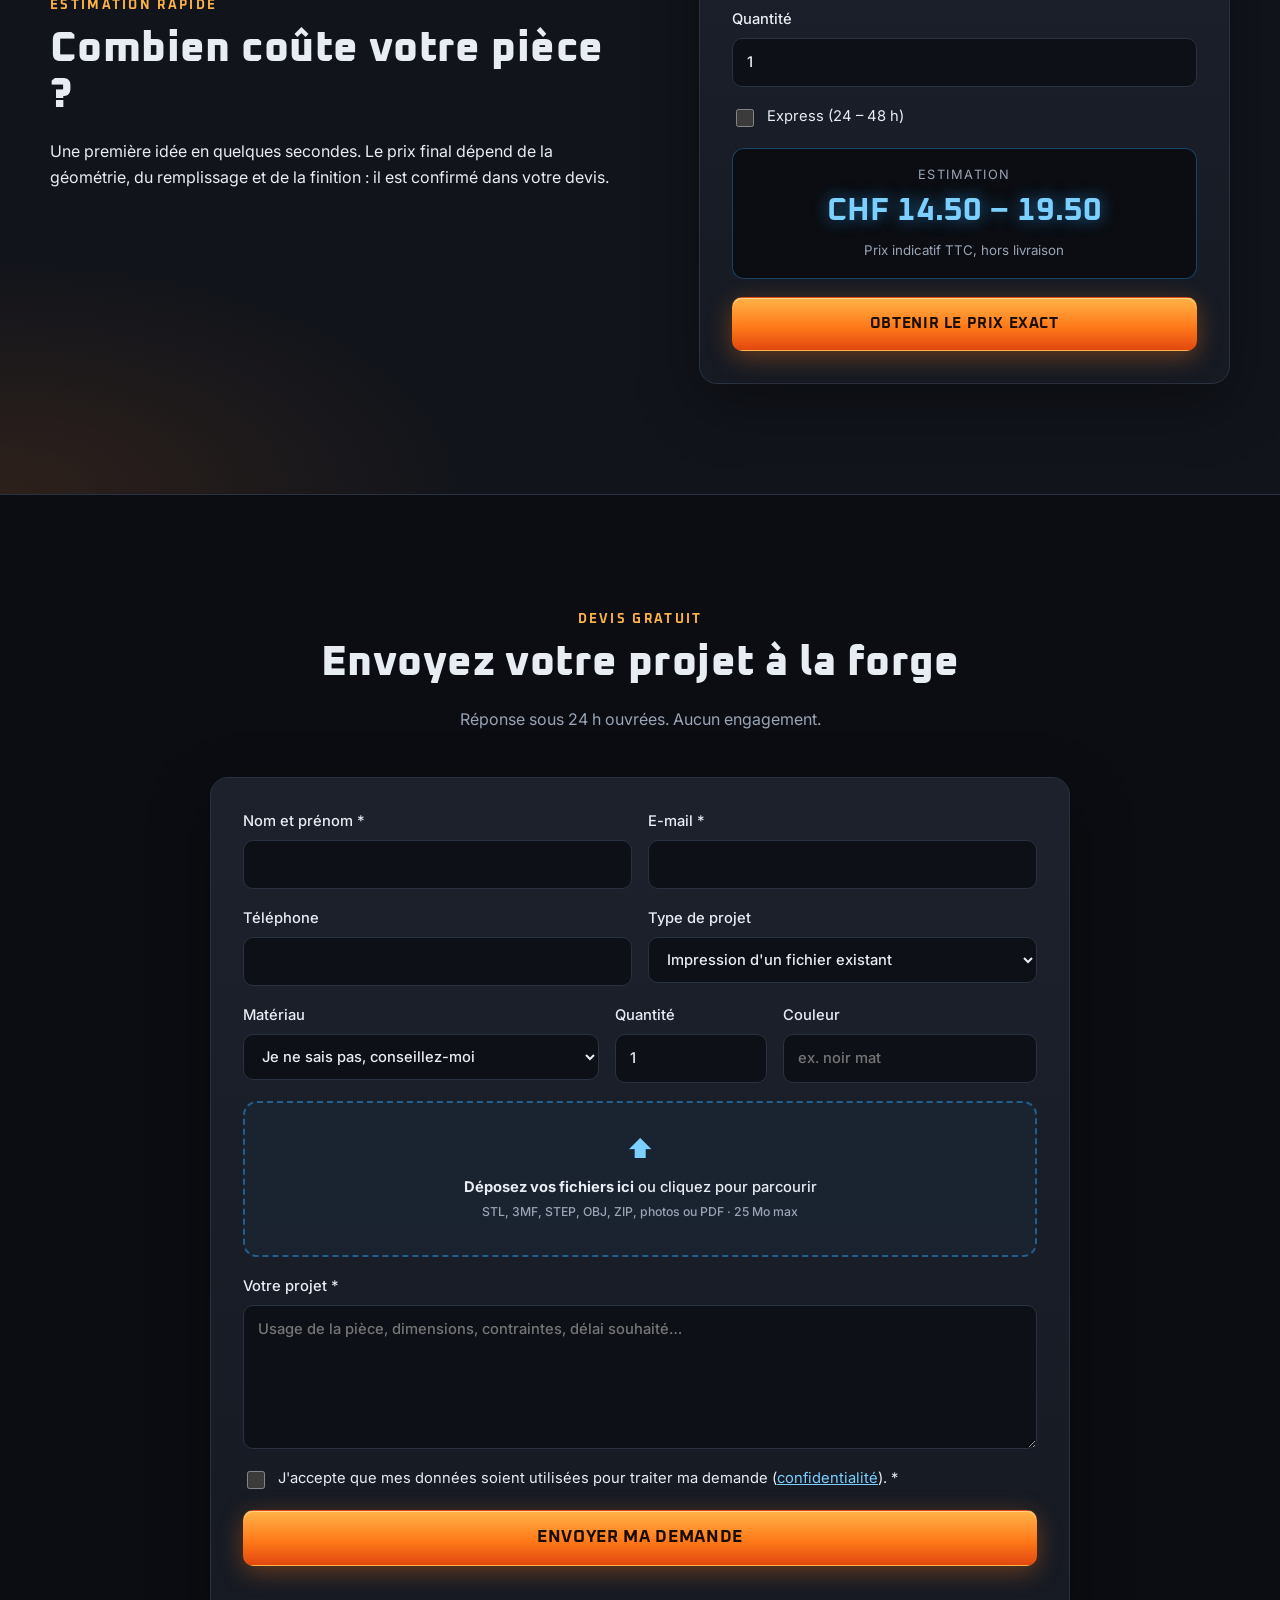
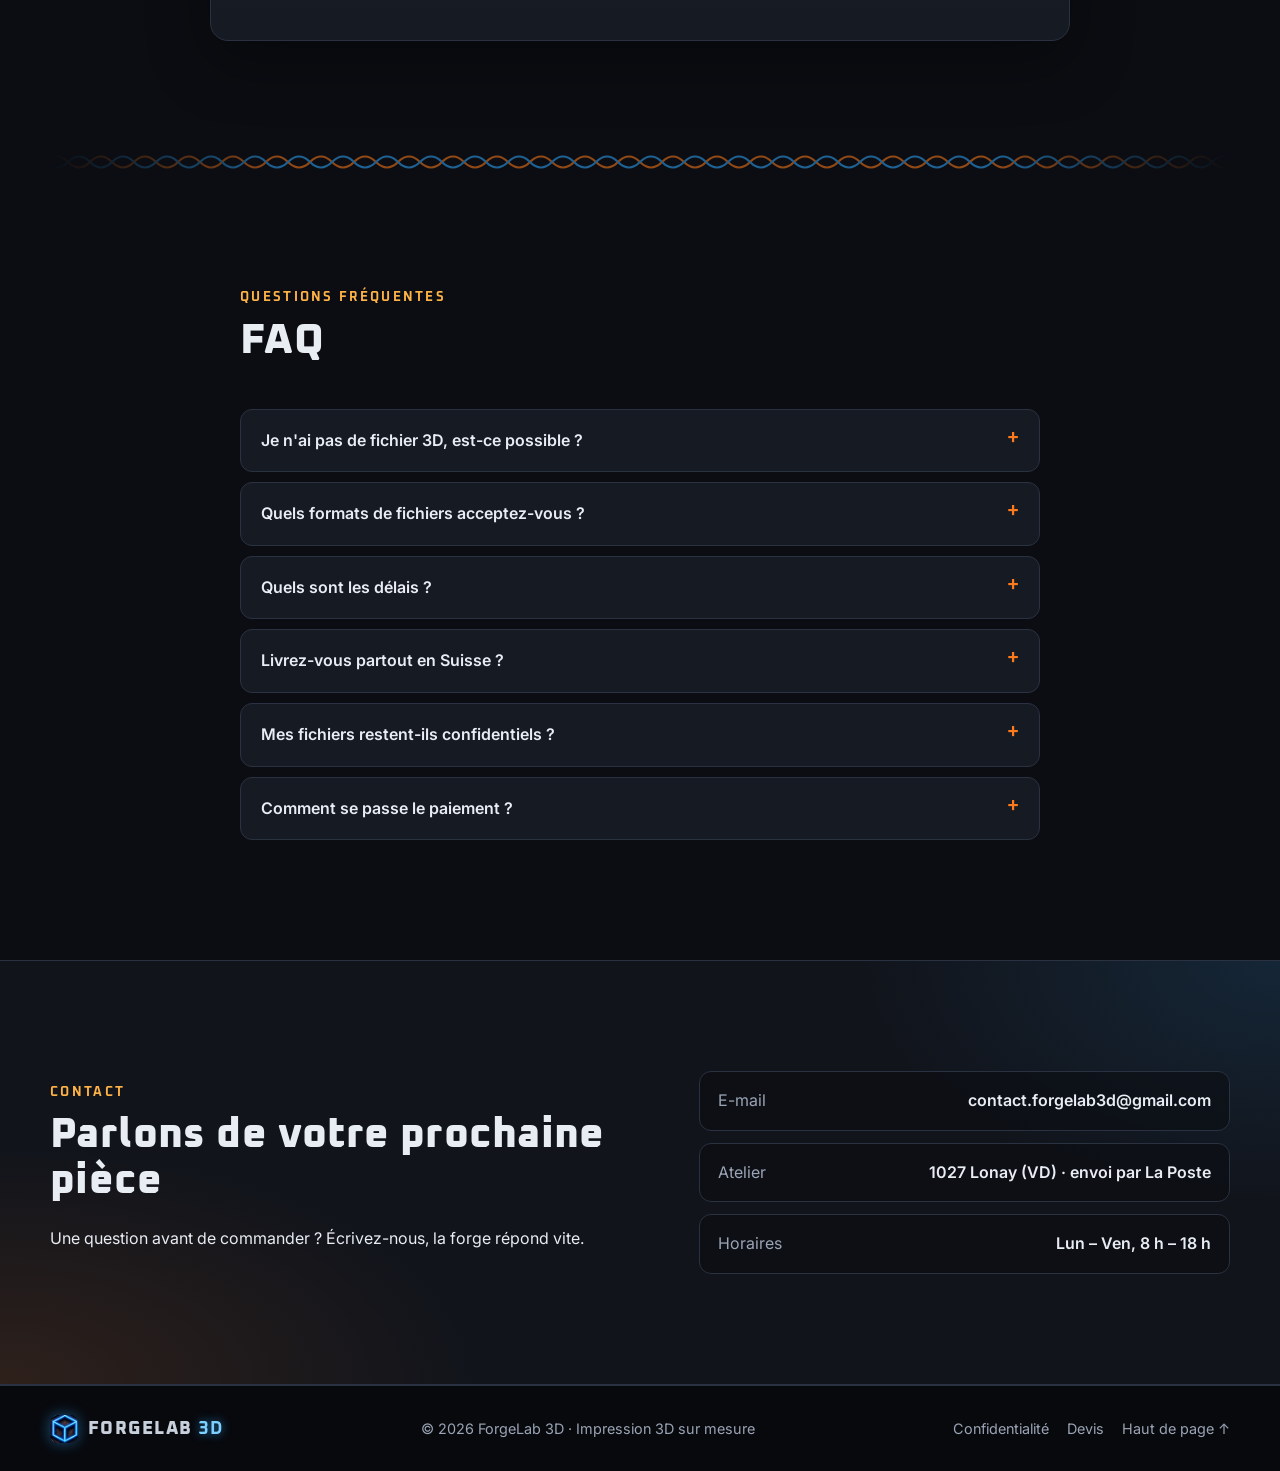
==== commit fcd5d32e: "Livraison uniquement par La Poste (pas de retrait à l'atelier) Co-Authored-By: Claude Opus 5.5 <nore" ====
--- a/index.html
+++ b/index.html
@@ -126,7 +126,7 @@
             <li>Réglages optimisés pour chaque matière</li>
             <li>Contrôle de chaque pièce avant envoi</li>
             <li>Finition sur demande : ponçage, retrait des supports, inserts filetés</li>
-            <li>Retrait à l'atelier ou envoi par La Poste</li>
+            <li>Envoi partout en Suisse par La Poste</li>
           </ul>
         </div>
         <div class="specs">
@@ -151,7 +151,7 @@
           <li><span class="n">1</span><h3>Envoyez</h3><p>Votre fichier 3D ou une description de votre besoin via le formulaire.</p></li>
           <li><span class="n">2</span><h3>Validez</h3><p>Devis détaillé sous 24 h avec conseil matière et délai.</p></li>
           <li><span class="n">3</span><h3>On forge</h3><p>Impression, retrait des supports et contrôle qualité.</p></li>
-          <li><span class="n">4</span><h3>Recevez</h3><p>Retrait à l'atelier ou livraison en Suisse.</p></li>
+          <li><span class="n">4</span><h3>Recevez</h3><p>Envoi soigné par La Poste, partout en Suisse.</p></li>
         </ol>
       </div>
     </section>
@@ -312,7 +312,7 @@
         <details><summary>Je n'ai pas de fichier 3D, est-ce possible ?</summary><p>Oui. Envoyez des photos ou la pièce d'origine : nous proposons la modélisation 3D et vous la facturons à part, sur devis.</p></details>
         <details><summary>Quels formats de fichiers acceptez-vous ?</summary><p>STL, 3MF, OBJ et STEP. Pour les gros fichiers, un lien de téléchargement (WeTransfer, SwissTransfer, Drive) fonctionne aussi.</p></details>
         <details><summary>Quels sont les délais ?</summary><p>3 à 5 jours ouvrés en général après validation du devis. Un service express en 24 – 48 h est possible selon la charge de l'atelier.</p></details>
-        <details><summary>Livrez-vous partout en Suisse ?</summary><p>Oui, par La Poste. Le retrait à l'atelier est aussi possible, sur rendez-vous.</p></details>
+        <details><summary>Livrez-vous partout en Suisse ?</summary><p>Oui, toutes les commandes sont envoyées par La Poste, bien emballées, partout en Suisse.</p></details>
         <details><summary>Mes fichiers restent-ils confidentiels ?</summary><p>Toujours. Vos fichiers servent uniquement à votre commande et ne sont jamais partagés. Un accord de confidentialité peut être signé sur demande.</p></details>
         <details><summary>Comment se passe le paiement ?</summary><p>Par virement, TWINT ou facture QR après validation du devis. Pour les grosses séries, un acompte peut être demandé.</p></details>
       </div>
@@ -328,7 +328,7 @@
         </div>
         <ul class="contact-list">
           <li><span>E-mail</span><a href="mailto:contact.forgelab3d@gmail.com" data-contact-email>contact.forgelab3d@gmail.com</a></li>
-          <li><span>Atelier</span><b data-contact-city>1027 Lonay (VD) · sur rendez-vous</b></li>
+          <li><span>Atelier</span><b data-contact-city>1027 Lonay (VD) · envoi par La Poste</b></li>
           <li><span>Horaires</span><b>Lun – Ven, 8 h – 18 h</b></li>
         </ul>
       </div>
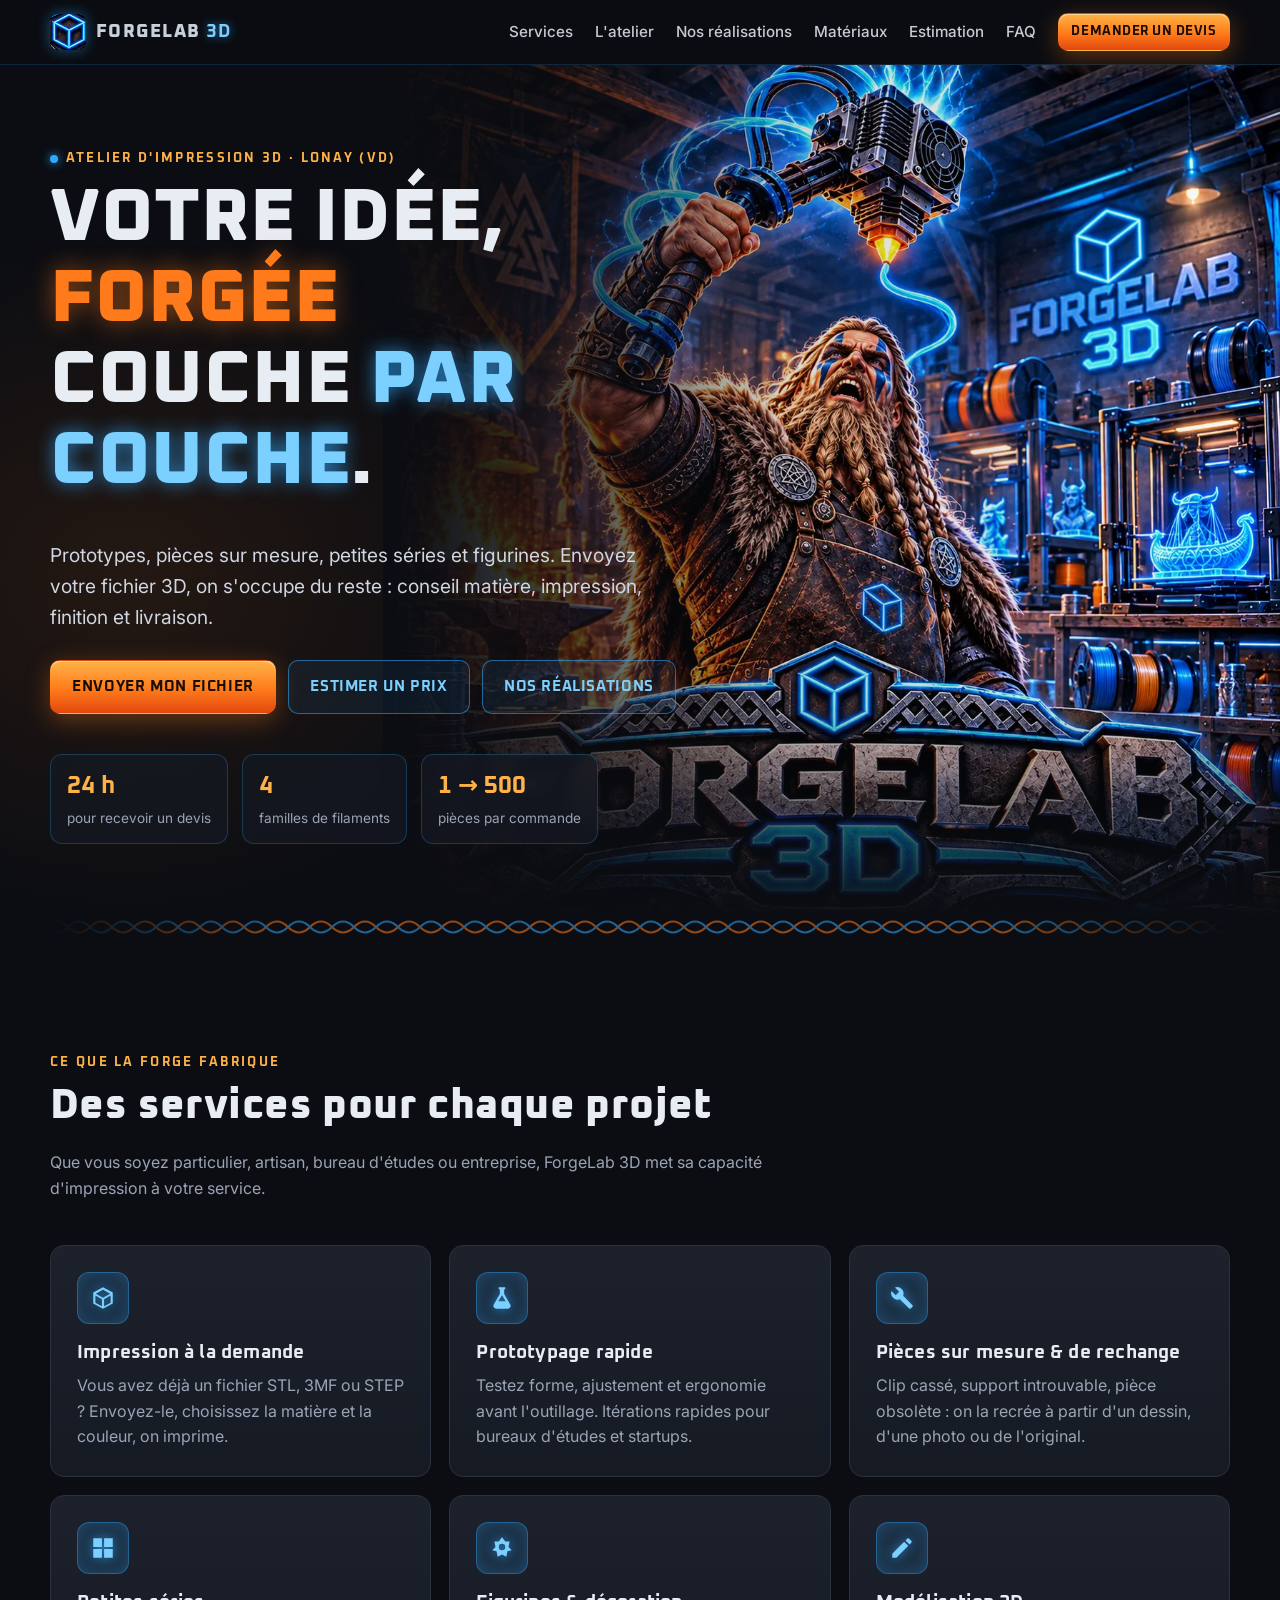
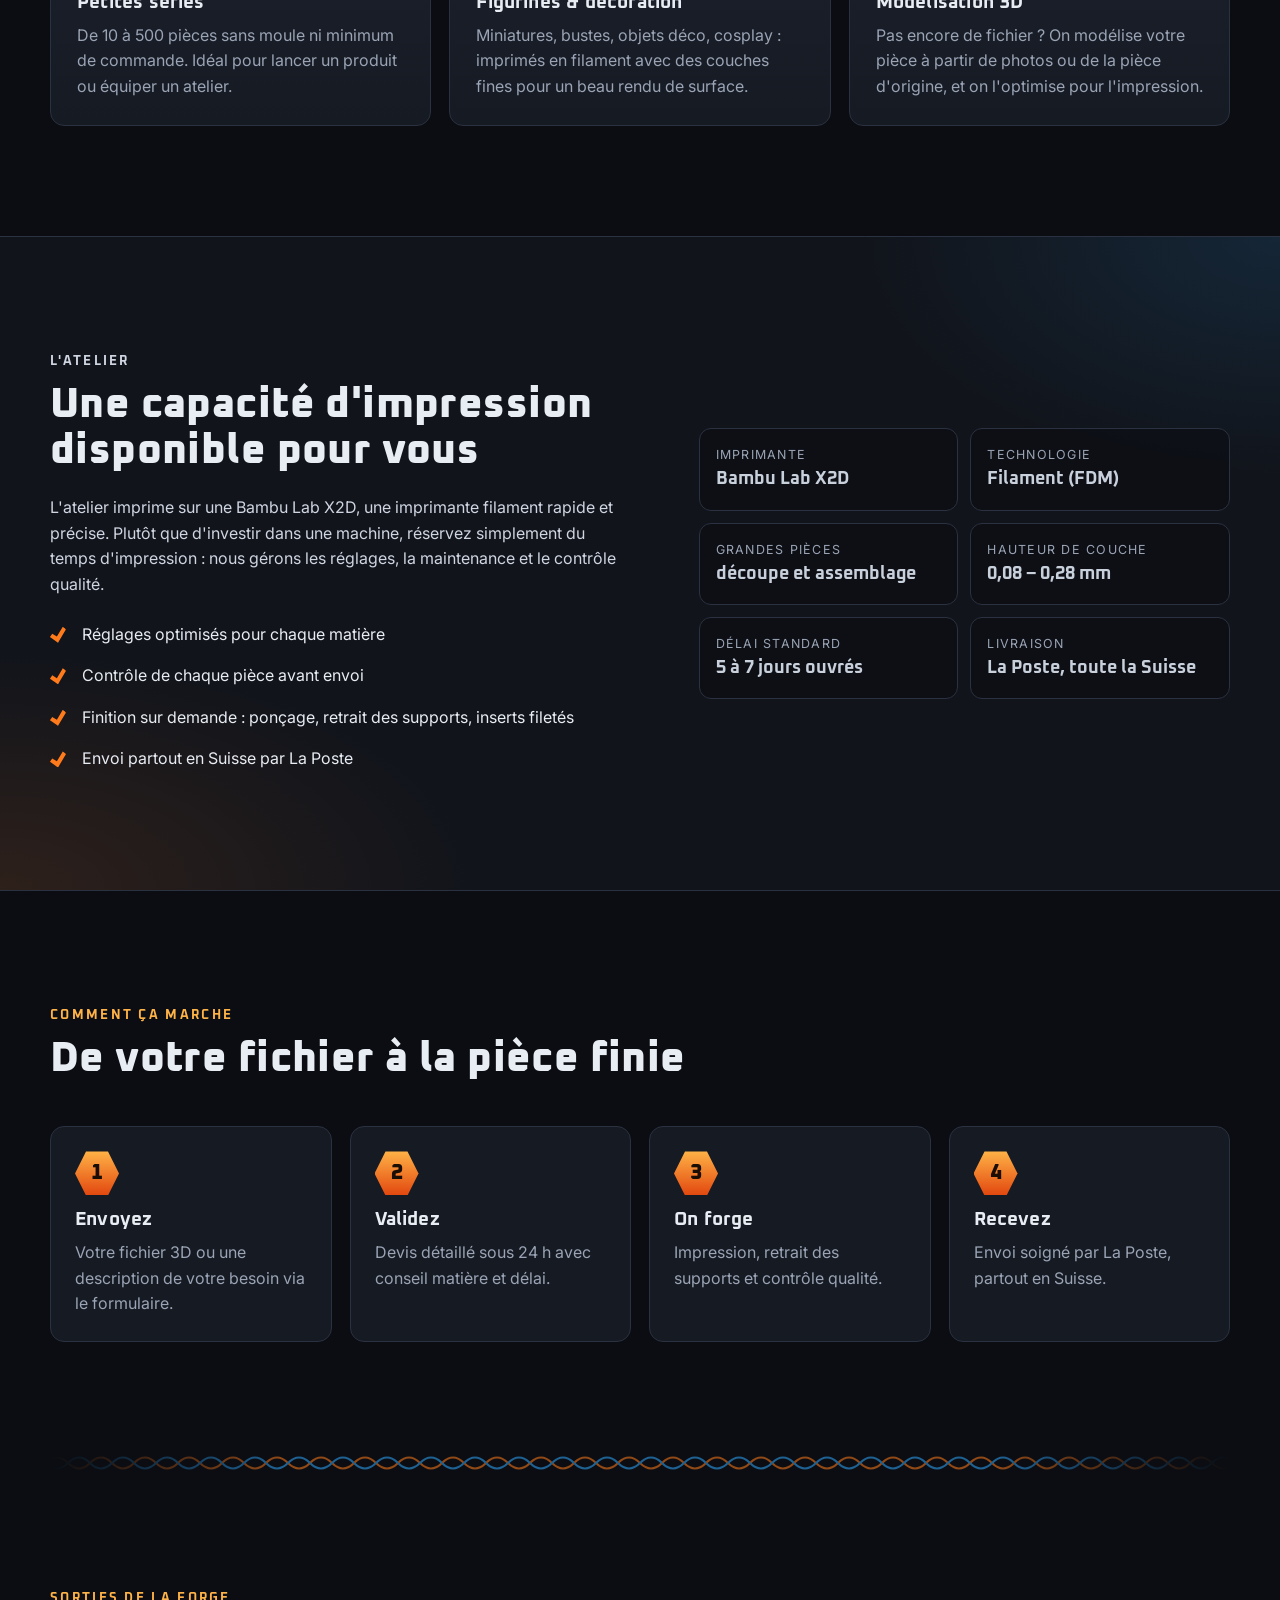
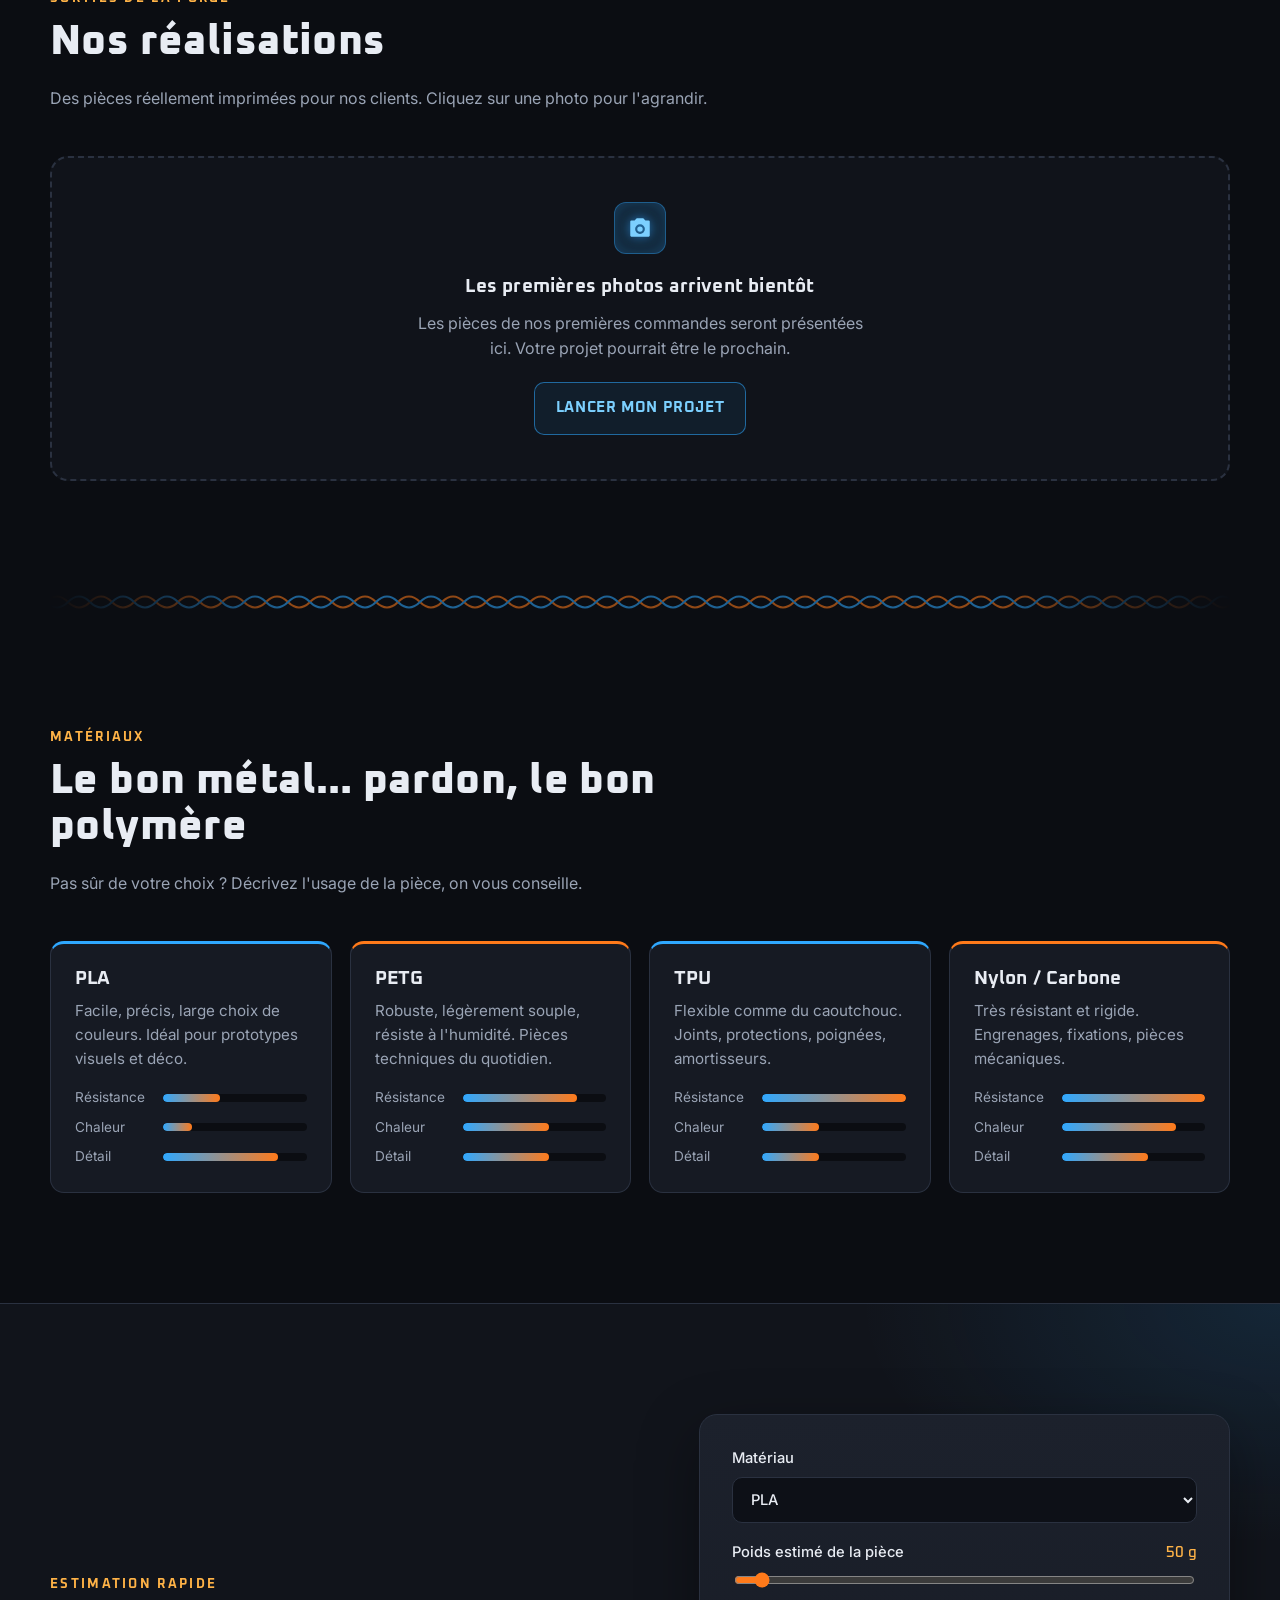
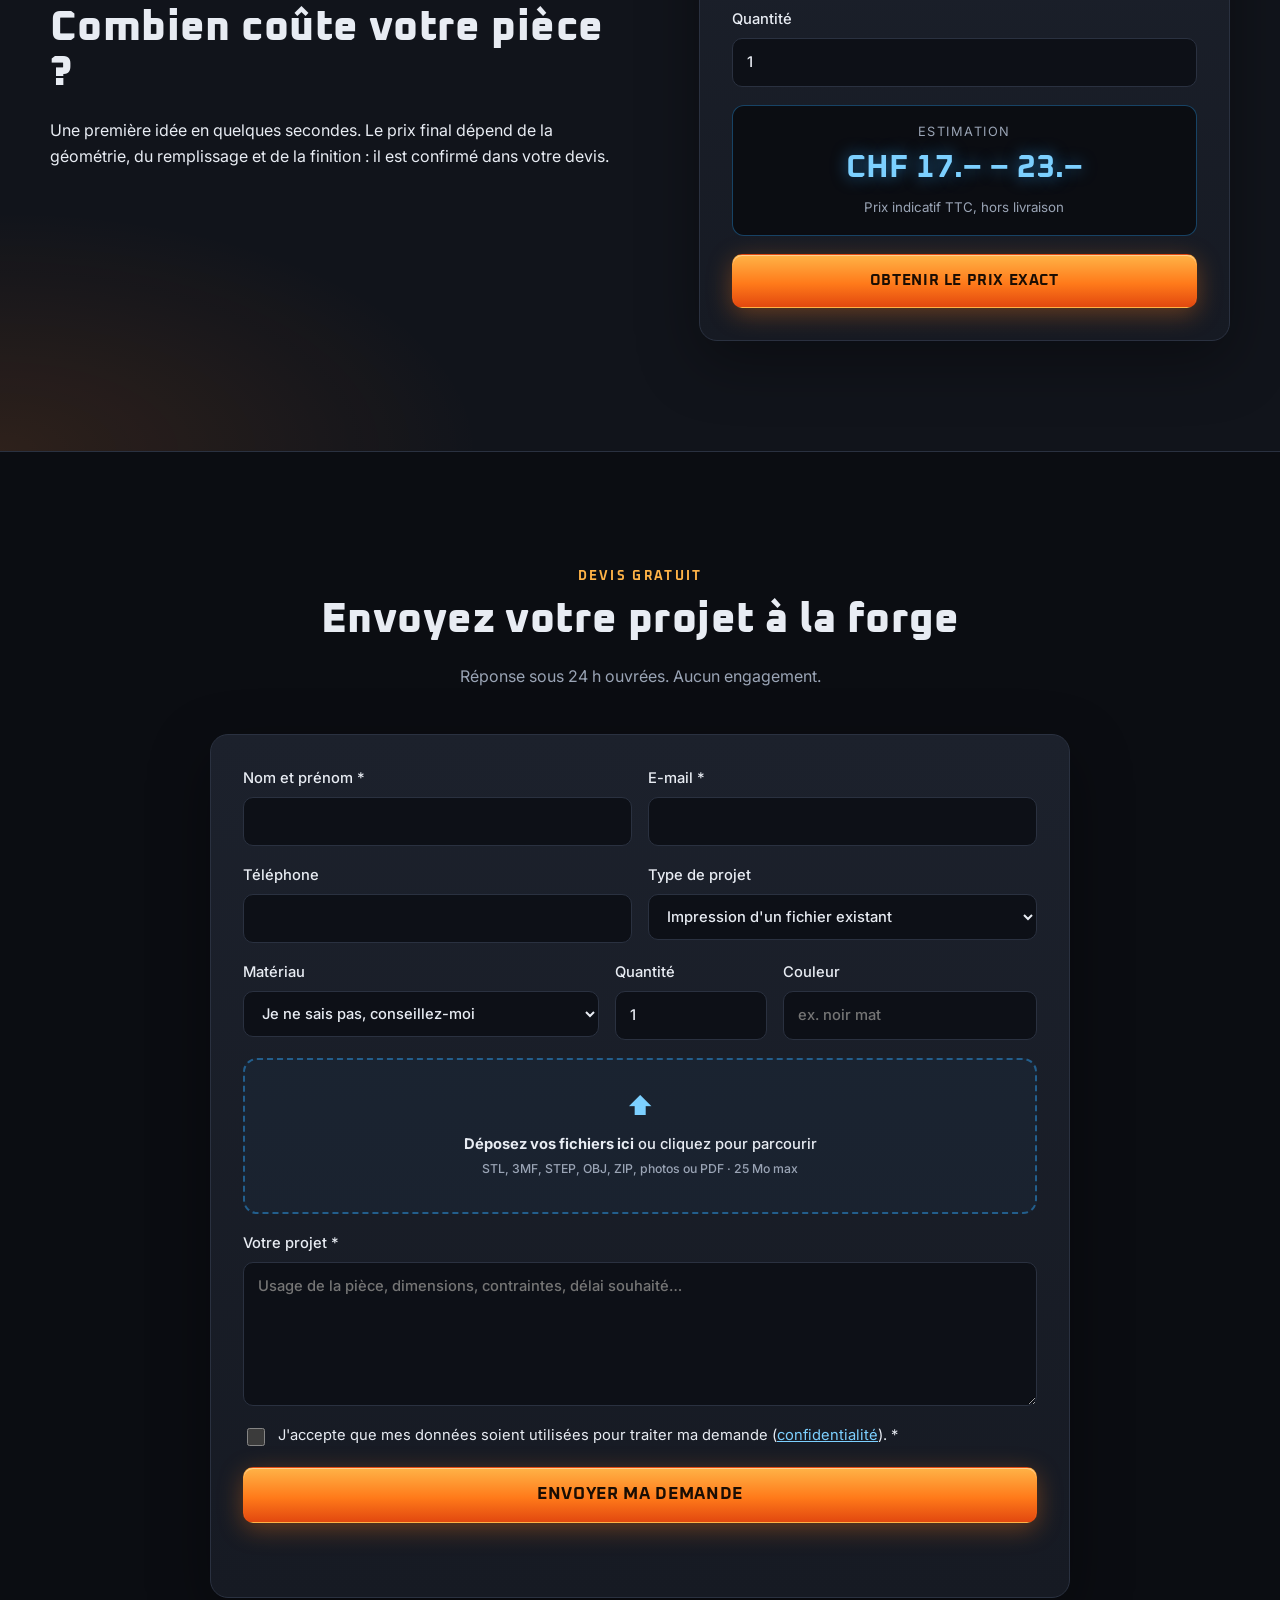
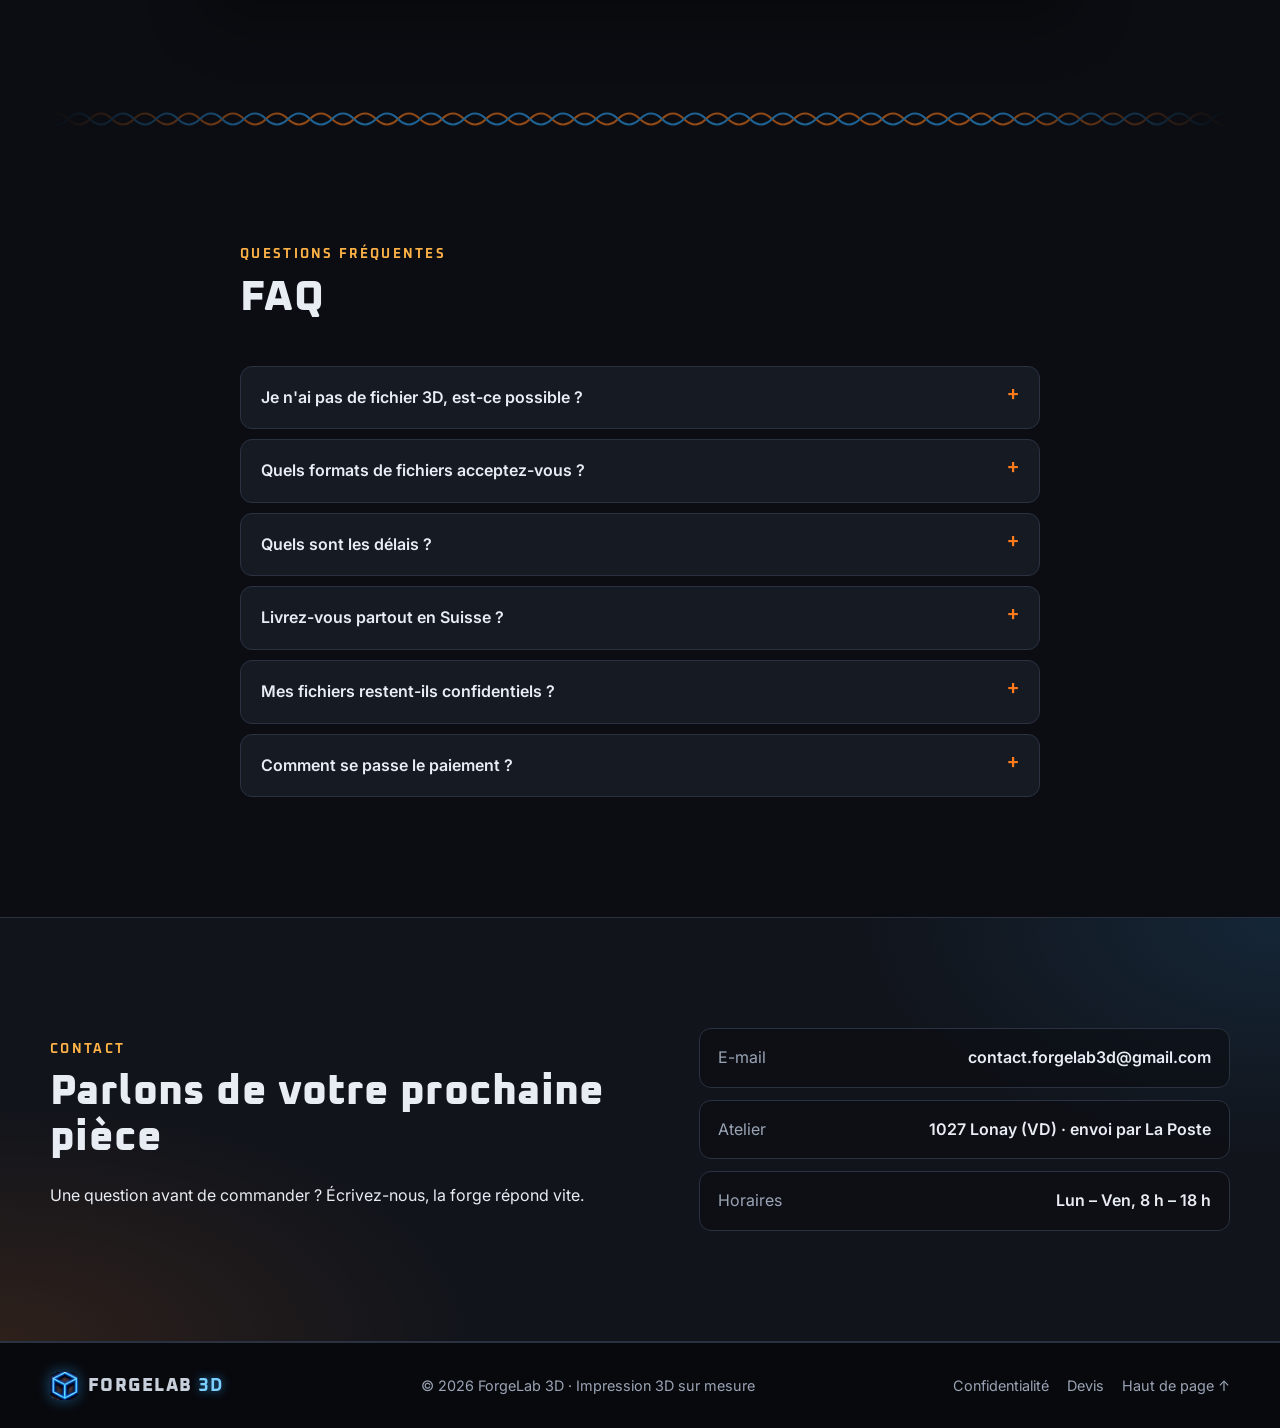
==== commit 25efeeab: "Délai 5 à 7 jours ouvrés, sans service express Co-Authored-By: Claude Opus 5.5 <noreply@anthropic.co" ====
--- a/index.html
+++ b/index.html
@@ -134,8 +134,8 @@
           <div class="spec"><span class="k">Technologie</span><span class="v">Filament (FDM)</span></div>
           <div class="spec"><span class="k">Grandes pièces</span><span class="v">découpe et assemblage</span></div>
           <div class="spec"><span class="k">Hauteur de couche</span><span class="v">0,08 – 0,28 mm</span></div>
-          <div class="spec"><span class="k">Délai standard</span><span class="v">3 à 5 jours ouvrés</span></div>
-          <div class="spec"><span class="k">Express</span><span class="v">24 – 48 h selon dispo</span></div>
+          <div class="spec"><span class="k">Délai standard</span><span class="v">5 à 7 jours ouvrés</span></div>
+          <div class="spec"><span class="k">Livraison</span><span class="v">La Poste, toute la Suisse</span></div>
         </div>
       </div>
     </section>
@@ -236,7 +236,6 @@
           <label>Quantité
             <input type="number" id="est-q" min="1" max="500" value="1" inputmode="numeric">
           </label>
-          <label class="inline"><input type="checkbox" id="est-express"><span>Express (24 – 48 h)</span></label>
           <div class="est-result" aria-live="polite">
             <span>Estimation</span>
             <strong id="est-price">CHF —</strong>
@@ -311,7 +310,7 @@
         </header>
         <details><summary>Je n'ai pas de fichier 3D, est-ce possible ?</summary><p>Oui. Envoyez des photos ou la pièce d'origine : nous proposons la modélisation 3D et vous la facturons à part, sur devis.</p></details>
         <details><summary>Quels formats de fichiers acceptez-vous ?</summary><p>STL, 3MF, OBJ et STEP. Pour les gros fichiers, un lien de téléchargement (WeTransfer, SwissTransfer, Drive) fonctionne aussi.</p></details>
-        <details><summary>Quels sont les délais ?</summary><p>3 à 5 jours ouvrés en général après validation du devis. Un service express en 24 – 48 h est possible selon la charge de l'atelier.</p></details>
+        <details><summary>Quels sont les délais ?</summary><p>Comptez 5 à 7 jours ouvrés après validation du devis, plus le temps d'acheminement par La Poste (1 à 2 jours).</p></details>
         <details><summary>Livrez-vous partout en Suisse ?</summary><p>Oui, toutes les commandes sont envoyées par La Poste, bien emballées, partout en Suisse.</p></details>
         <details><summary>Mes fichiers restent-ils confidentiels ?</summary><p>Toujours. Vos fichiers servent uniquement à votre commande et ne sont jamais partagés. Un accord de confidentialité peut être signé sur demande.</p></details>
         <details><summary>Comment se passe le paiement ?</summary><p>Par virement, TWINT ou facture QR après validation du devis. Pour les grosses séries, un acompte peut être demandé.</p></details>
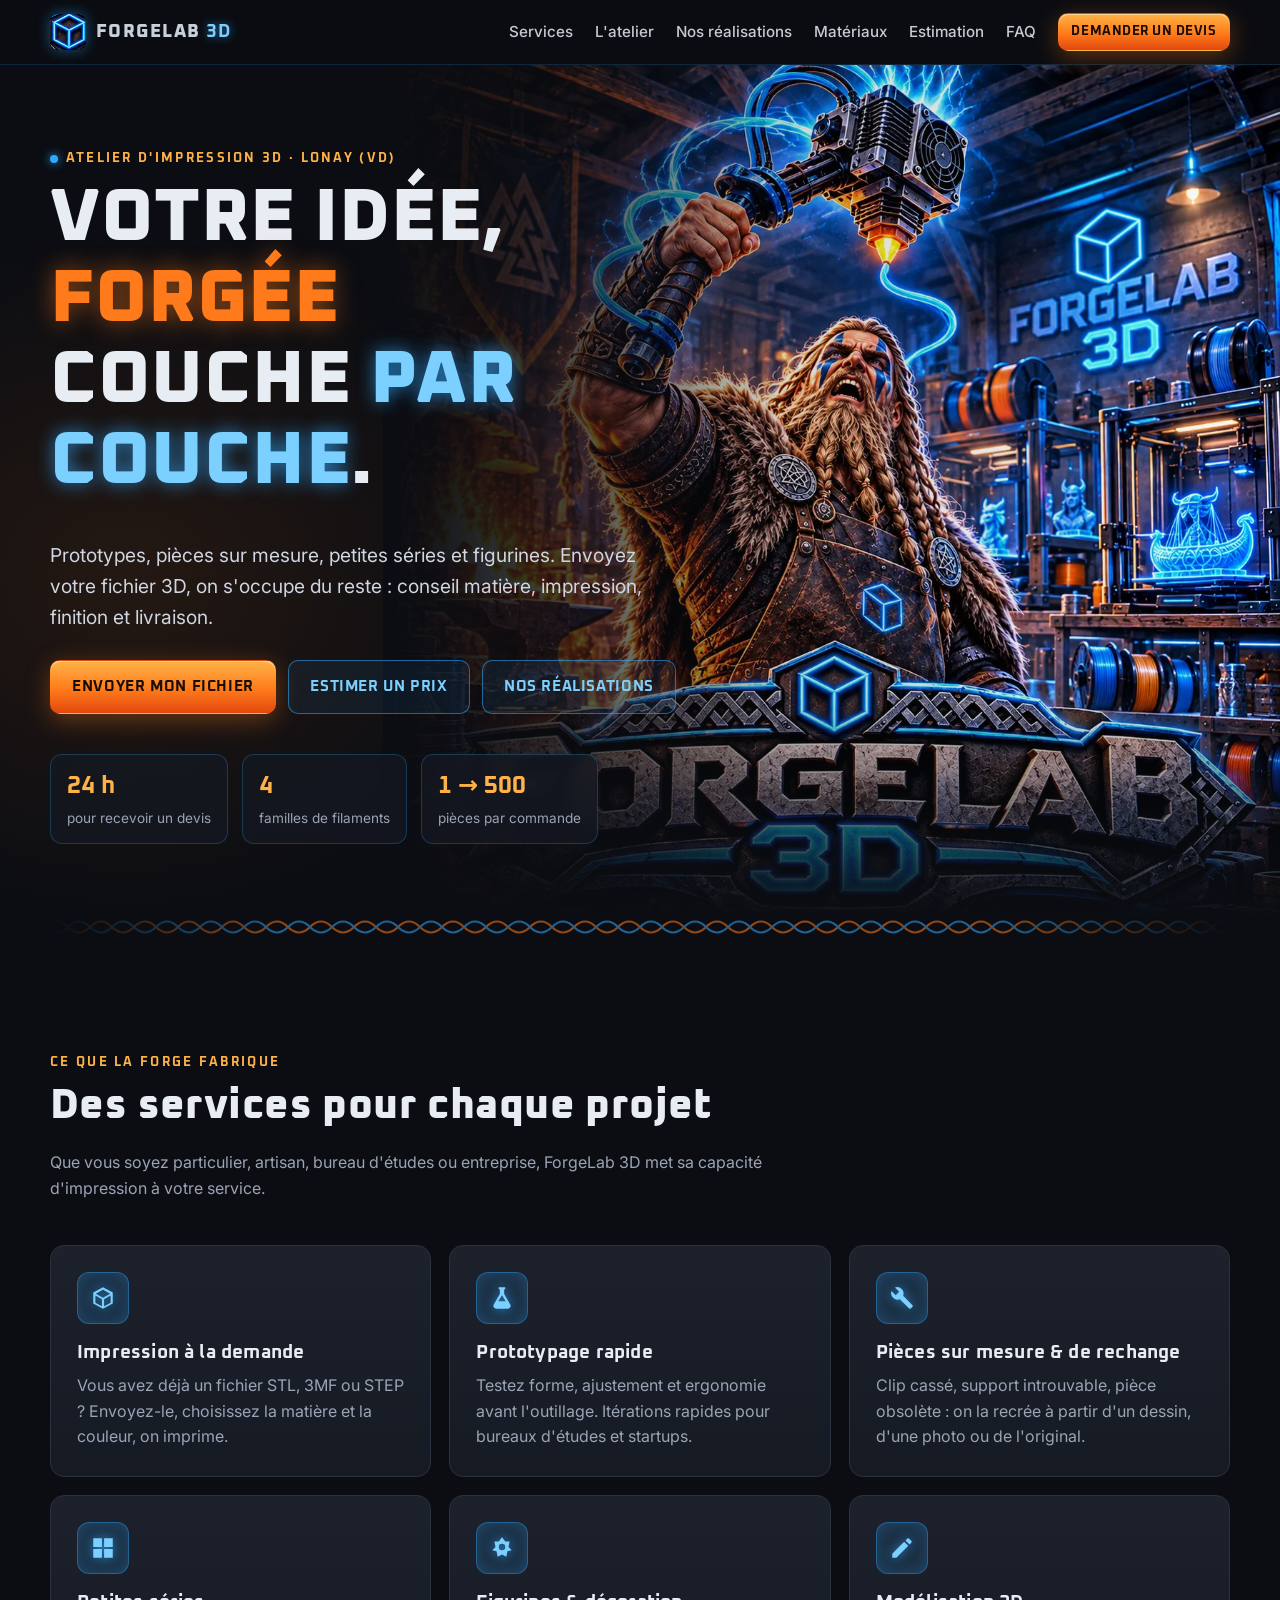
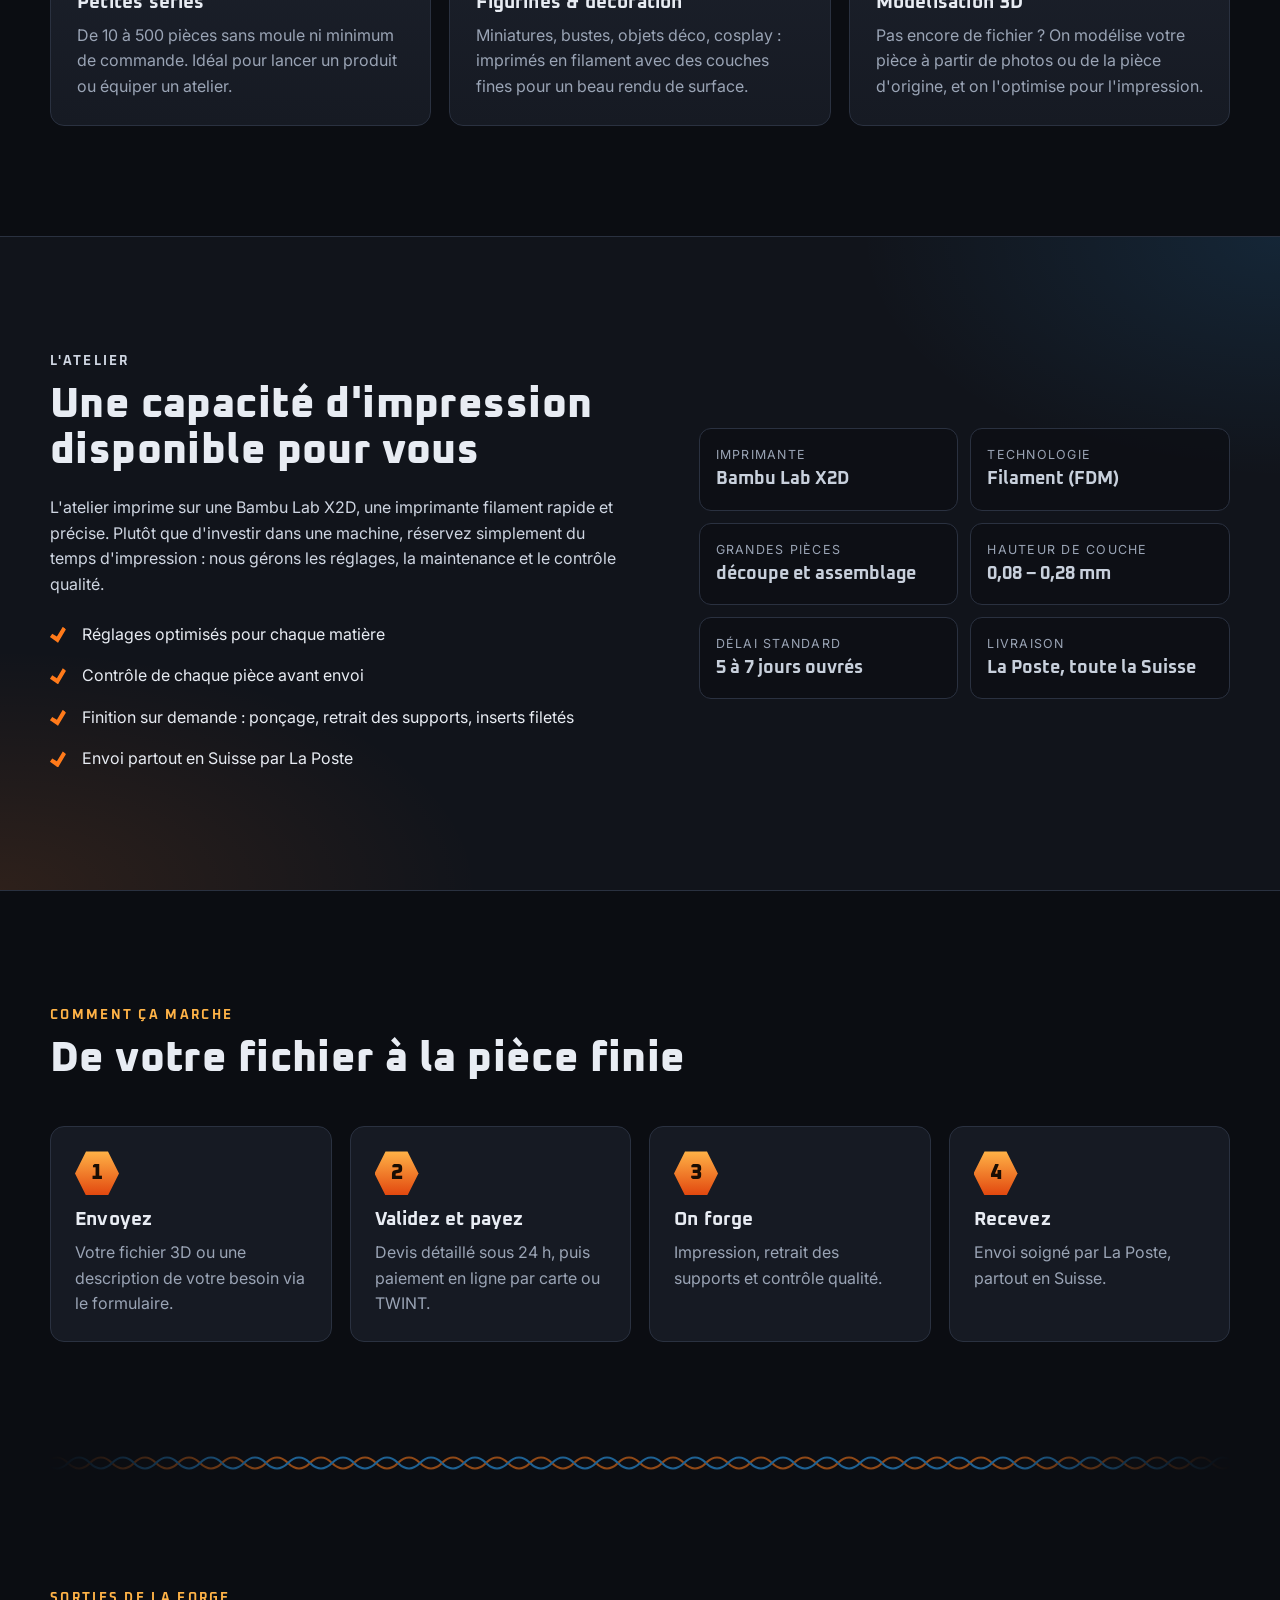
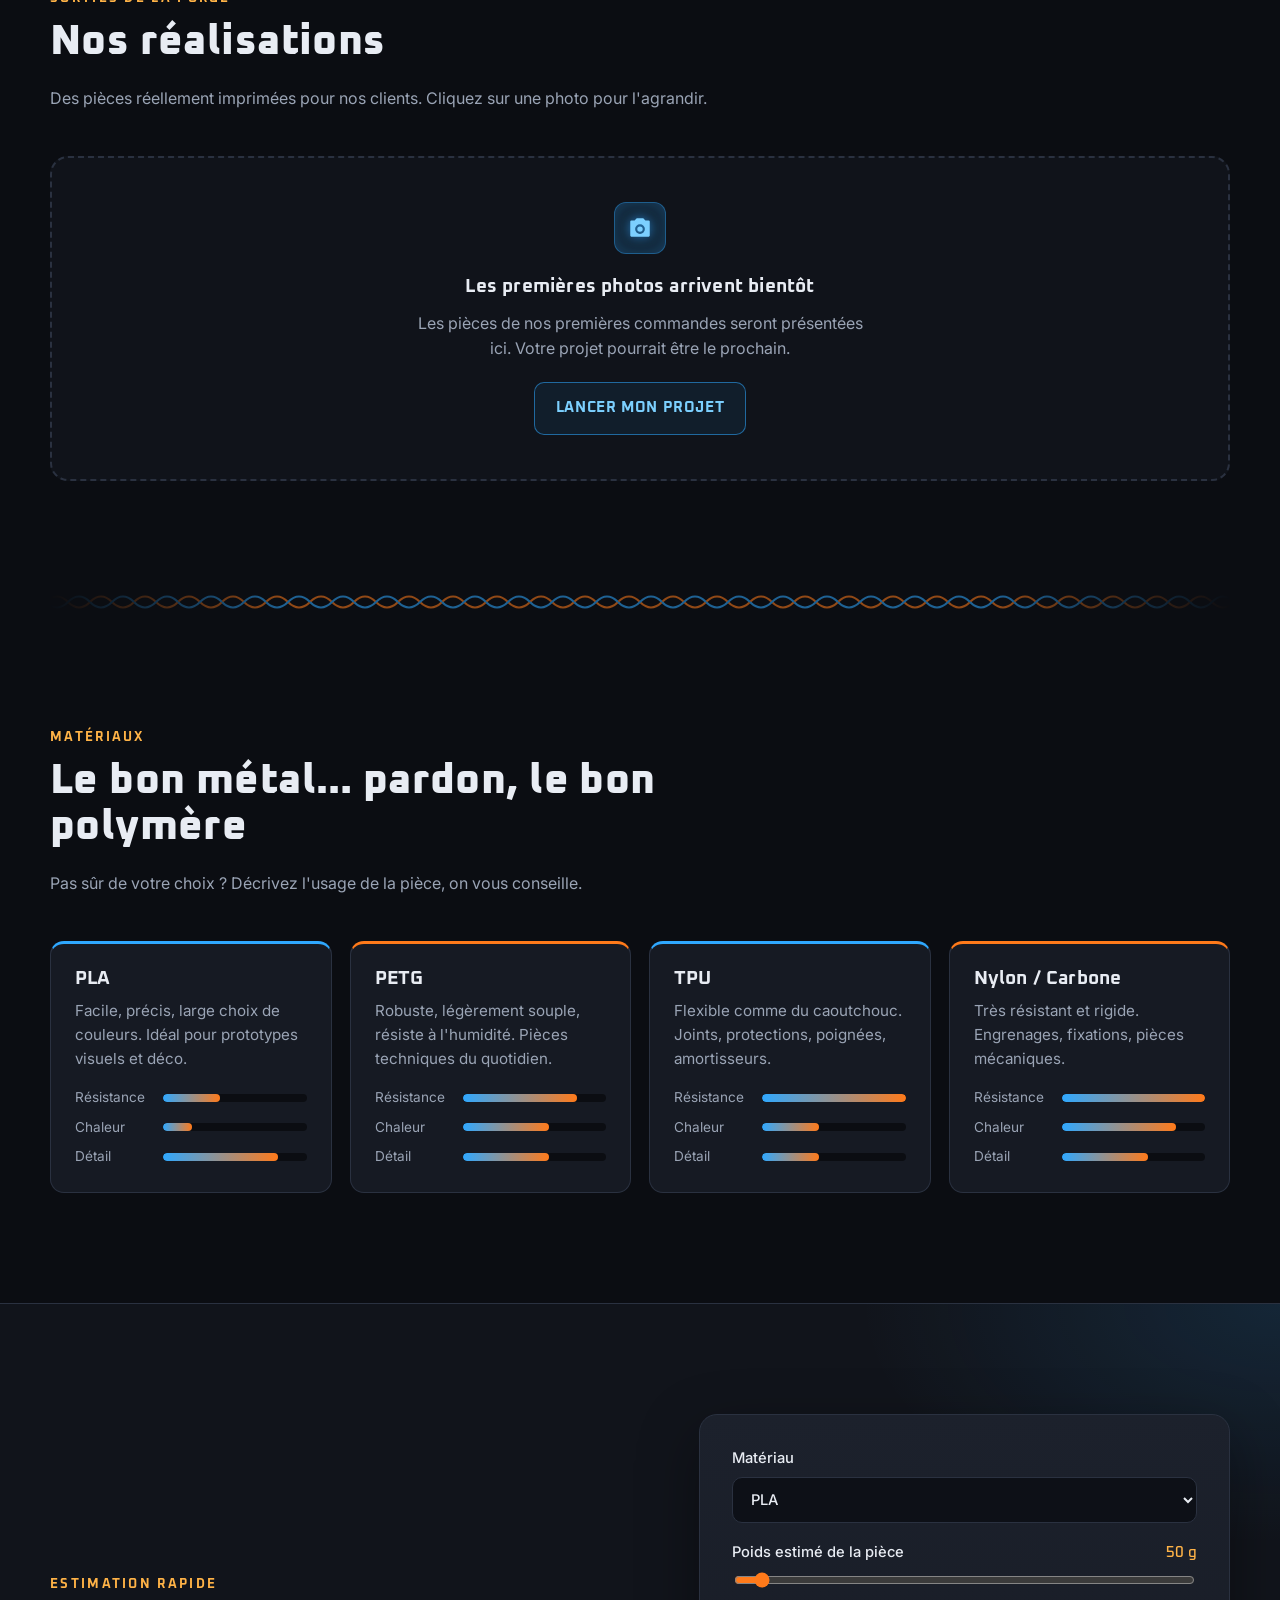
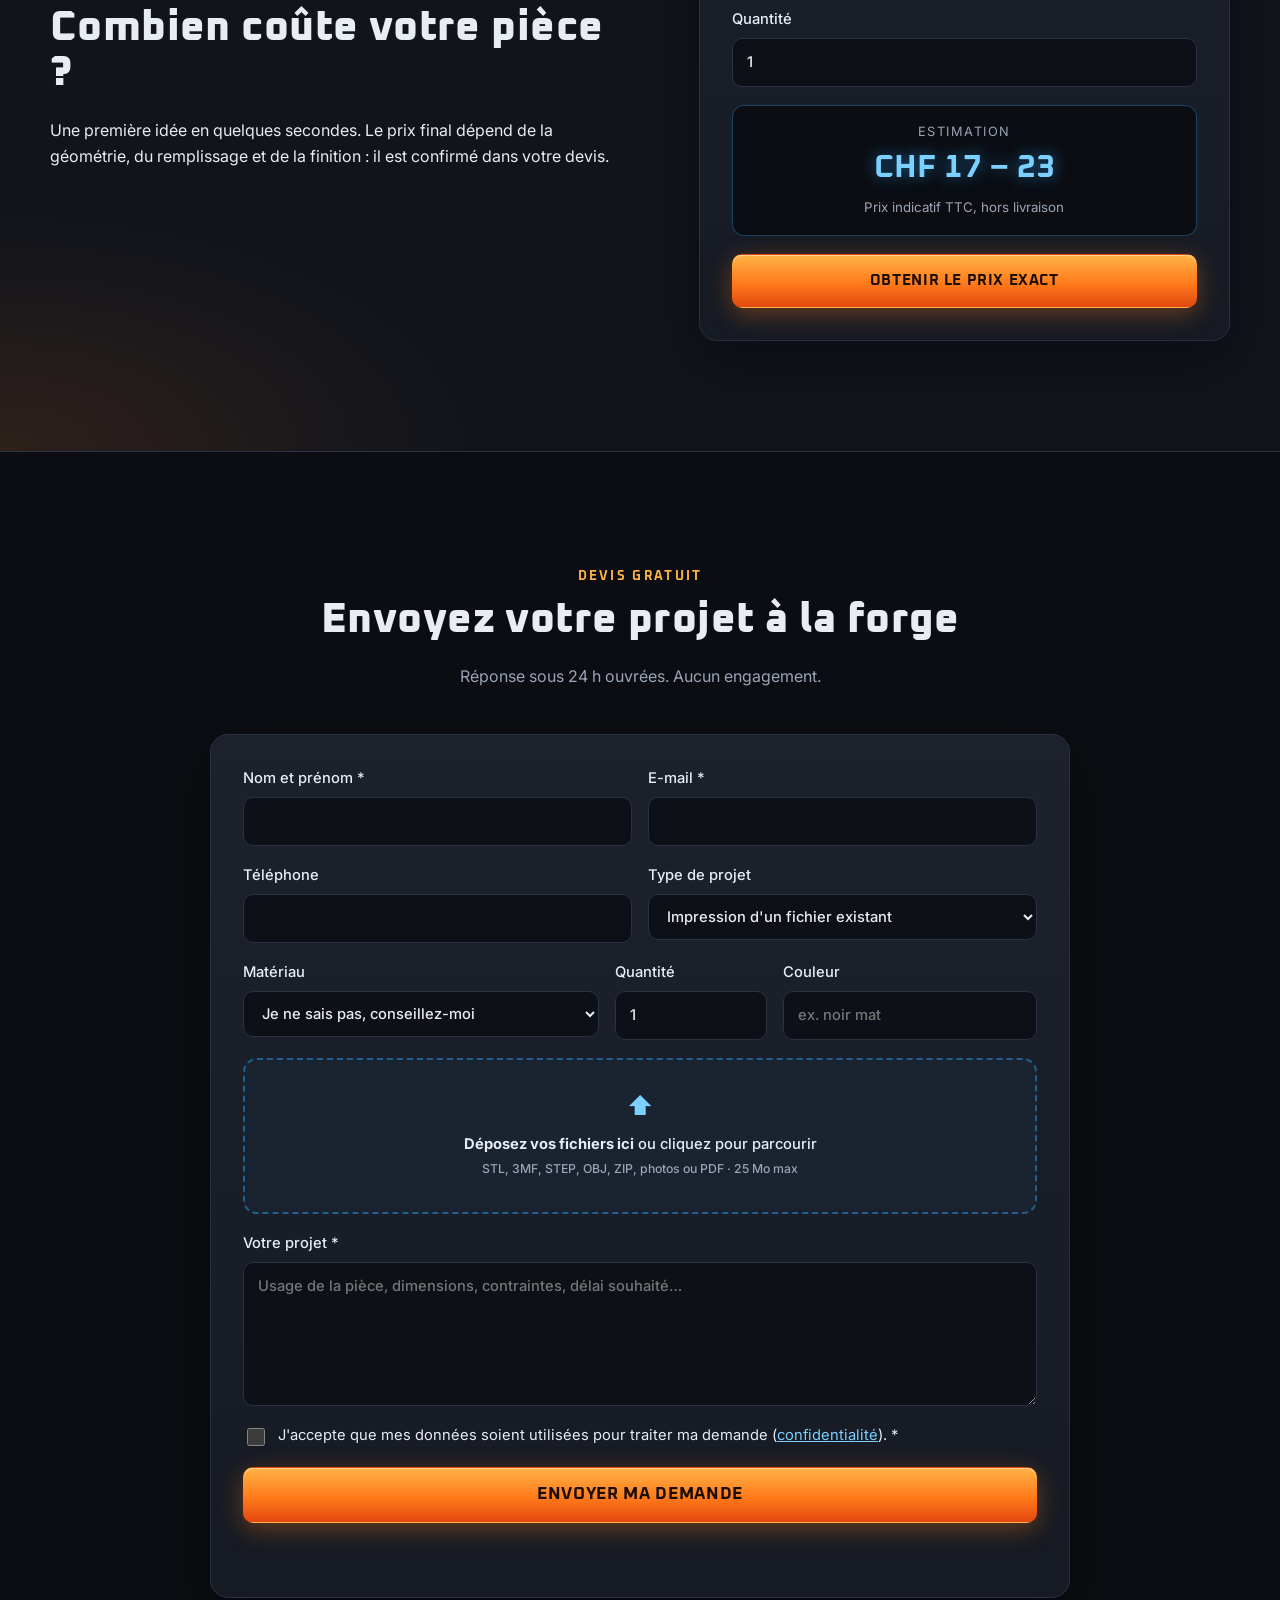
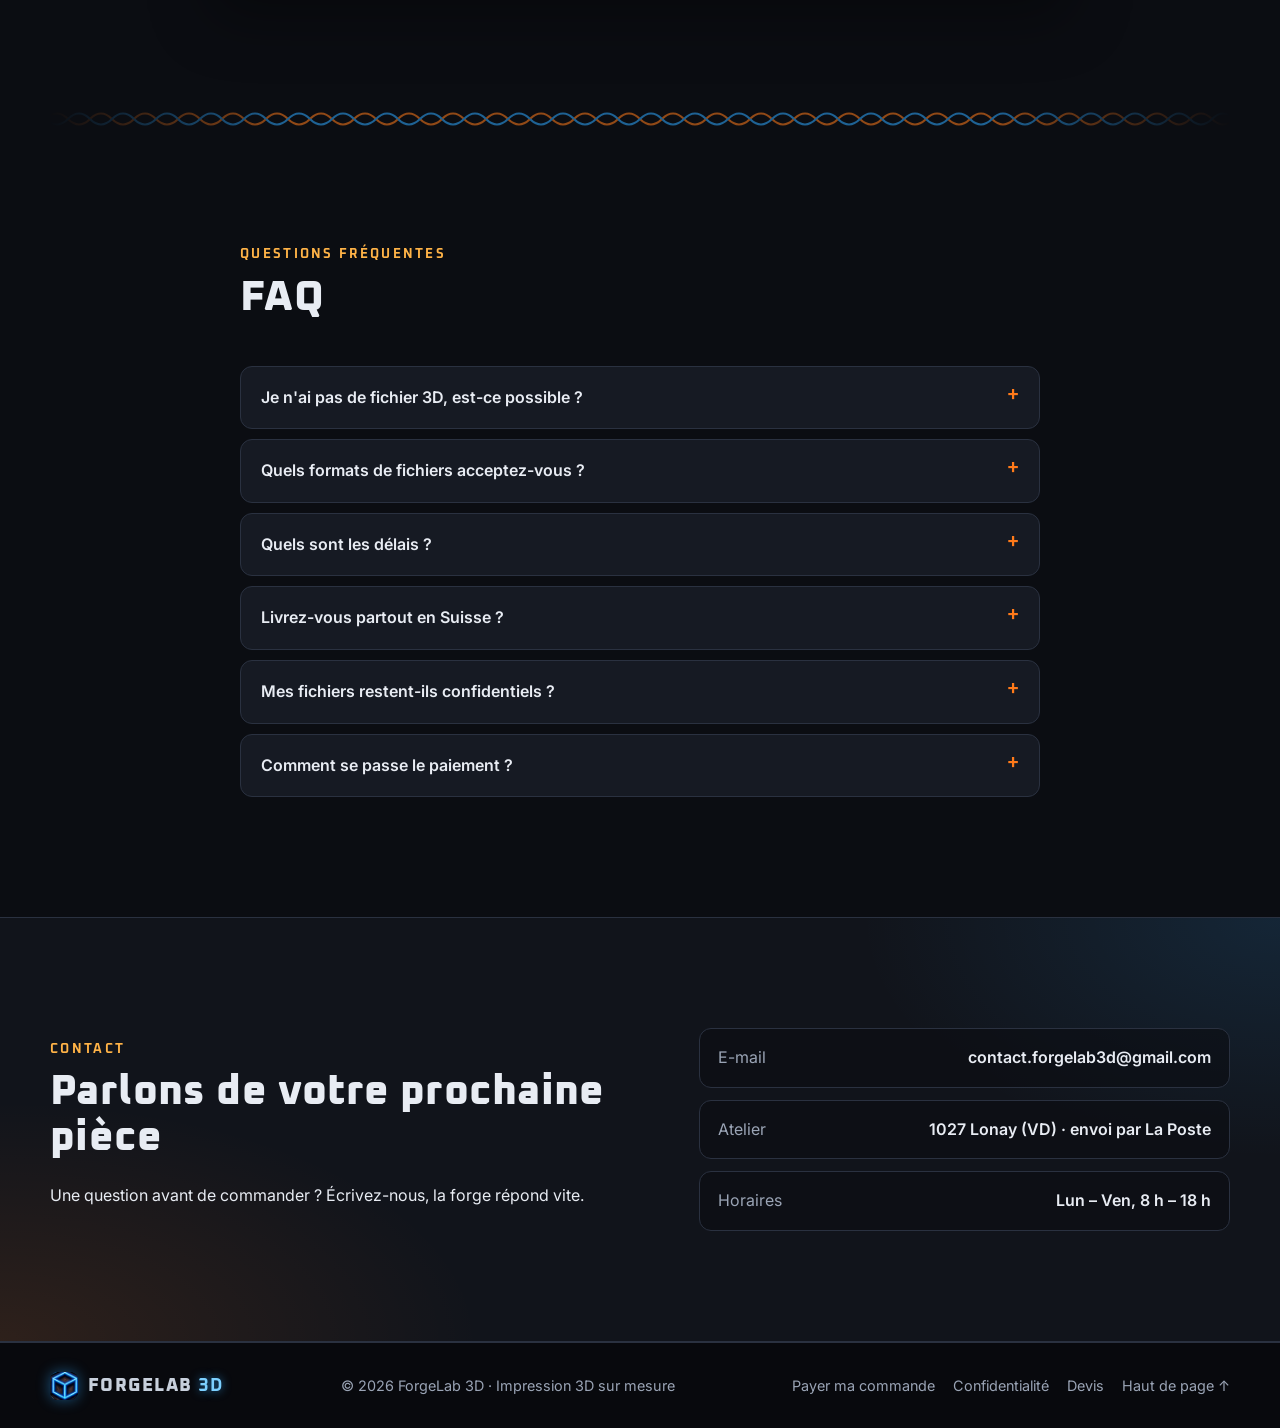
==== commit be71cd9d: "Paiement en ligne par carte et TWINT via liens de paiement - paiement.html : récapitulatif du devis " ====
--- a/index.html
+++ b/index.html
@@ -149,7 +149,7 @@
         </header>
         <ol class="steps">
           <li><span class="n">1</span><h3>Envoyez</h3><p>Votre fichier 3D ou une description de votre besoin via le formulaire.</p></li>
-          <li><span class="n">2</span><h3>Validez</h3><p>Devis détaillé sous 24 h avec conseil matière et délai.</p></li>
+          <li><span class="n">2</span><h3>Validez et payez</h3><p>Devis détaillé sous 24 h, puis paiement en ligne par carte ou TWINT.</p></li>
           <li><span class="n">3</span><h3>On forge</h3><p>Impression, retrait des supports et contrôle qualité.</p></li>
           <li><span class="n">4</span><h3>Recevez</h3><p>Envoi soigné par La Poste, partout en Suisse.</p></li>
         </ol>
@@ -313,7 +313,7 @@
         <details><summary>Quels sont les délais ?</summary><p>Comptez 5 à 7 jours ouvrés après validation du devis, plus le temps d'acheminement par La Poste (1 à 2 jours).</p></details>
         <details><summary>Livrez-vous partout en Suisse ?</summary><p>Oui, toutes les commandes sont envoyées par La Poste, bien emballées, partout en Suisse.</p></details>
         <details><summary>Mes fichiers restent-ils confidentiels ?</summary><p>Toujours. Vos fichiers servent uniquement à votre commande et ne sont jamais partagés. Un accord de confidentialité peut être signé sur demande.</p></details>
-        <details><summary>Comment se passe le paiement ?</summary><p>Par virement, TWINT ou facture QR après validation du devis. Pour les grosses séries, un acompte peut être demandé.</p></details>
+        <details><summary>Comment se passe le paiement ?</summary><p>Une fois le devis validé, vous recevez par e-mail un lien de paiement sécurisé : carte bancaire (Visa, Mastercard) ou TWINT. L'impression démarre dès réception du paiement.</p></details>
       </div>
     </section>
 
@@ -345,7 +345,7 @@
     <div class="wrap footer-inner">
       <a class="brand" href="#top"><img src="assets/img/favicon-64.png" alt="" width="28" height="28"><span>FORGELAB <b>3D</b></span></a>
       <p>© <span id="year">2026</span> ForgeLab 3D · Impression 3D sur mesure</p>
-      <nav><a href="confidentialite.html">Confidentialité</a><a href="#devis">Devis</a><a href="#top">Haut de page ↑</a></nav>
+      <nav><a href="paiement.html">Payer ma commande</a><a href="confidentialite.html">Confidentialité</a><a href="#devis">Devis</a><a href="#top">Haut de page ↑</a></nav>
     </div>
   </footer>
 
--- a/css/style.css
+++ b/css/style.css
@@ -377,3 +377,36 @@
   .tabbar .tab-cta { color: var(--fire-2); }
   body { padding-bottom: calc(68px + env(safe-area-inset-bottom, 0px)); }
 }
+
+/* Payment pages */
+.pay-page { padding-block: clamp(40px, 7vw, 80px); }
+.pay-wrap { width: min(640px, 100% - 32px); display: grid; gap: 22px; }
+.pay-wrap h1 { font-size: clamp(2rem, 6vw, 2.8rem); margin: 0; }
+.pay-intro { color: var(--muted); margin: 0; }
+.pay-card {
+  background: linear-gradient(180deg, var(--panel-2), var(--panel)); border: 1px solid var(--line);
+  border-radius: 18px; padding: clamp(20px, 4vw, 30px); display: grid; gap: 18px;
+  box-shadow: 0 20px 60px rgba(0,0,0,.35);
+}
+.pay-card[hidden] { display: none; }
+.pay-card h2 { font-size: 1.4rem; margin: 0; }
+.pay-card p { margin: 0; color: #cfd6e2; }
+.pay-summary { margin: 0; display: grid; gap: 10px; }
+.pay-summary > div { display: flex; justify-content: space-between; gap: 12px; padding-bottom: 10px; border-bottom: 1px solid var(--line); }
+.pay-summary > div[hidden] { display: none; }
+.pay-summary dt { color: var(--muted); }
+.pay-summary dd { margin: 0; font-weight: 600; text-align: right; overflow-wrap: anywhere; }
+.pay-summary .total { border: 0; padding: 6px 0 0; align-items: baseline; }
+.pay-summary .total dd { font-family: var(--head); font-size: 2rem; color: var(--neon-2); text-shadow: 0 0 16px rgba(47,168,255,.55); font-variant-numeric: tabular-nums; }
+.pay-btn { width: 100%; }
+.pay-methods { list-style: none; margin: 0; padding: 0; display: grid; grid-template-columns: 1fr 1fr; gap: 10px; }
+.pay-methods li { background: #0b0d12; border: 1px solid var(--line); border-radius: 12px; padding: 12px; font-weight: 700; font-family: var(--head); text-align: center; }
+.pay-methods small { display: block; font: 400 .8rem var(--body); color: var(--muted); }
+.pay-note { font-size: .88rem; color: var(--muted) !important; }
+.pay-steps { list-style: none; margin: 0; padding: 0; display: grid; gap: 10px; counter-reset: p; }
+.pay-steps li { counter-increment: p; display: grid; grid-template-columns: 34px 1fr; column-gap: 12px; align-items: start; }
+.pay-steps li::before { content: counter(p); grid-row: span 2; width: 34px; height: 34px; display: grid; place-items: center; border-radius: 50%; border: 1px solid rgba(255,122,26,.6); color: var(--fire-2); font: 800 1rem var(--head); }
+.pay-steps span { color: var(--muted); font-size: .92rem; }
+.pay-thanks { justify-items: center; text-align: center; }
+.pay-thanks .icon { margin: 0; }
+textarea[readonly] { font-size: .9rem; color: #cfd6e2; }
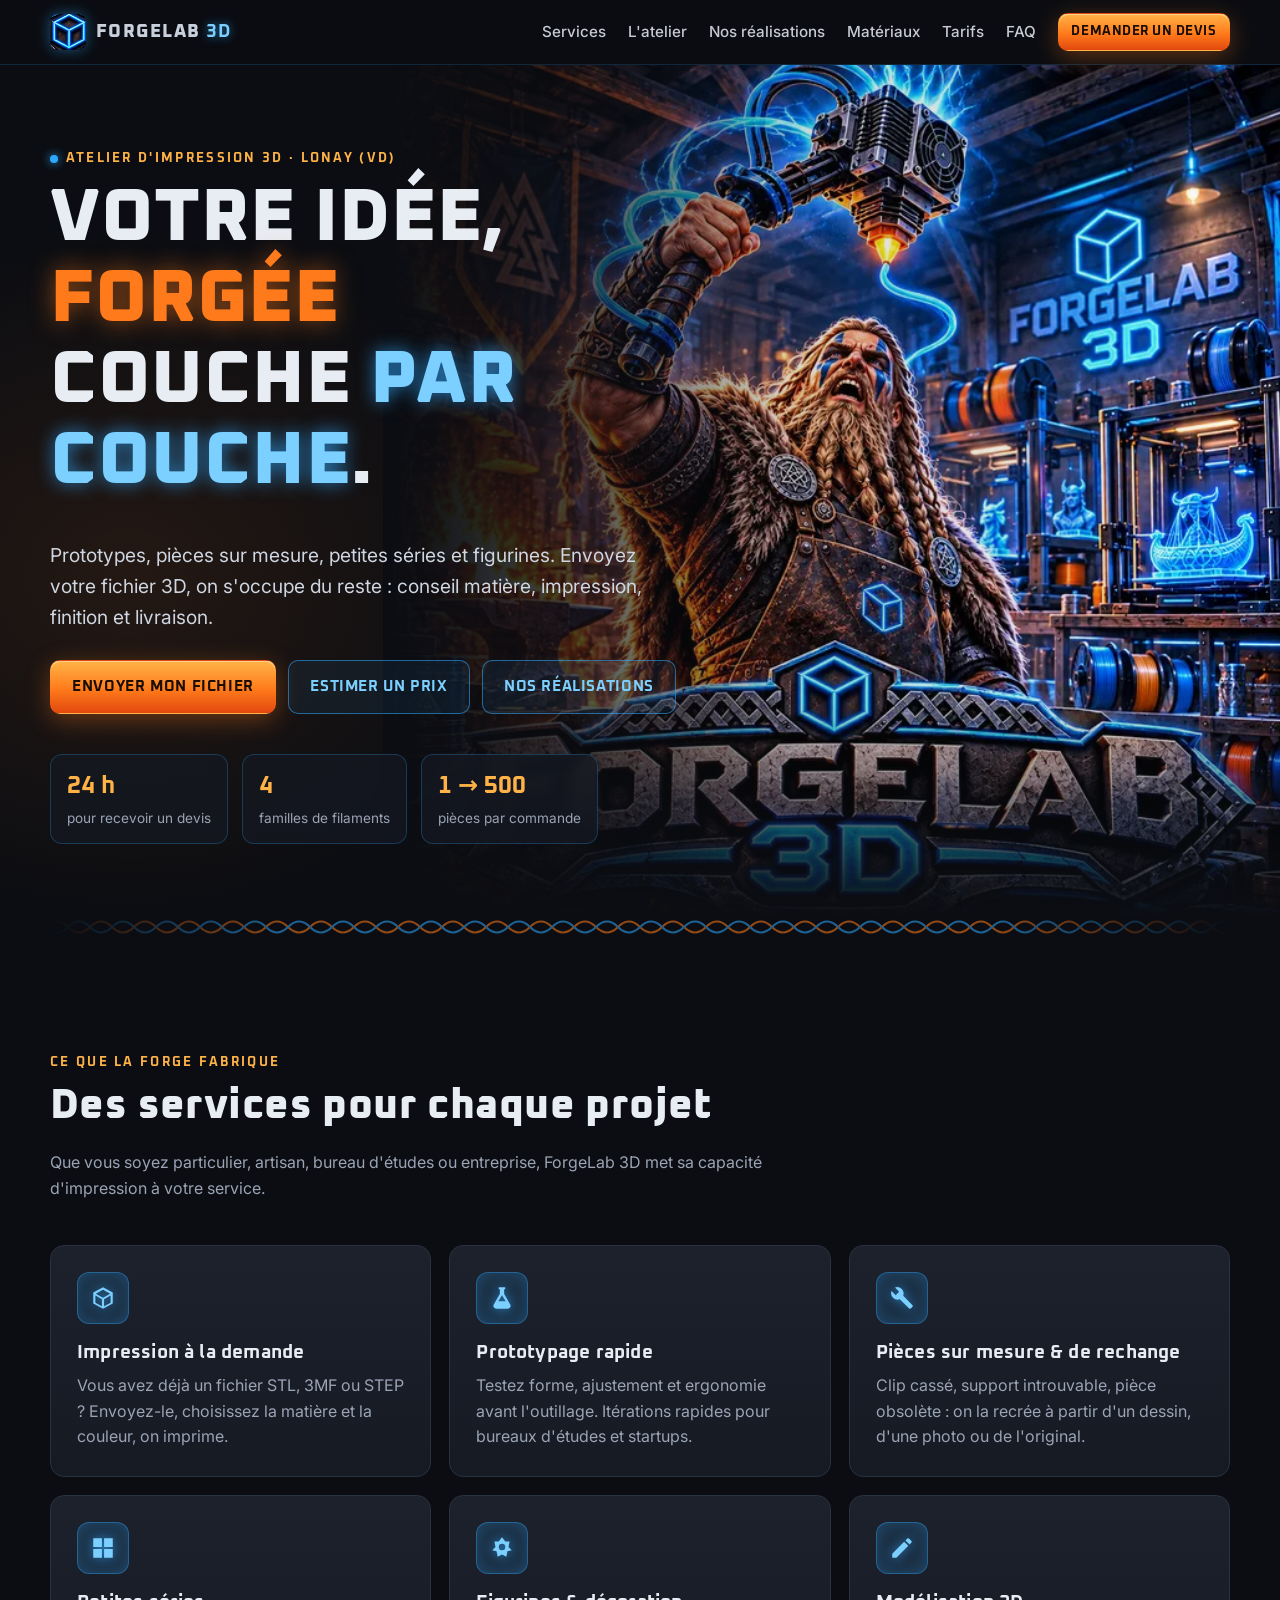
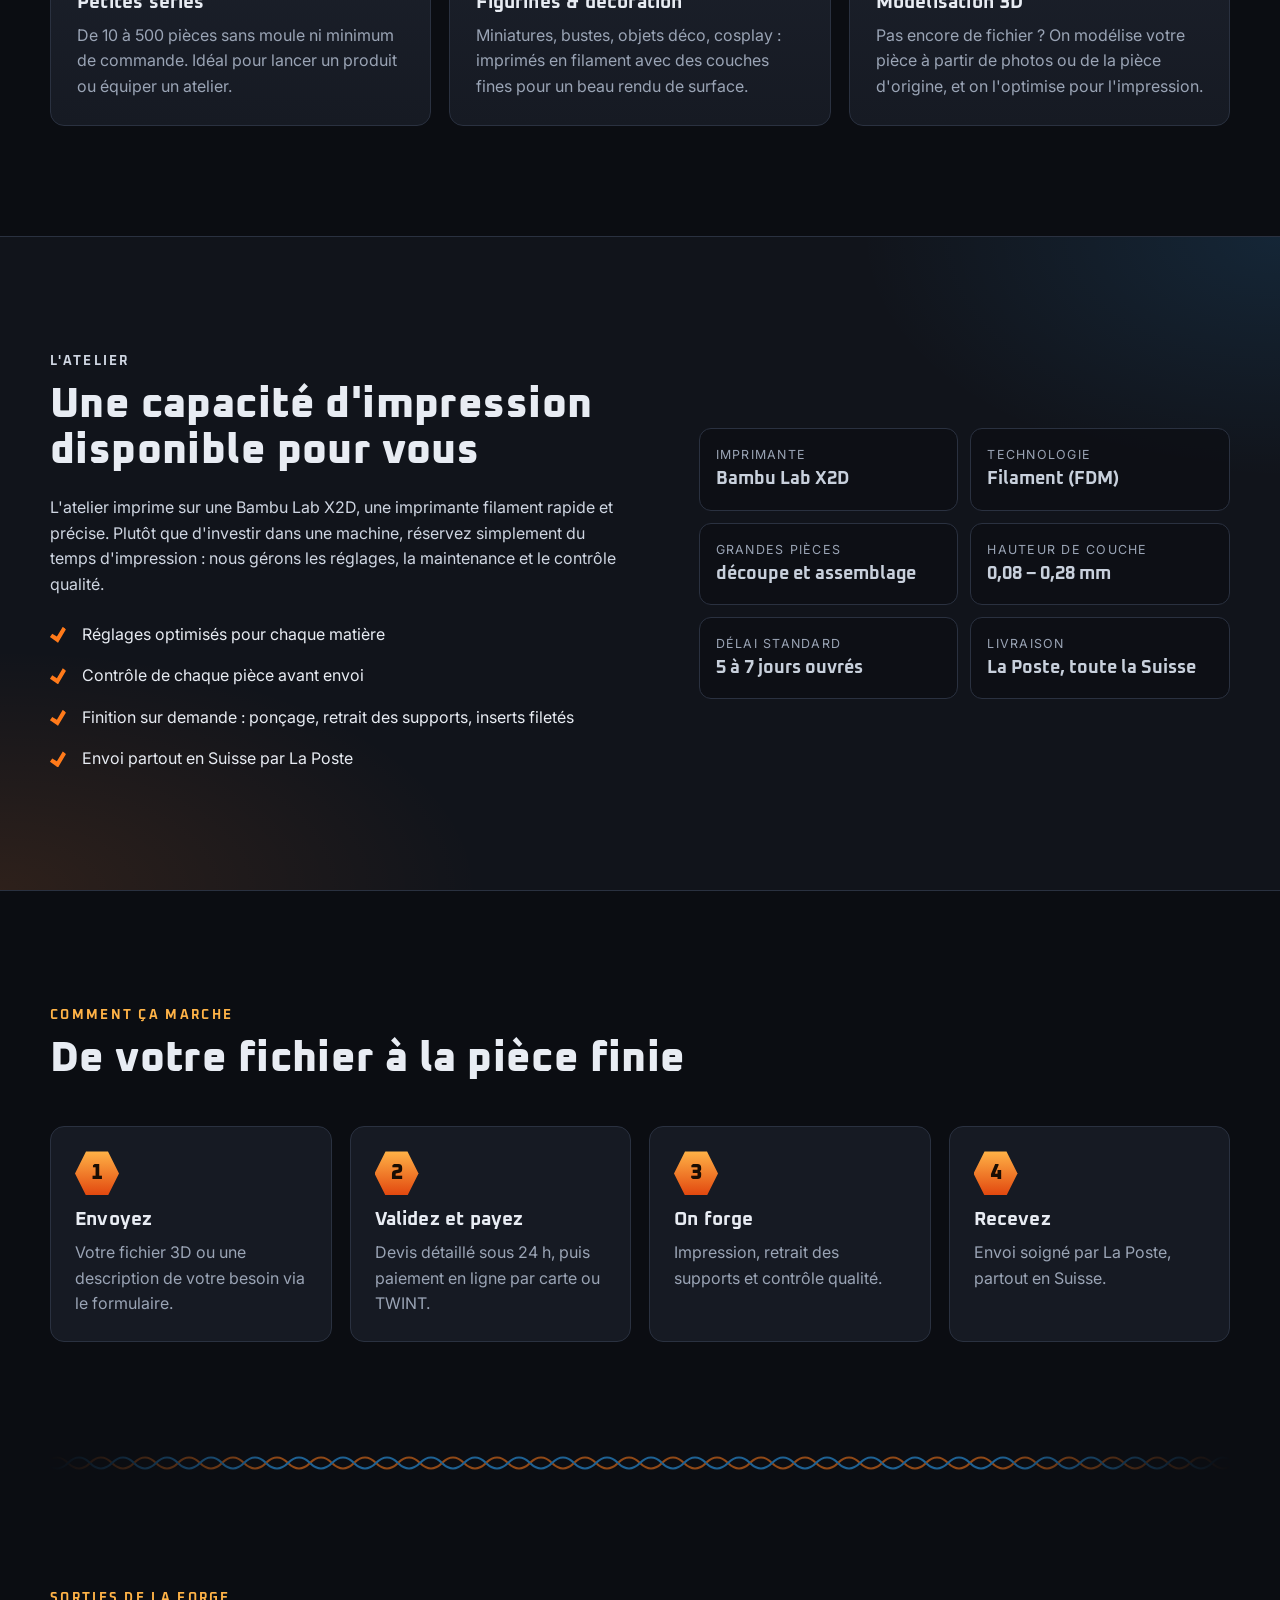
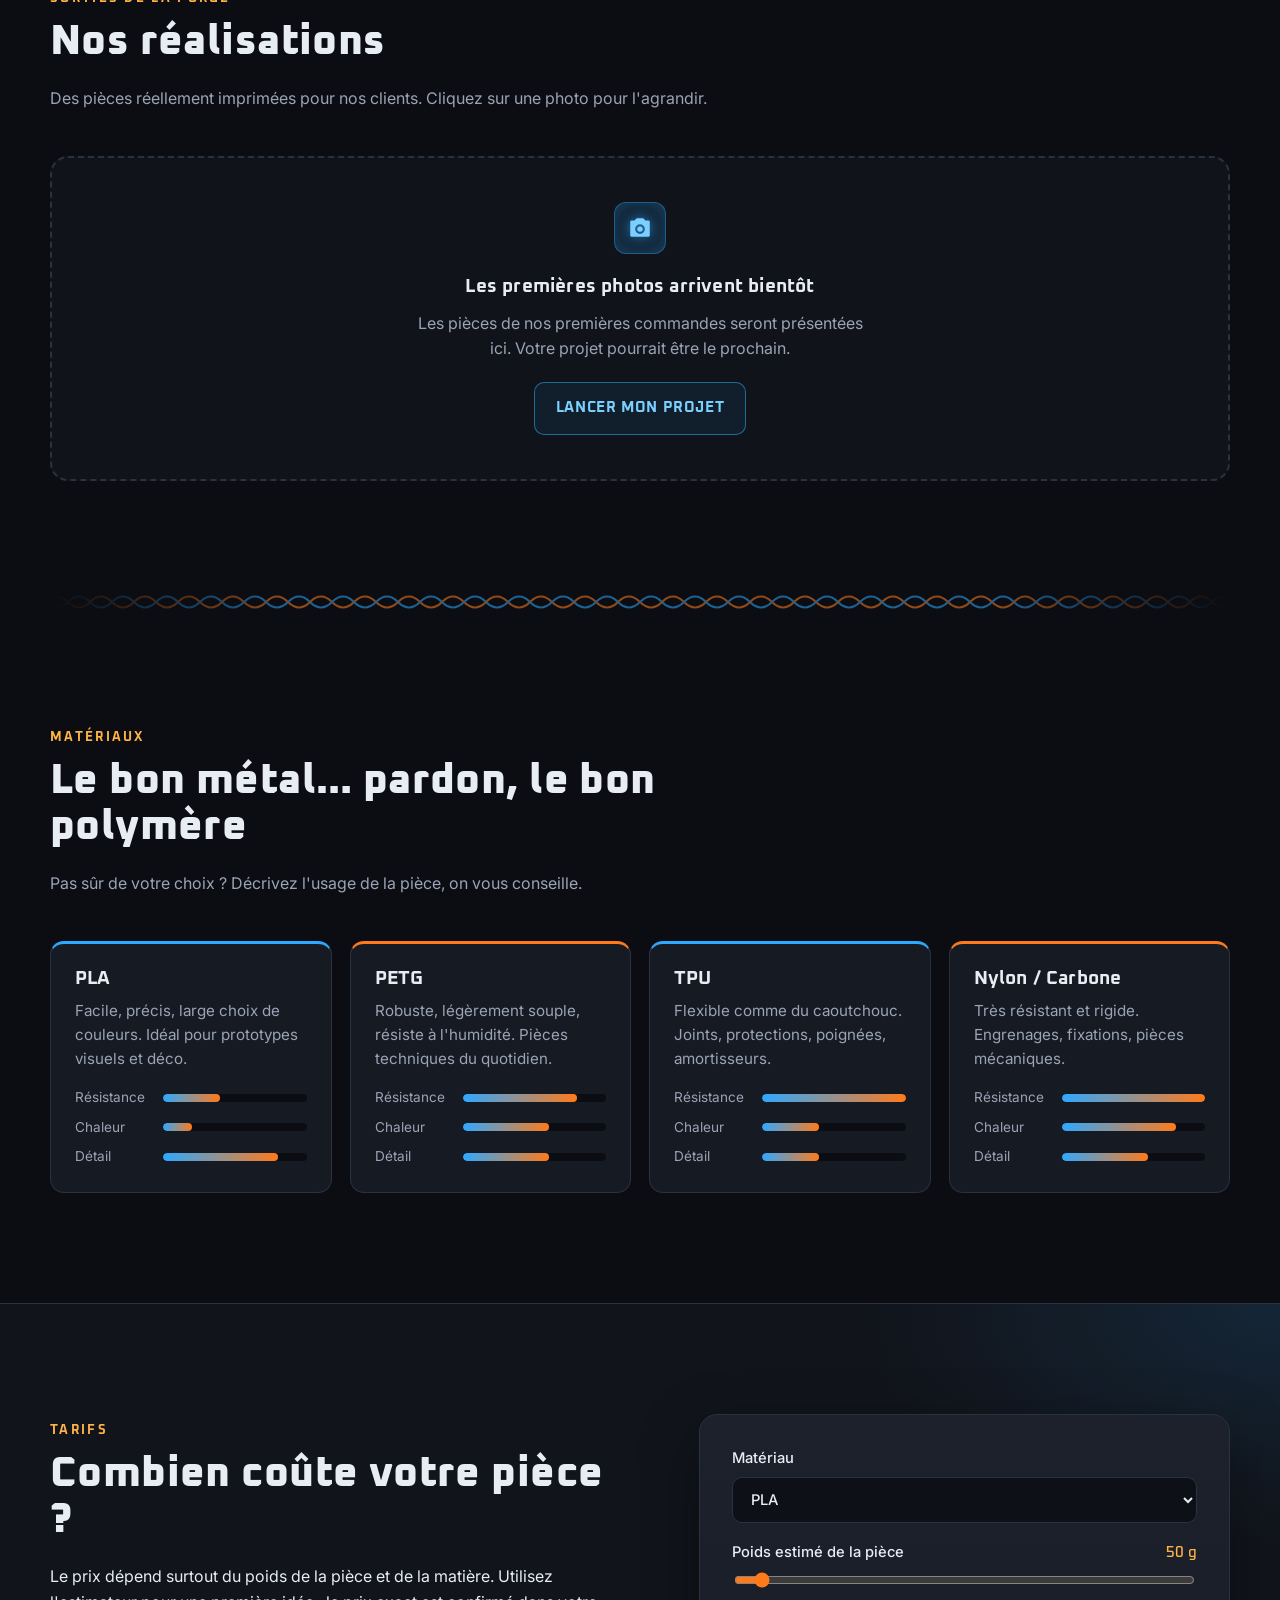
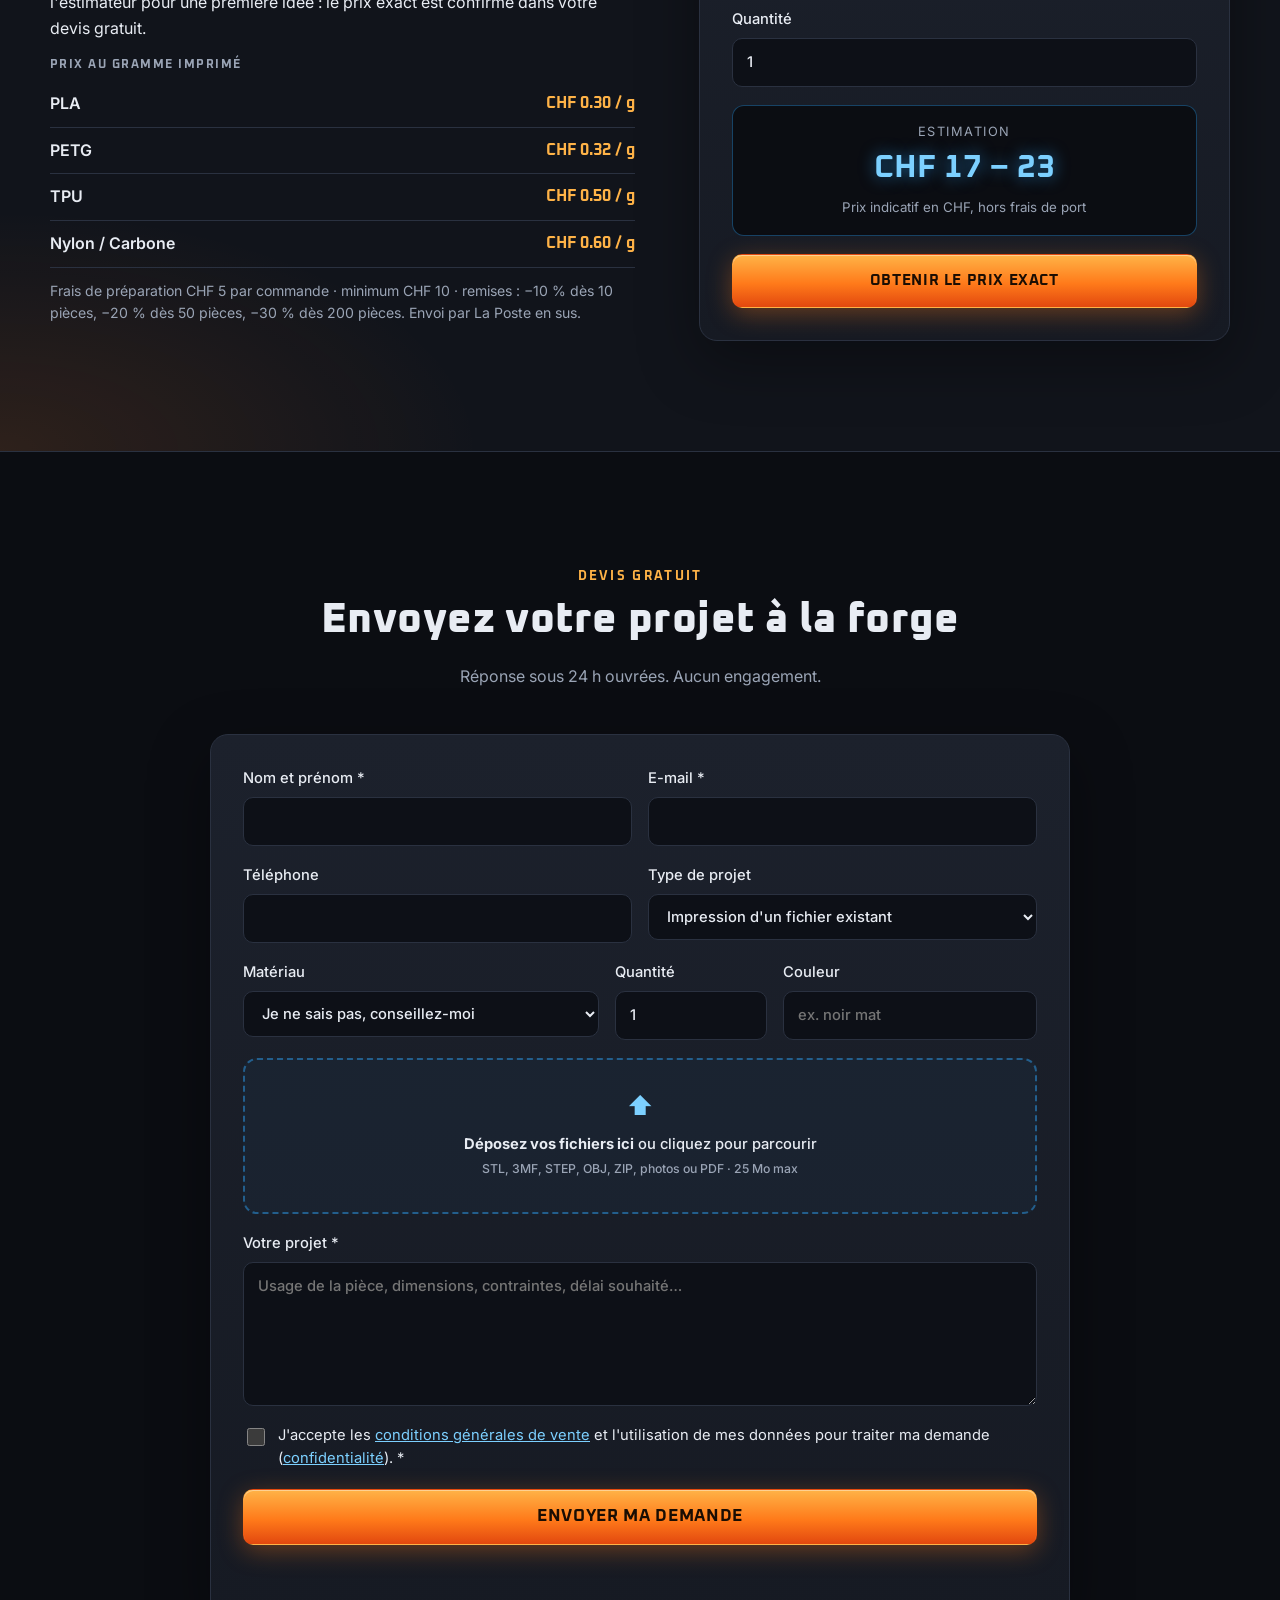
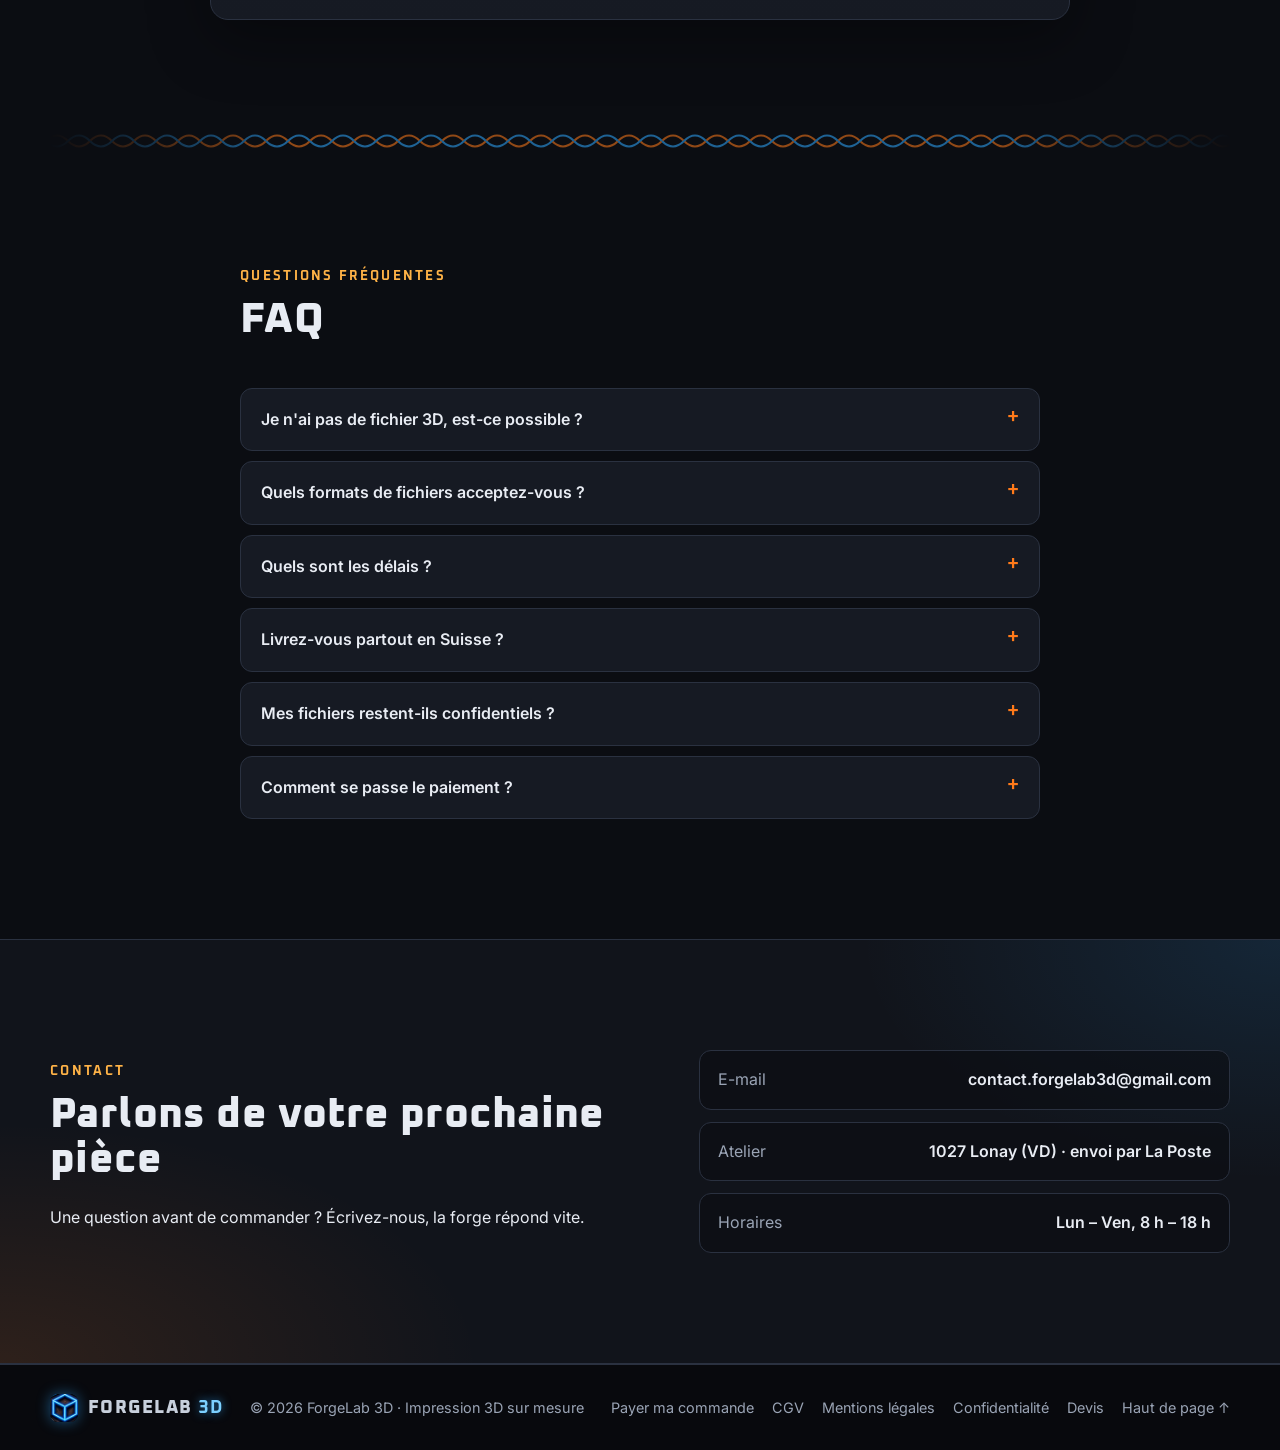
==== commit 09ffaabe: "Mentions légales, CGV et grille tarifaire visible - mentions-legales.html et cgv.html (droit suisse," ====
--- a/index.html
+++ b/index.html
@@ -36,7 +36,7 @@
         <a href="#forge">L'atelier</a>
         <a href="#realisations">Nos réalisations</a>
         <a href="#materiaux">Matériaux</a>
-        <a href="#estimation">Estimation</a>
+        <a href="#estimation">Tarifs</a>
         <a href="#faq">FAQ</a>
         <a class="btn btn-fire btn-sm" href="#devis">Demander un devis</a>
       </nav>
@@ -222,9 +222,14 @@
     <section id="estimation" class="section section-forge">
       <div class="wrap est-grid">
         <div>
-          <p class="eyebrow">Estimation rapide</p>
+          <p class="eyebrow">Tarifs</p>
           <h2>Combien coûte votre pièce ?</h2>
-          <p>Une première idée en quelques secondes. Le prix final dépend de la géométrie, du remplissage et de la finition : il est confirmé dans votre devis.</p>
+          <p>Le prix dépend surtout du poids de la pièce et de la matière. Utilisez l'estimateur pour une première idée : le prix exact est confirmé dans votre devis gratuit.</p>
+          <table class="price-table" id="price-table">
+            <caption>Prix au gramme imprimé</caption>
+            <tbody></tbody>
+          </table>
+          <p class="price-notes" id="price-notes"></p>
         </div>
         <form class="estimator" id="estimator" onsubmit="return false">
           <label>Matériau
@@ -239,7 +244,7 @@
           <div class="est-result" aria-live="polite">
             <span>Estimation</span>
             <strong id="est-price">CHF —</strong>
-            <small>Prix indicatif TTC, hors livraison</small>
+            <small>Prix indicatif en CHF, hors frais de port</small>
           </div>
           <a class="btn btn-fire" href="#devis" id="est-to-quote">Obtenir le prix exact</a>
         </form>
@@ -291,7 +296,7 @@
             <span class="drop-list" id="file-list"></span>
           </label>
           <label>Votre projet *<textarea name="message" rows="5" required placeholder="Usage de la pièce, dimensions, contraintes, délai souhaité…"></textarea></label>
-          <label class="inline"><input type="checkbox" name="consentement" required><span>J'accepte que mes données soient utilisées pour traiter ma demande (<a href="confidentialite.html">confidentialité</a>). *</span></label>
+          <label class="inline"><input type="checkbox" name="consentement" required><span>J'accepte les <a href="cgv.html">conditions générales de vente</a> et l'utilisation de mes données pour traiter ma demande (<a href="confidentialite.html">confidentialité</a>). *</span></label>
           <input type="text" name="_gotcha" class="hp" tabindex="-1" autocomplete="off" aria-hidden="true">
           <button class="btn btn-fire btn-lg" type="submit">Envoyer ma demande</button>
           <p class="form-status" id="form-status" role="status"></p>
@@ -345,7 +350,7 @@
     <div class="wrap footer-inner">
       <a class="brand" href="#top"><img src="assets/img/favicon-64.png" alt="" width="28" height="28"><span>FORGELAB <b>3D</b></span></a>
       <p>© <span id="year">2026</span> ForgeLab 3D · Impression 3D sur mesure</p>
-      <nav><a href="paiement.html">Payer ma commande</a><a href="confidentialite.html">Confidentialité</a><a href="#devis">Devis</a><a href="#top">Haut de page ↑</a></nav>
+      <nav><a href="paiement.html">Payer ma commande</a><a href="cgv.html">CGV</a><a href="mentions-legales.html">Mentions légales</a><a href="confidentialite.html">Confidentialité</a><a href="#devis">Devis</a><a href="#top">Haut de page ↑</a></nav>
     </div>
   </footer>
 
--- a/css/style.css
+++ b/css/style.css
@@ -410,3 +410,11 @@
 .pay-thanks { justify-items: center; text-align: center; }
 .pay-thanks .icon { margin: 0; }
 textarea[readonly] { font-size: .9rem; color: #cfd6e2; }
+
+/* Price table */
+.price-table { width: 100%; border-collapse: collapse; margin: 6px 0 12px; font-variant-numeric: tabular-nums; }
+.price-table caption { text-align: left; font: 700 .78rem var(--head); letter-spacing: .12em; text-transform: uppercase; color: var(--muted); padding-bottom: 8px; }
+.price-table th, .price-table td { padding: 10px 0; border-bottom: 1px solid var(--line); }
+.price-table th { text-align: left; font-weight: 600; }
+.price-table td { text-align: right; font-family: var(--head); font-weight: 700; color: var(--fire-2); }
+.price-notes { font-size: .88rem; color: var(--muted); }
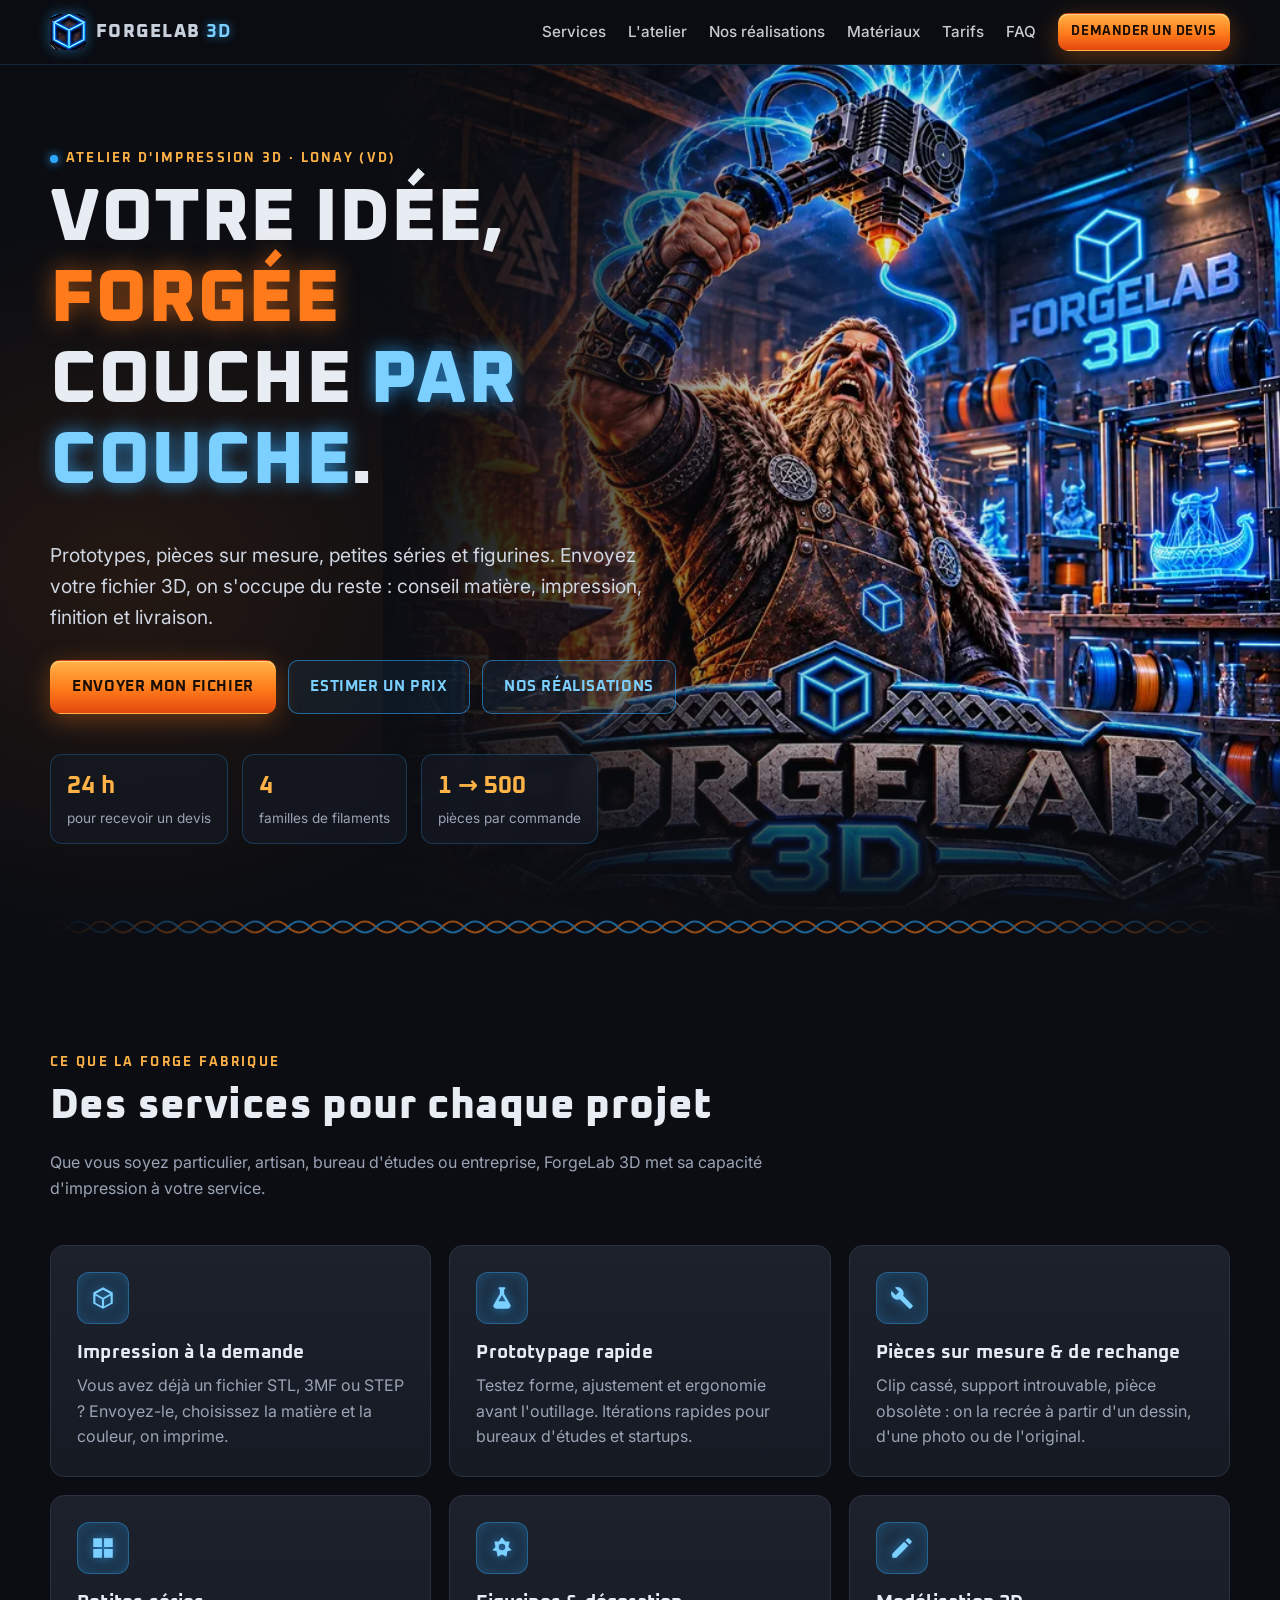
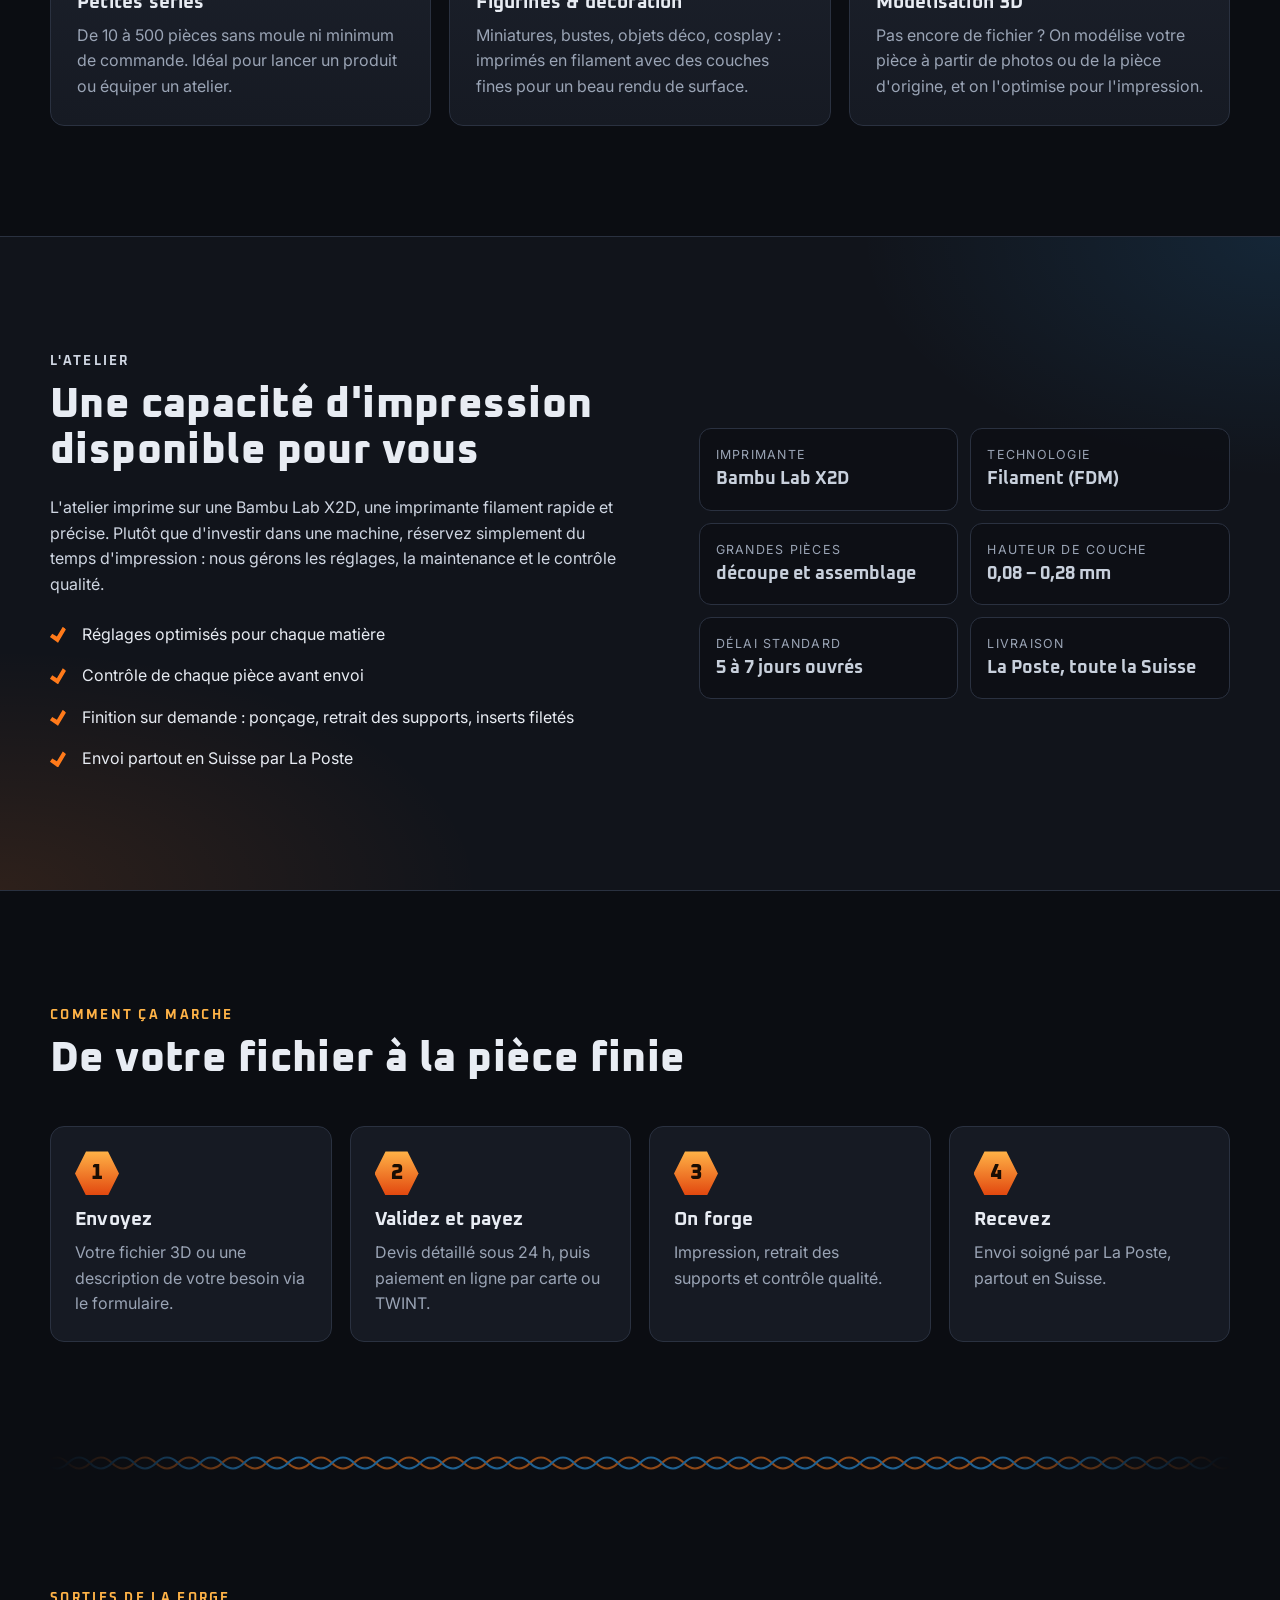
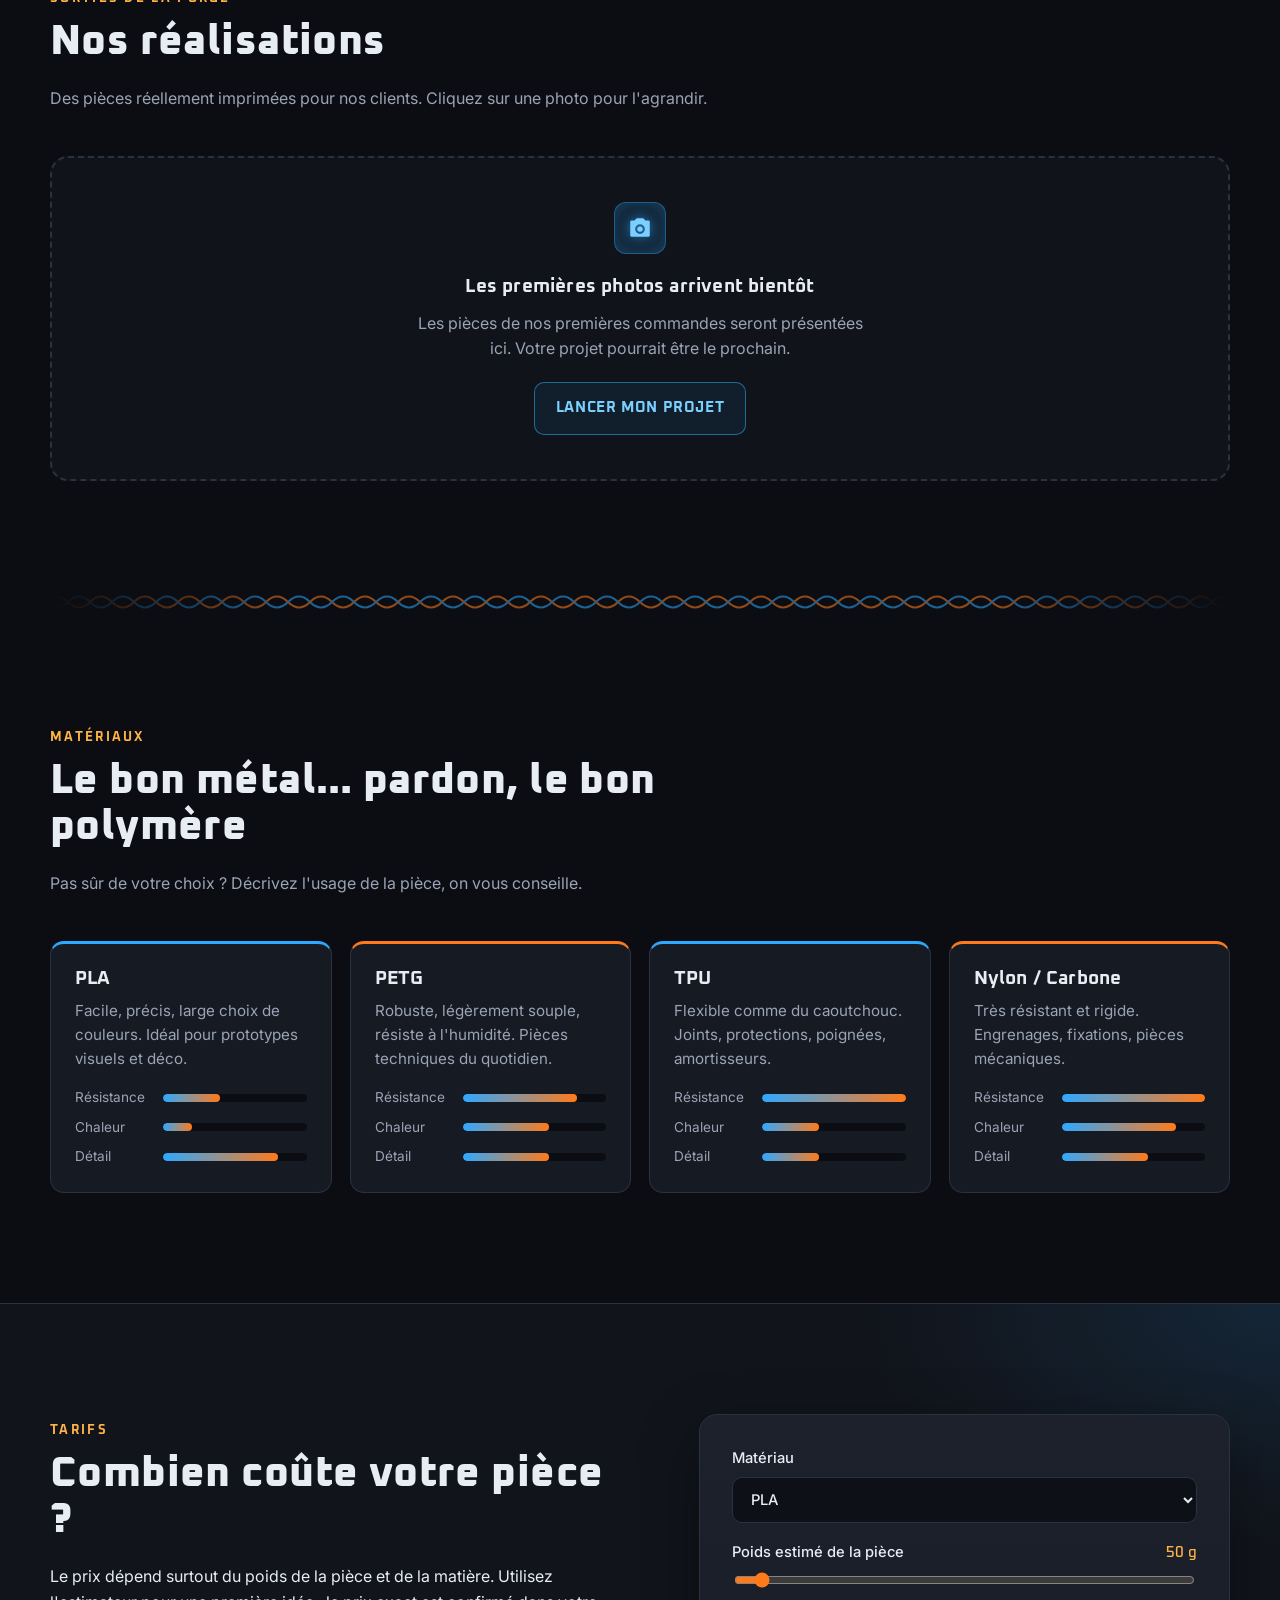
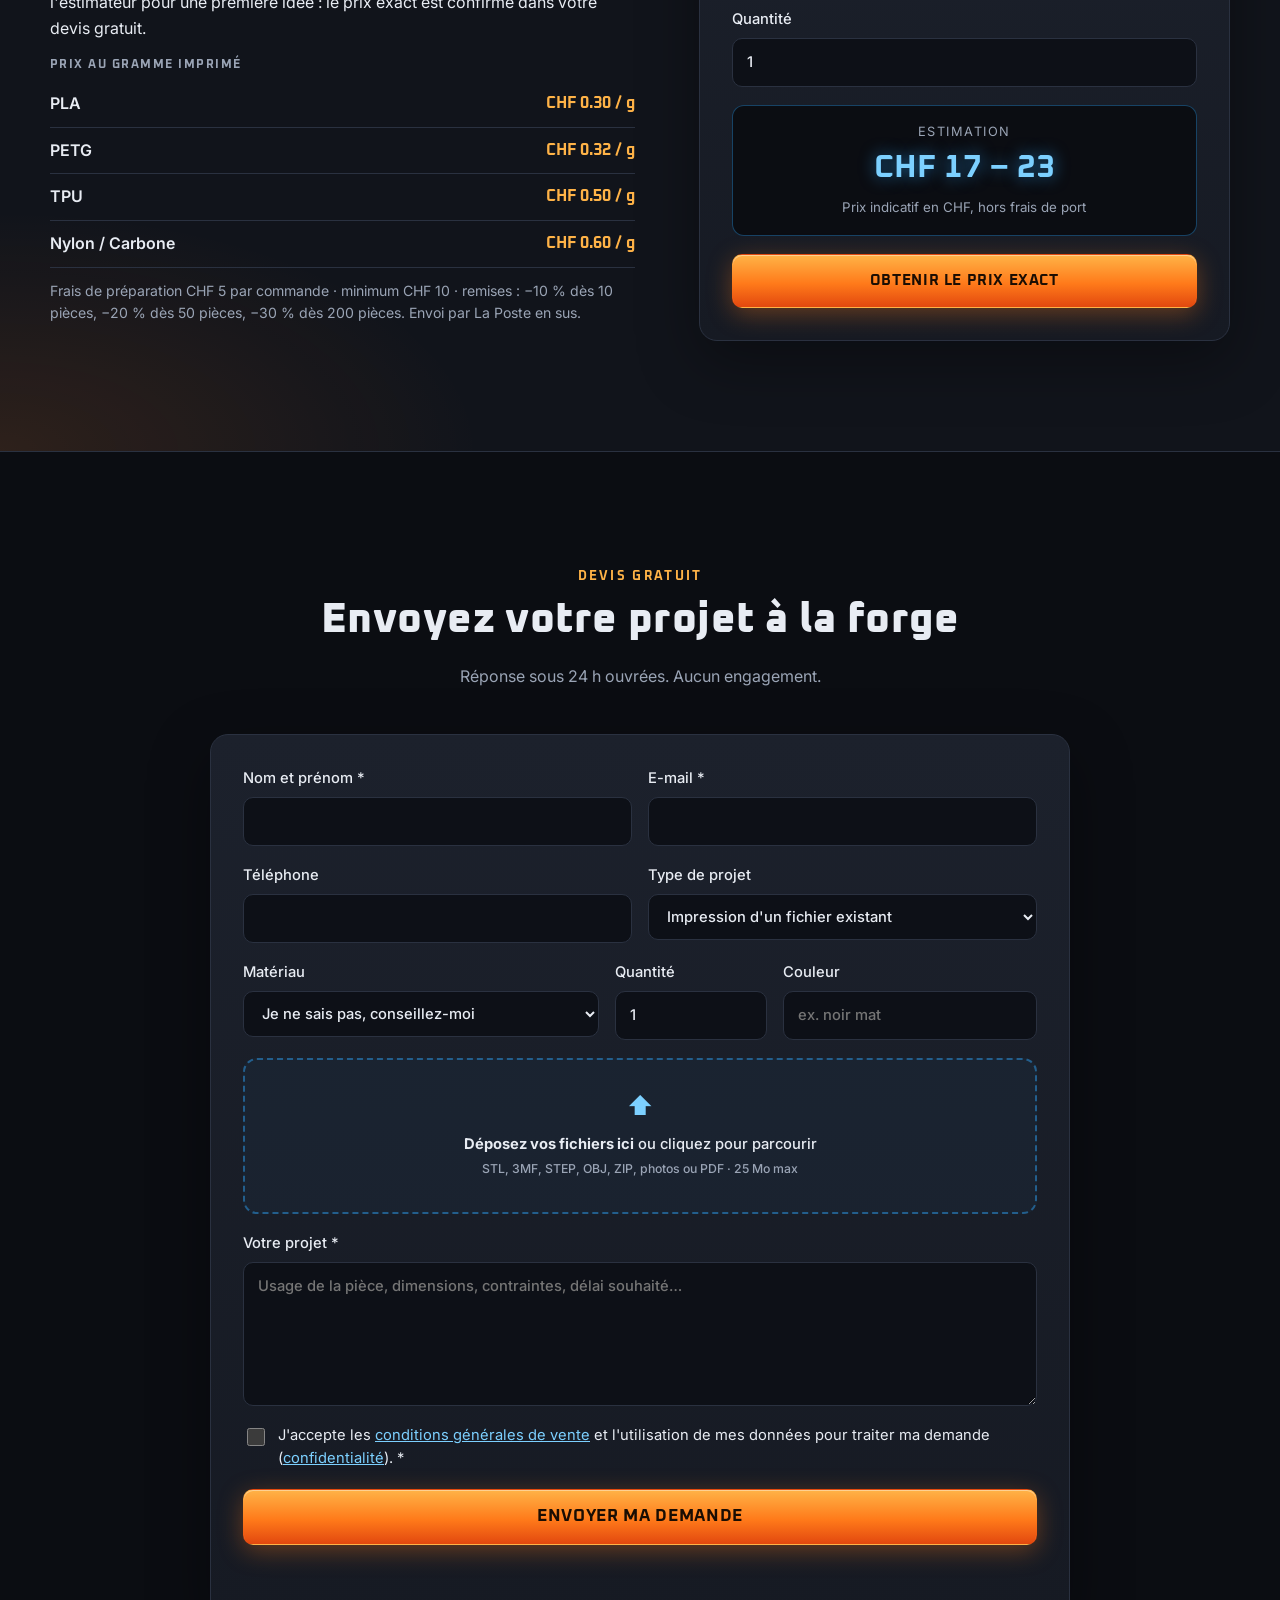
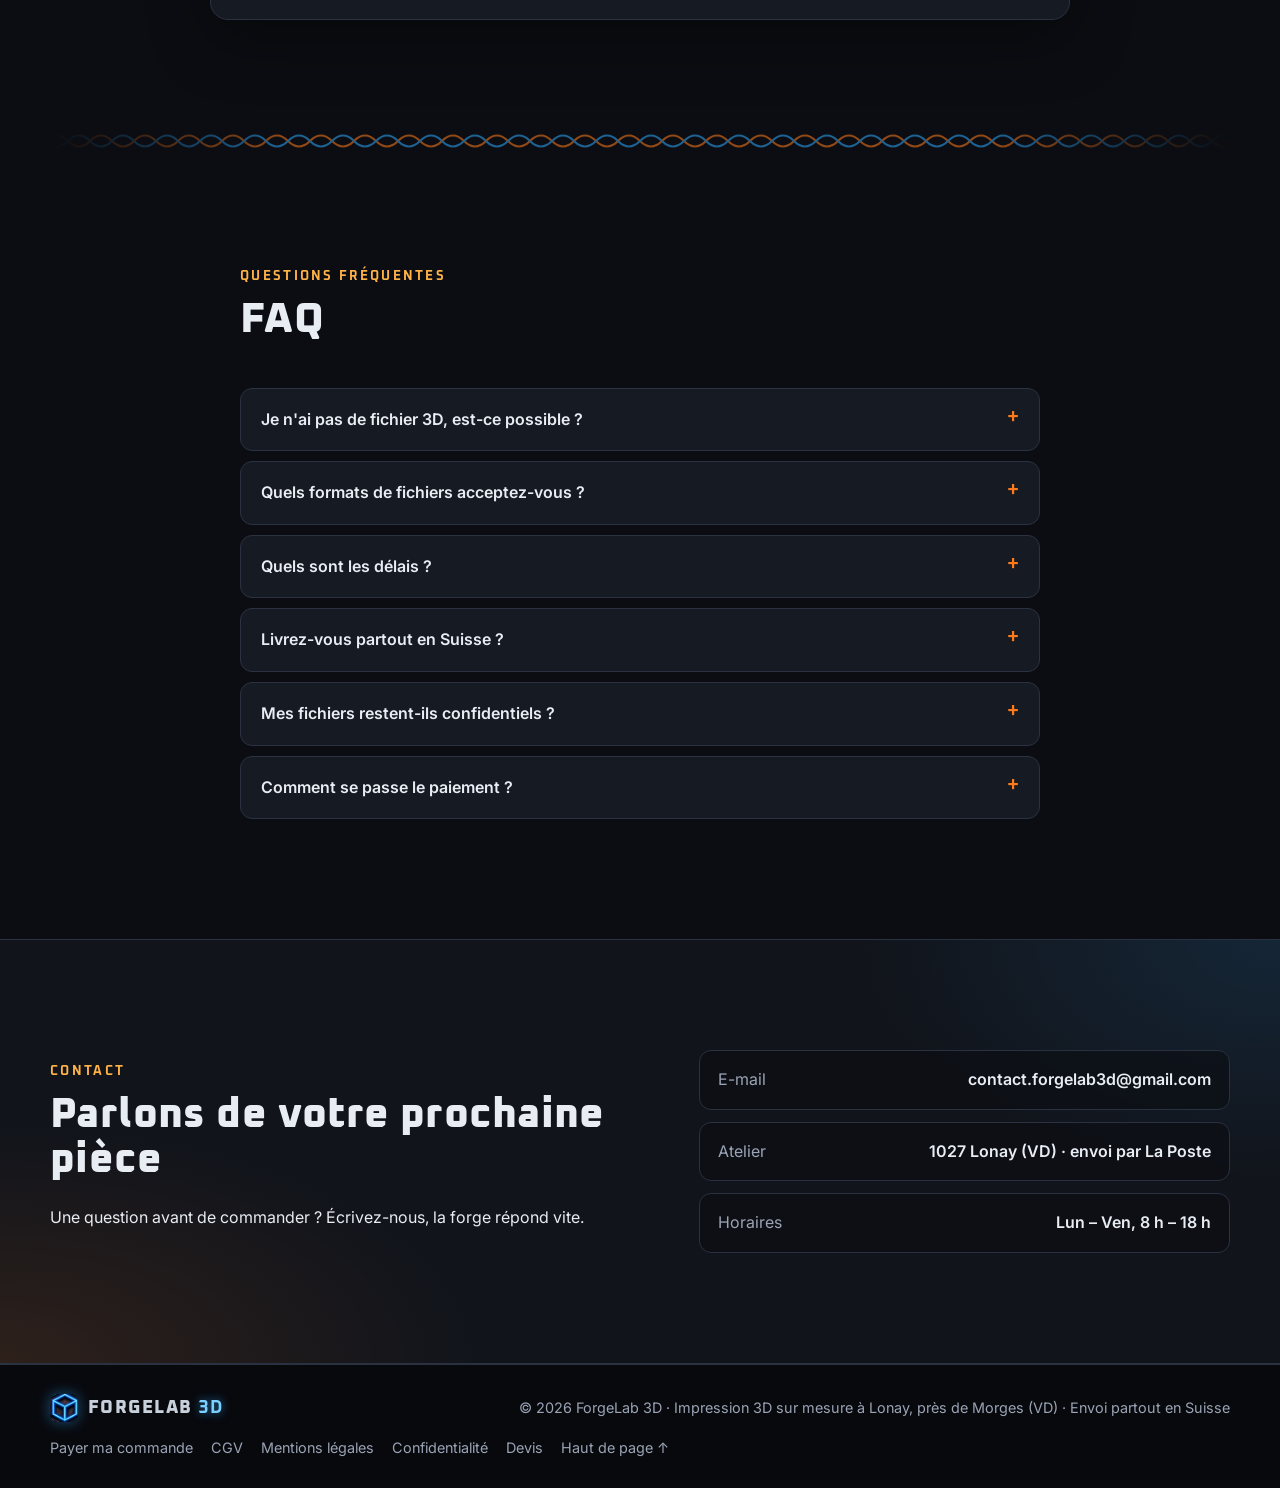
==== commit 7486e988: "Référencement : SEO local Lonay/Morges/Vaud, fiche entreprise (schema.org), URL canoniques, sitemap " ====
--- a/index.html
+++ b/index.html
@@ -3,21 +3,68 @@
 <head>
   <meta charset="utf-8">
   <meta name="viewport" content="width=device-width, initial-scale=1">
-  <title>ForgeLab 3D · Impression 3D sur mesure à Lonay (VD)</title>
-  <meta name="description" content="ForgeLab 3D, atelier à Lonay près de Morges : impression 3D à la demande, prototypes, pièces sur mesure et petites séries. Envoyez votre fichier 3D et recevez un devis rapide.">
+  <title>ForgeLab 3D Lonay · Impression 3D à Morges, Vaud (Suisse)</title>
+  <meta name="description" content="ForgeLab 3D, atelier d'impression 3D à Lonay près de Morges (Vaud, Suisse) : prototypes, pièces sur mesure et petites séries en PLA, PETG, TPU et nylon carbone. Devis en 24 h, envoi partout en Suisse.">
+  <meta name="robots" content="index, follow">
+  <link rel="canonical" href="https://orochirambow.github.io/forgelab-3d-website/">
+  <meta name="geo.region" content="CH-VD">
+  <meta name="geo.placename" content="Lonay">
   <meta name="theme-color" content="#0b0d12">
   <link rel="icon" href="assets/img/favicon.ico" sizes="32x32">
   <link rel="icon" href="assets/img/favicon-64.png" type="image/png">
   <link rel="apple-touch-icon" href="assets/img/apple-touch-icon.png">
   <meta property="og:type" content="website">
-  <meta property="og:title" content="ForgeLab 3D · Impression 3D sur mesure">
+  <meta property="og:title" content="ForgeLab 3D · Impression 3D sur mesure à Lonay (VD)">
+  <meta property="og:url" content="https://orochirambow.github.io/forgelab-3d-website/">
+  <meta property="og:site_name" content="ForgeLab 3D">
   <meta property="og:description" content="Votre idée, forgée couche par couche. Prototypes, pièces sur mesure et petites séries.">
-  <meta property="og:image" content="assets/img/og-image.jpg">
+  <meta property="og:image" content="https://orochirambow.github.io/forgelab-3d-website/assets/img/og-image.jpg">
+  <meta name="twitter:card" content="summary_large_image">
   <meta property="og:locale" content="fr_CH">
   <link rel="preconnect" href="https://fonts.googleapis.com">
   <link rel="preconnect" href="https://fonts.gstatic.com" crossorigin>
   <link href="https://fonts.googleapis.com/css2?family=Oxanium:wght@500;700;800&family=Inter:wght@400;500;600&display=swap" rel="stylesheet">
   <link rel="stylesheet" href="css/style.css">
+  <script type="application/ld+json">
+  {
+    "@context": "https://schema.org",
+    "@type": "LocalBusiness",
+    "@id": "https://orochirambow.github.io/forgelab-3d-website/#entreprise",
+    "name": "ForgeLab 3D",
+    "alternateName": "ForgeLab 3D Lonay",
+    "description": "Atelier d'impression 3D à Lonay (VD) : prototypes, pièces sur mesure, petites séries et figurines. Envoi par La Poste dans toute la Suisse.",
+    "url": "https://orochirambow.github.io/forgelab-3d-website/",
+    "logo": "https://orochirambow.github.io/forgelab-3d-website/assets/img/apple-touch-icon.png",
+    "image": "https://orochirambow.github.io/forgelab-3d-website/assets/img/og-image.jpg",
+    "email": "contact.forgelab3d@gmail.com",
+    "founder": "Evan Allan Özkan",
+    "address": {
+      "@type": "PostalAddress",
+      "streetAddress": "Chemin des Abbesses 2a",
+      "postalCode": "1027",
+      "addressLocality": "Lonay",
+      "addressRegion": "VD",
+      "addressCountry": "CH"
+    },
+    "areaServed": [
+      {"@type": "City", "name": "Lonay"},
+      {"@type": "City", "name": "Morges"},
+      {"@type": "City", "name": "Lausanne"},
+      {"@type": "AdministrativeArea", "name": "Vaud"},
+      {"@type": "Country", "name": "Suisse"}
+    ],
+    "openingHoursSpecification": {
+      "@type": "OpeningHoursSpecification",
+      "dayOfWeek": ["Monday","Tuesday","Wednesday","Thursday","Friday"],
+      "opens": "08:00",
+      "closes": "18:00"
+    },
+    "priceRange": "CHF",
+    "currenciesAccepted": "CHF",
+    "paymentAccepted": "Carte bancaire, TWINT",
+    "knowsAbout": ["Impression 3D", "Prototypage rapide", "PLA", "PETG", "TPU", "Nylon carbone"]
+  }
+  </script>
 </head>
 <body>
   <a class="skip" href="#main">Aller au contenu</a>
@@ -349,7 +396,7 @@
   <footer class="site-footer">
     <div class="wrap footer-inner">
       <a class="brand" href="#top"><img src="assets/img/favicon-64.png" alt="" width="28" height="28"><span>FORGELAB <b>3D</b></span></a>
-      <p>© <span id="year">2026</span> ForgeLab 3D · Impression 3D sur mesure</p>
+      <p>© <span id="year">2026</span> ForgeLab 3D · Impression 3D sur mesure à Lonay, près de Morges (VD) · Envoi partout en Suisse</p>
       <nav><a href="paiement.html">Payer ma commande</a><a href="cgv.html">CGV</a><a href="mentions-legales.html">Mentions légales</a><a href="confidentialite.html">Confidentialité</a><a href="#devis">Devis</a><a href="#top">Haut de page ↑</a></nav>
     </div>
   </footer>
